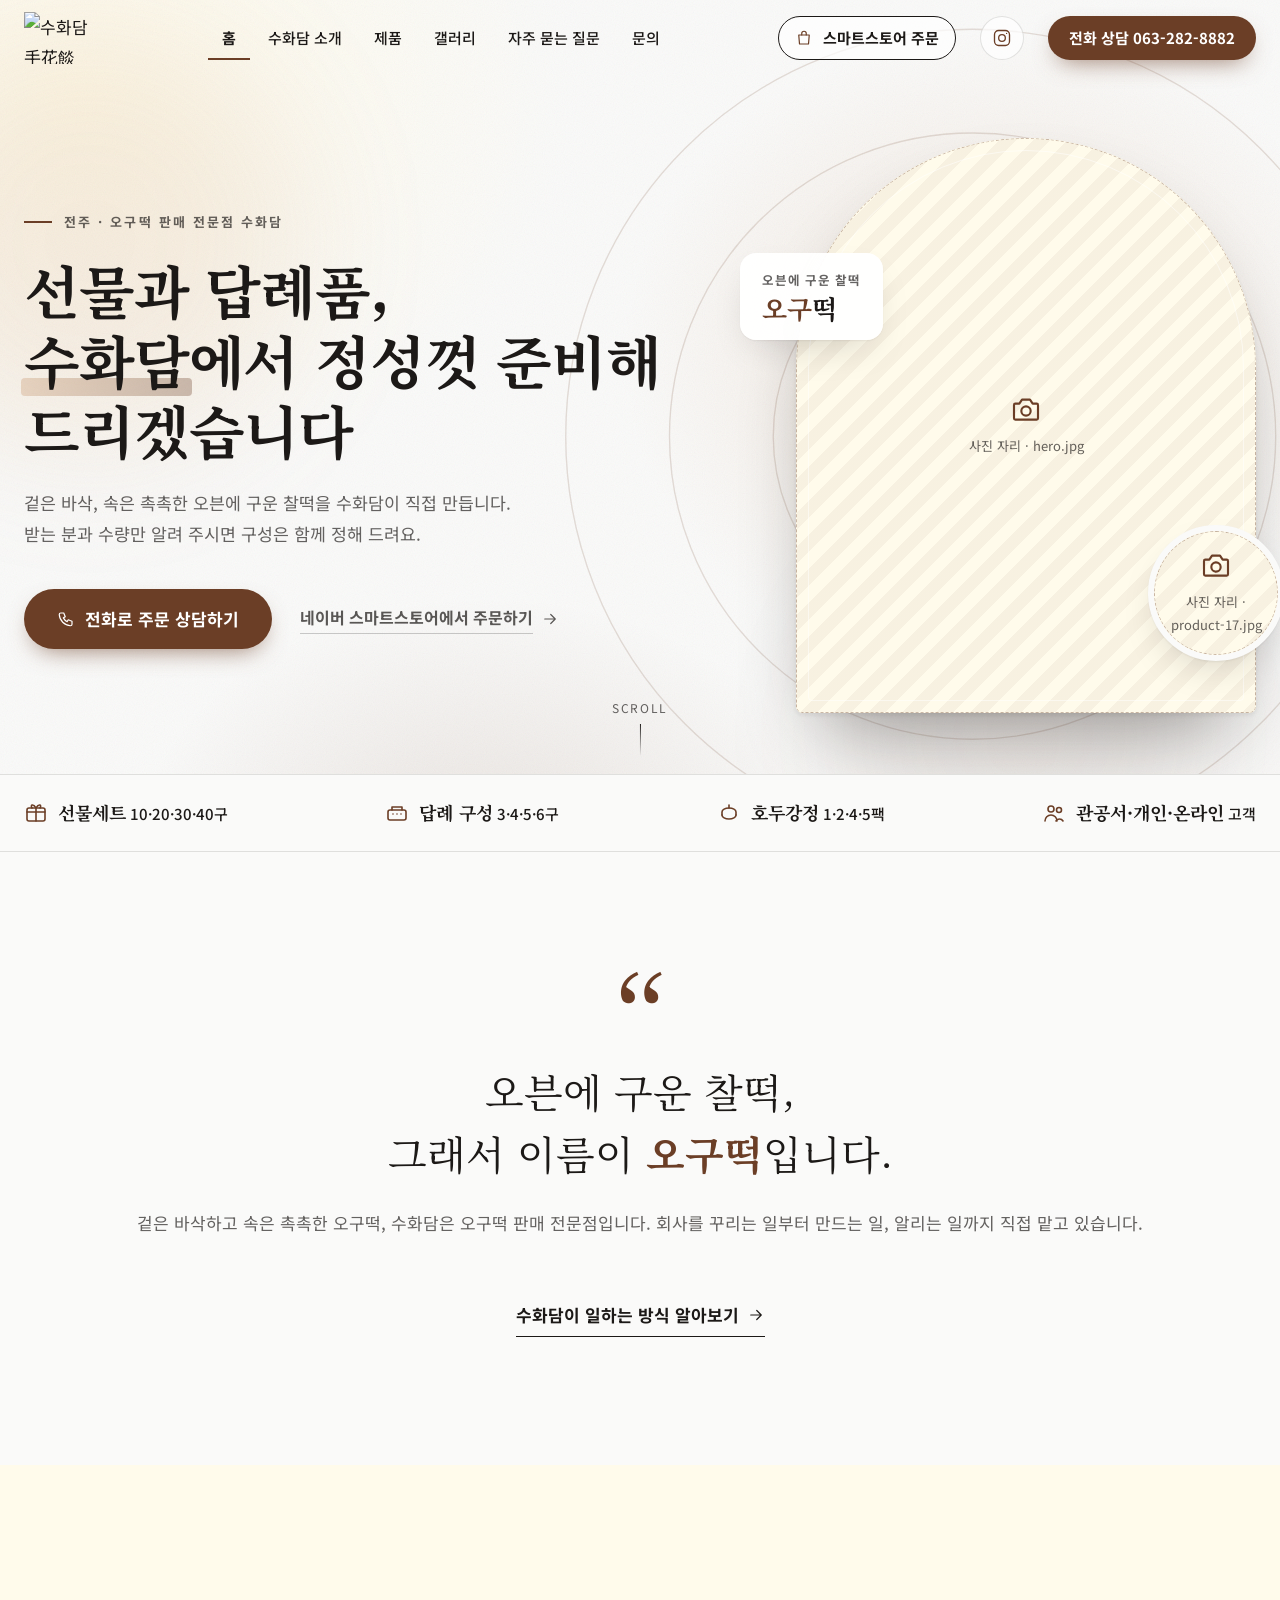
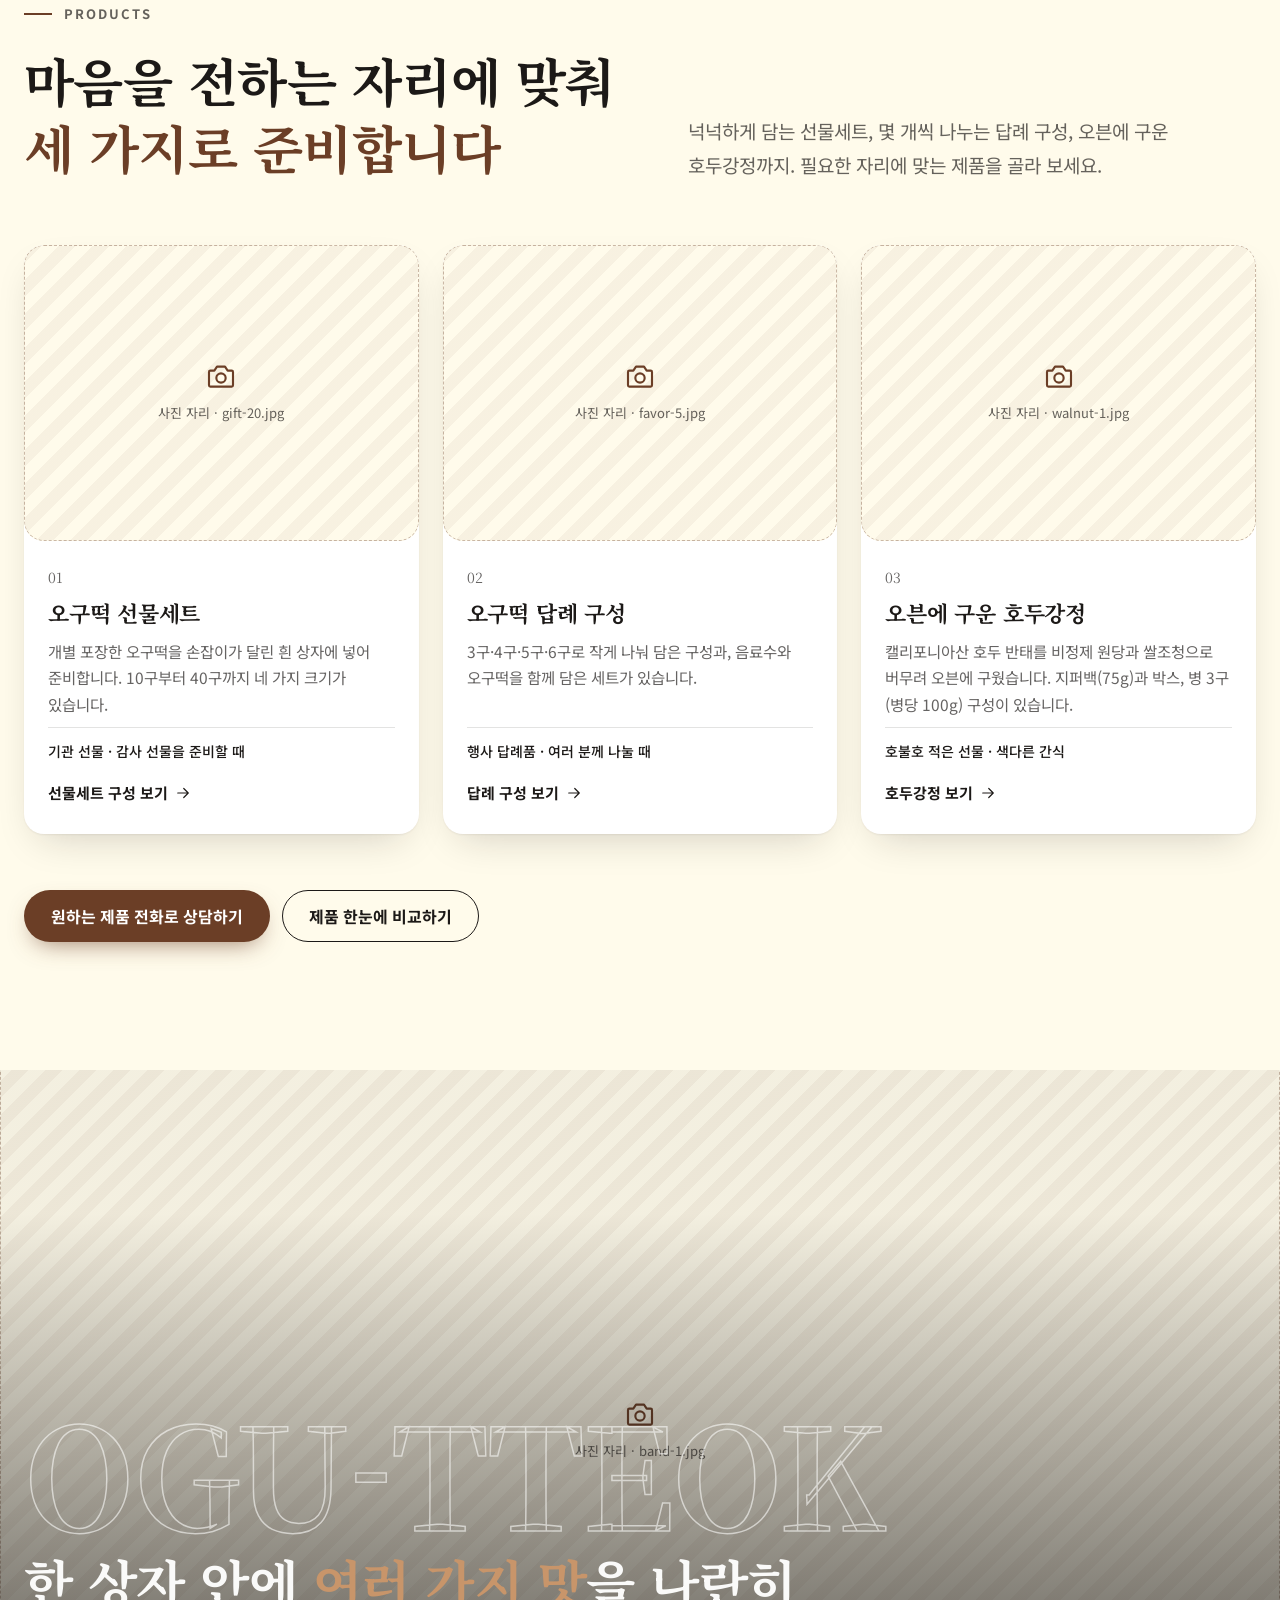
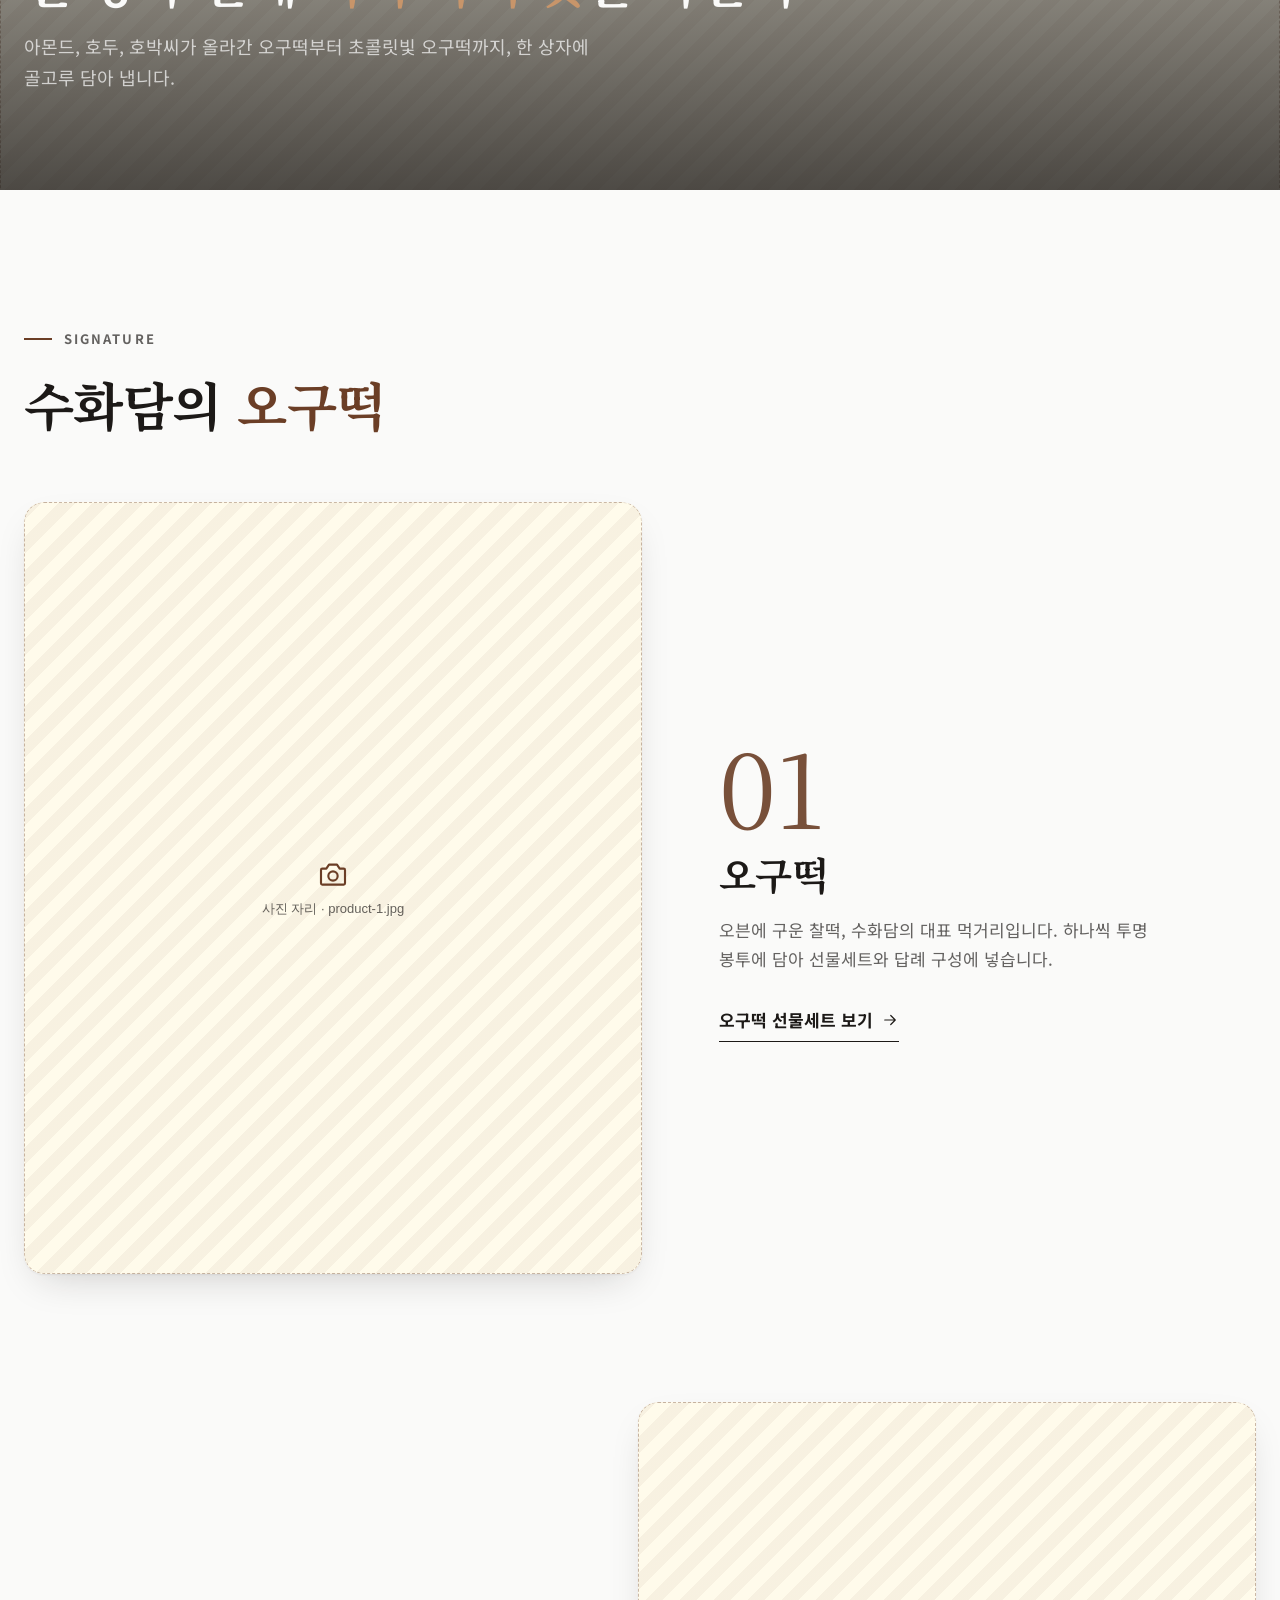
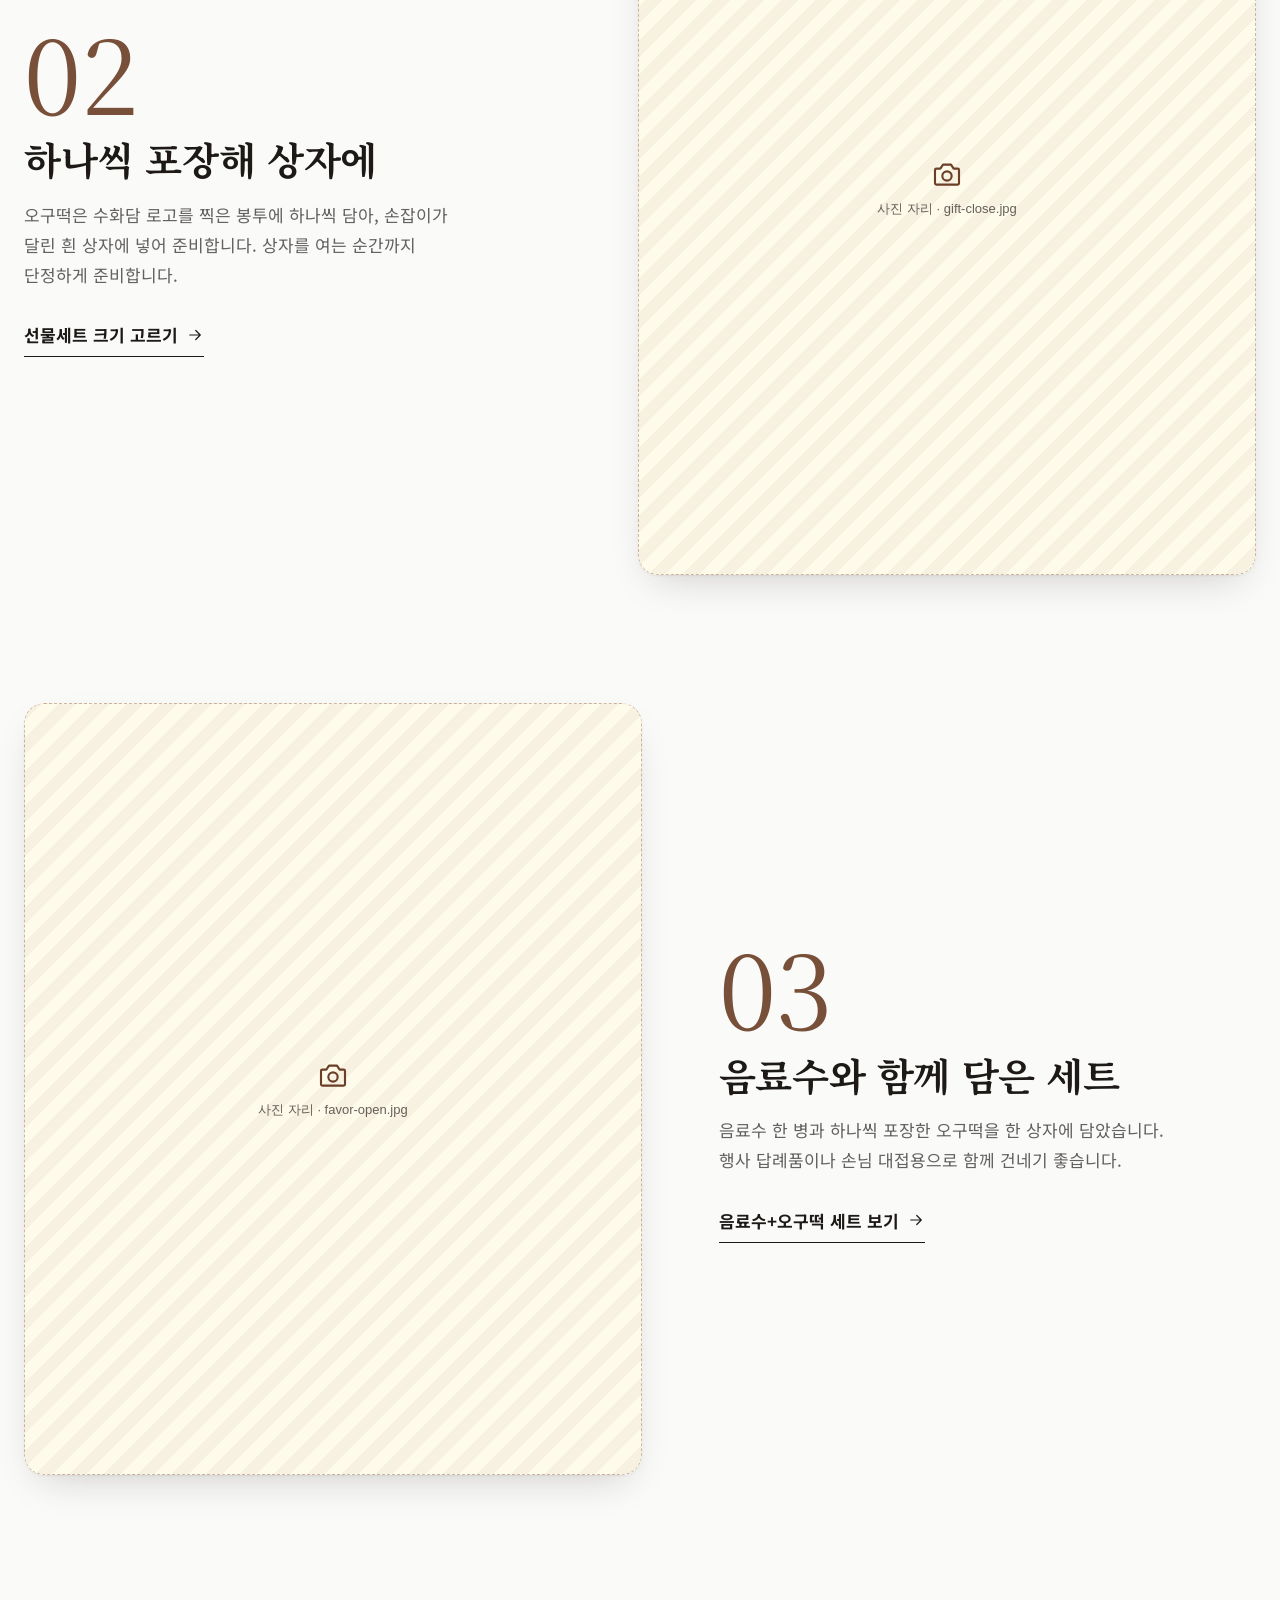
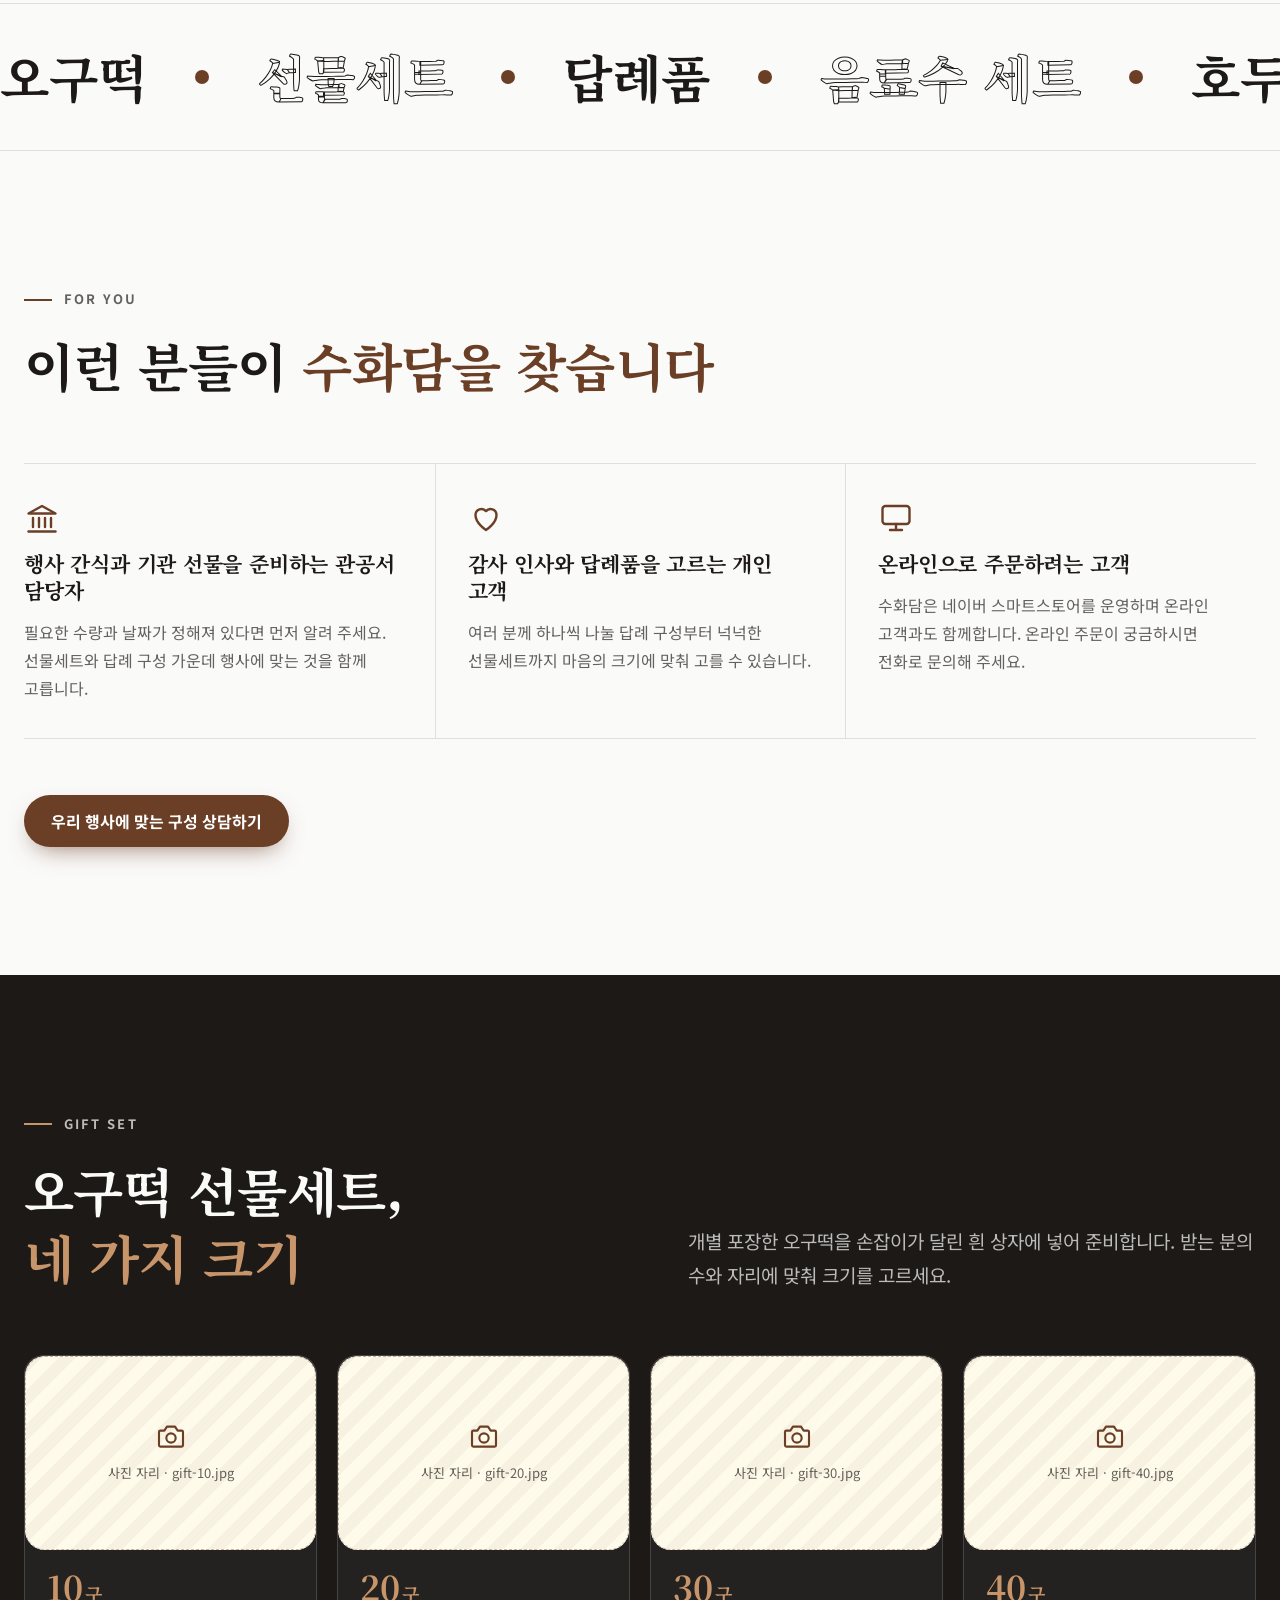
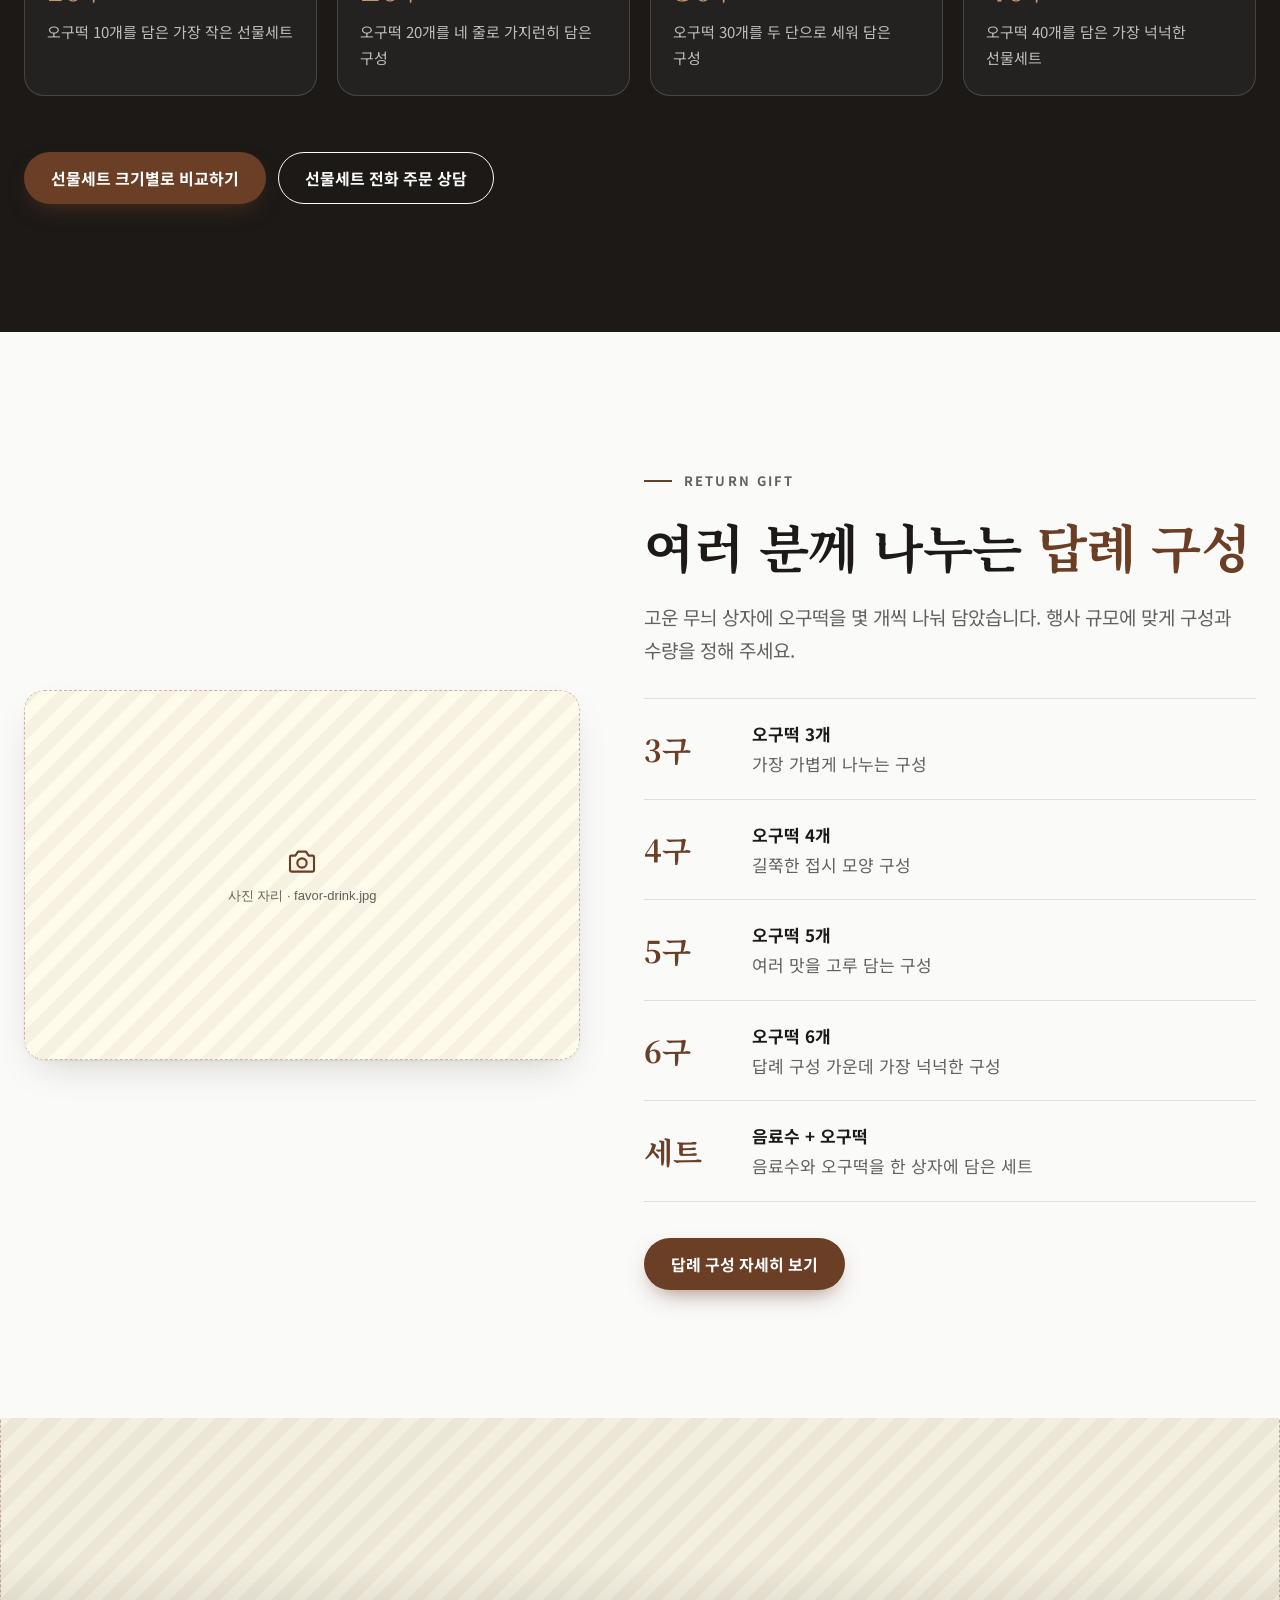
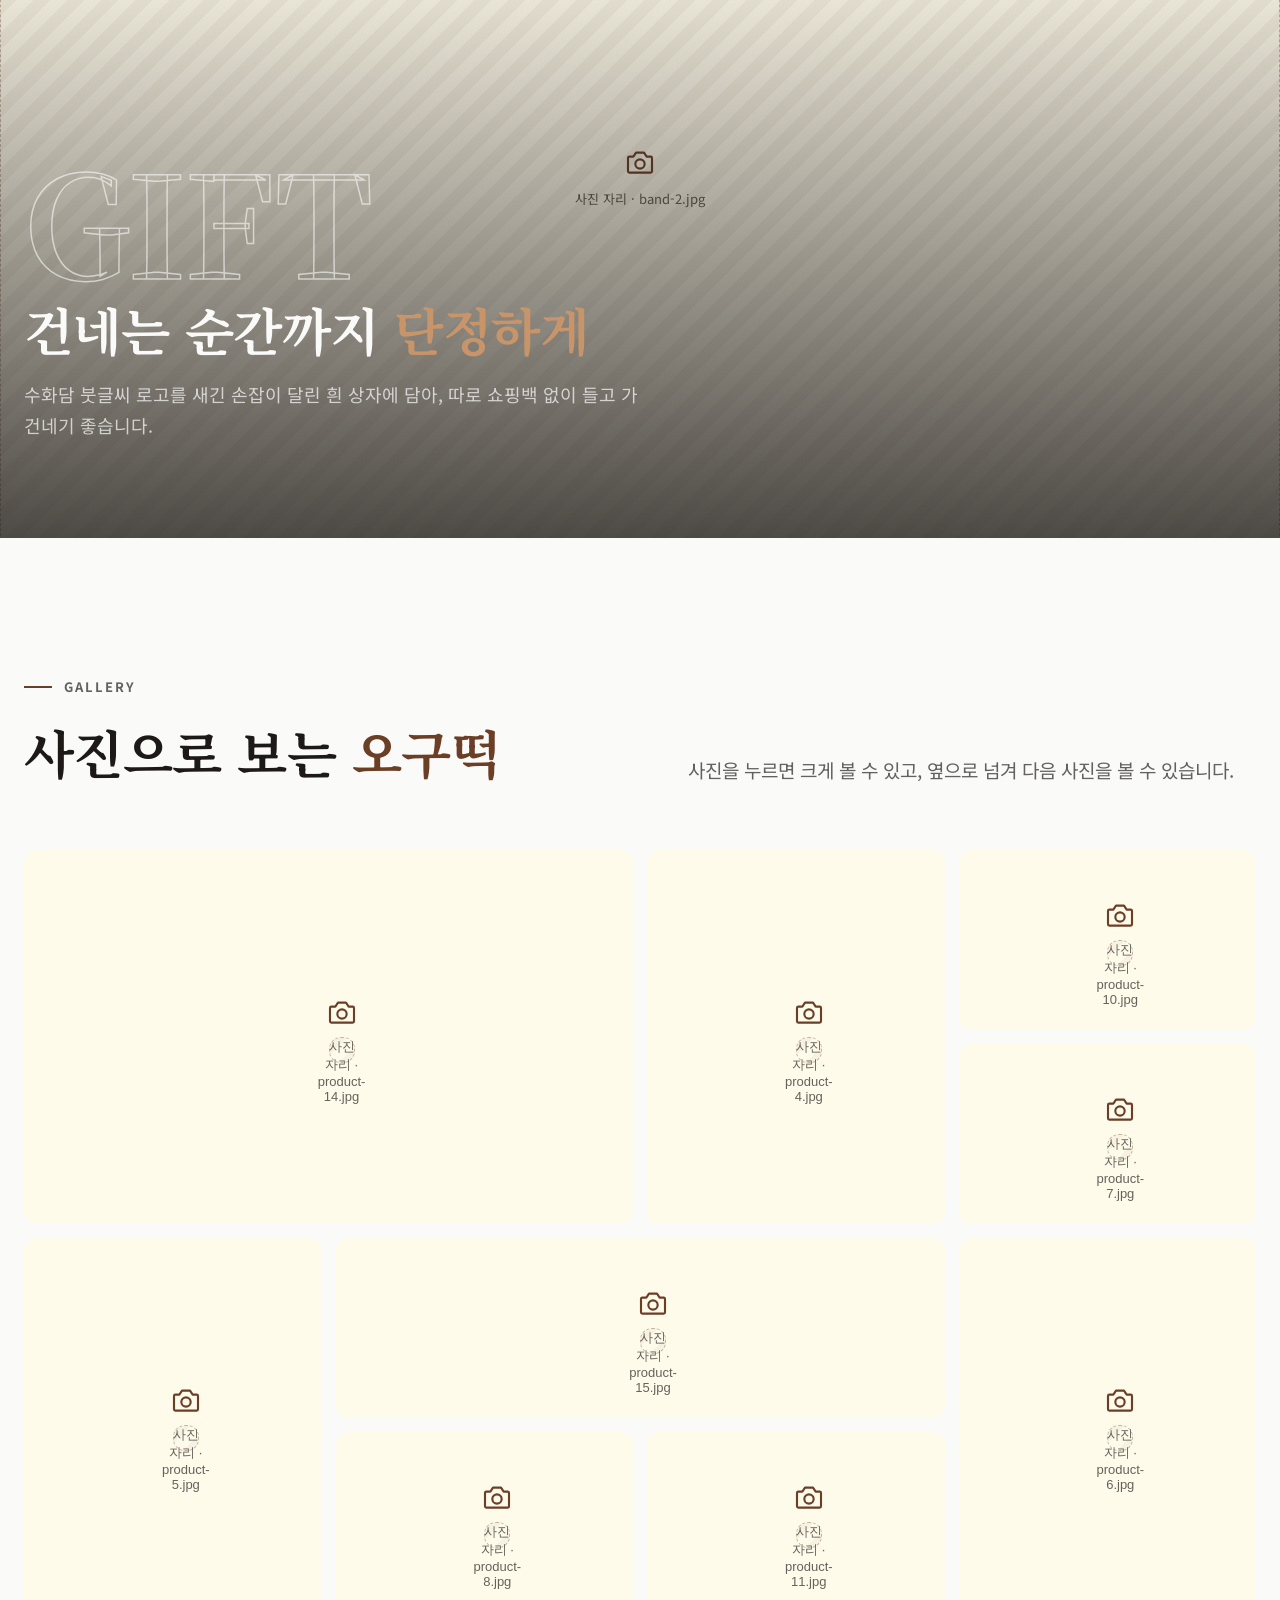
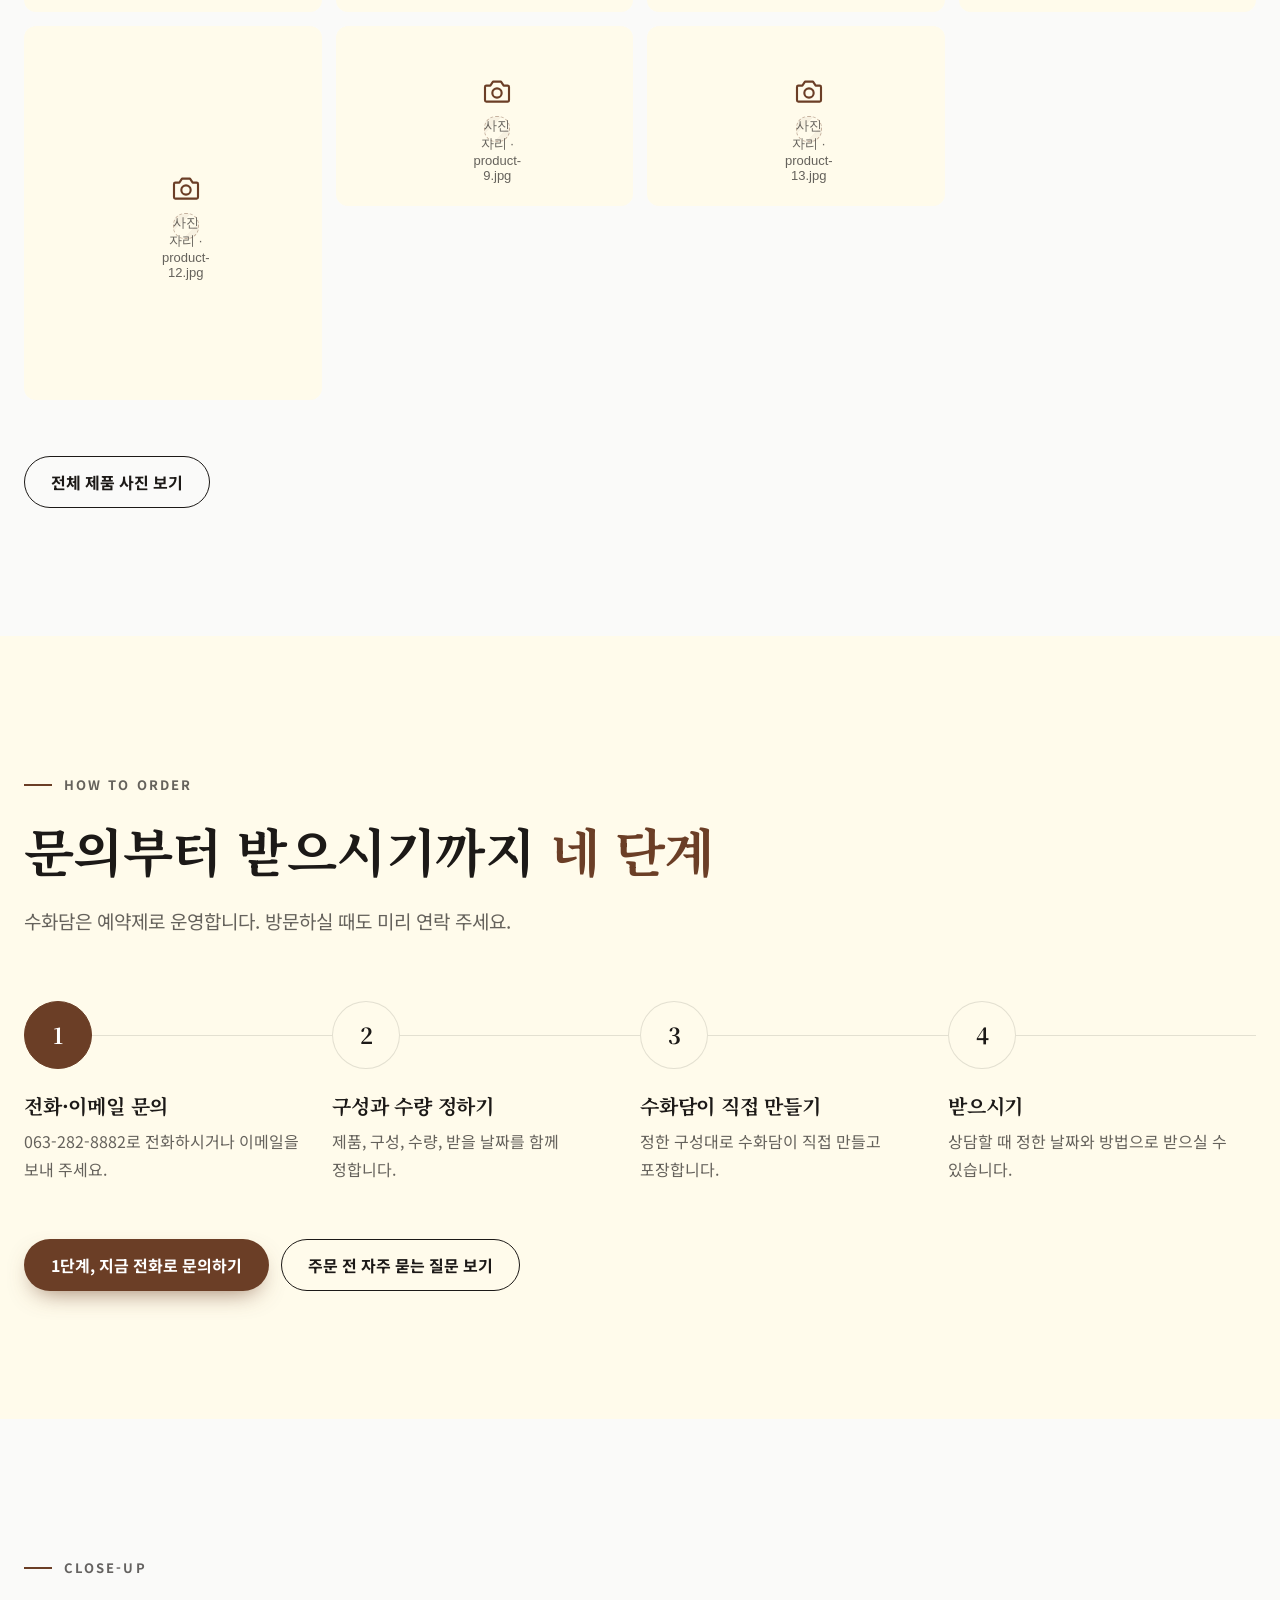
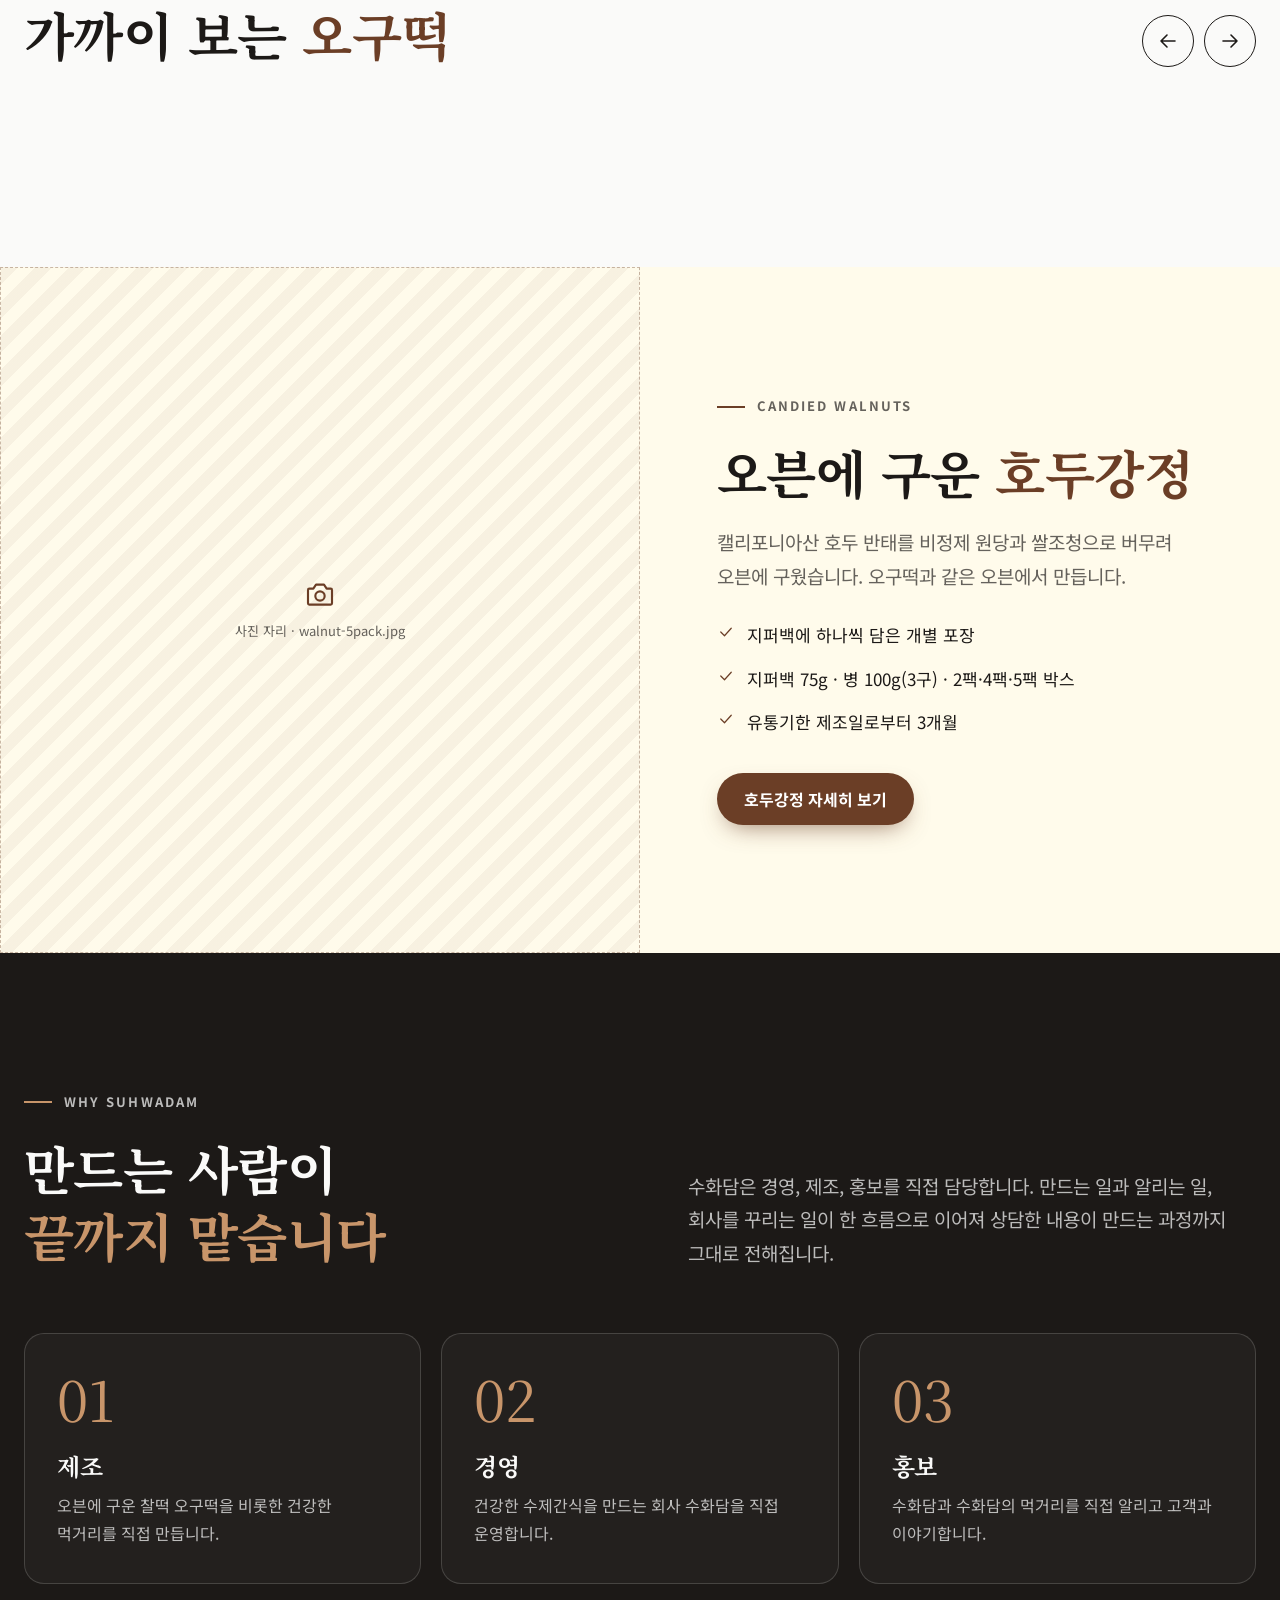
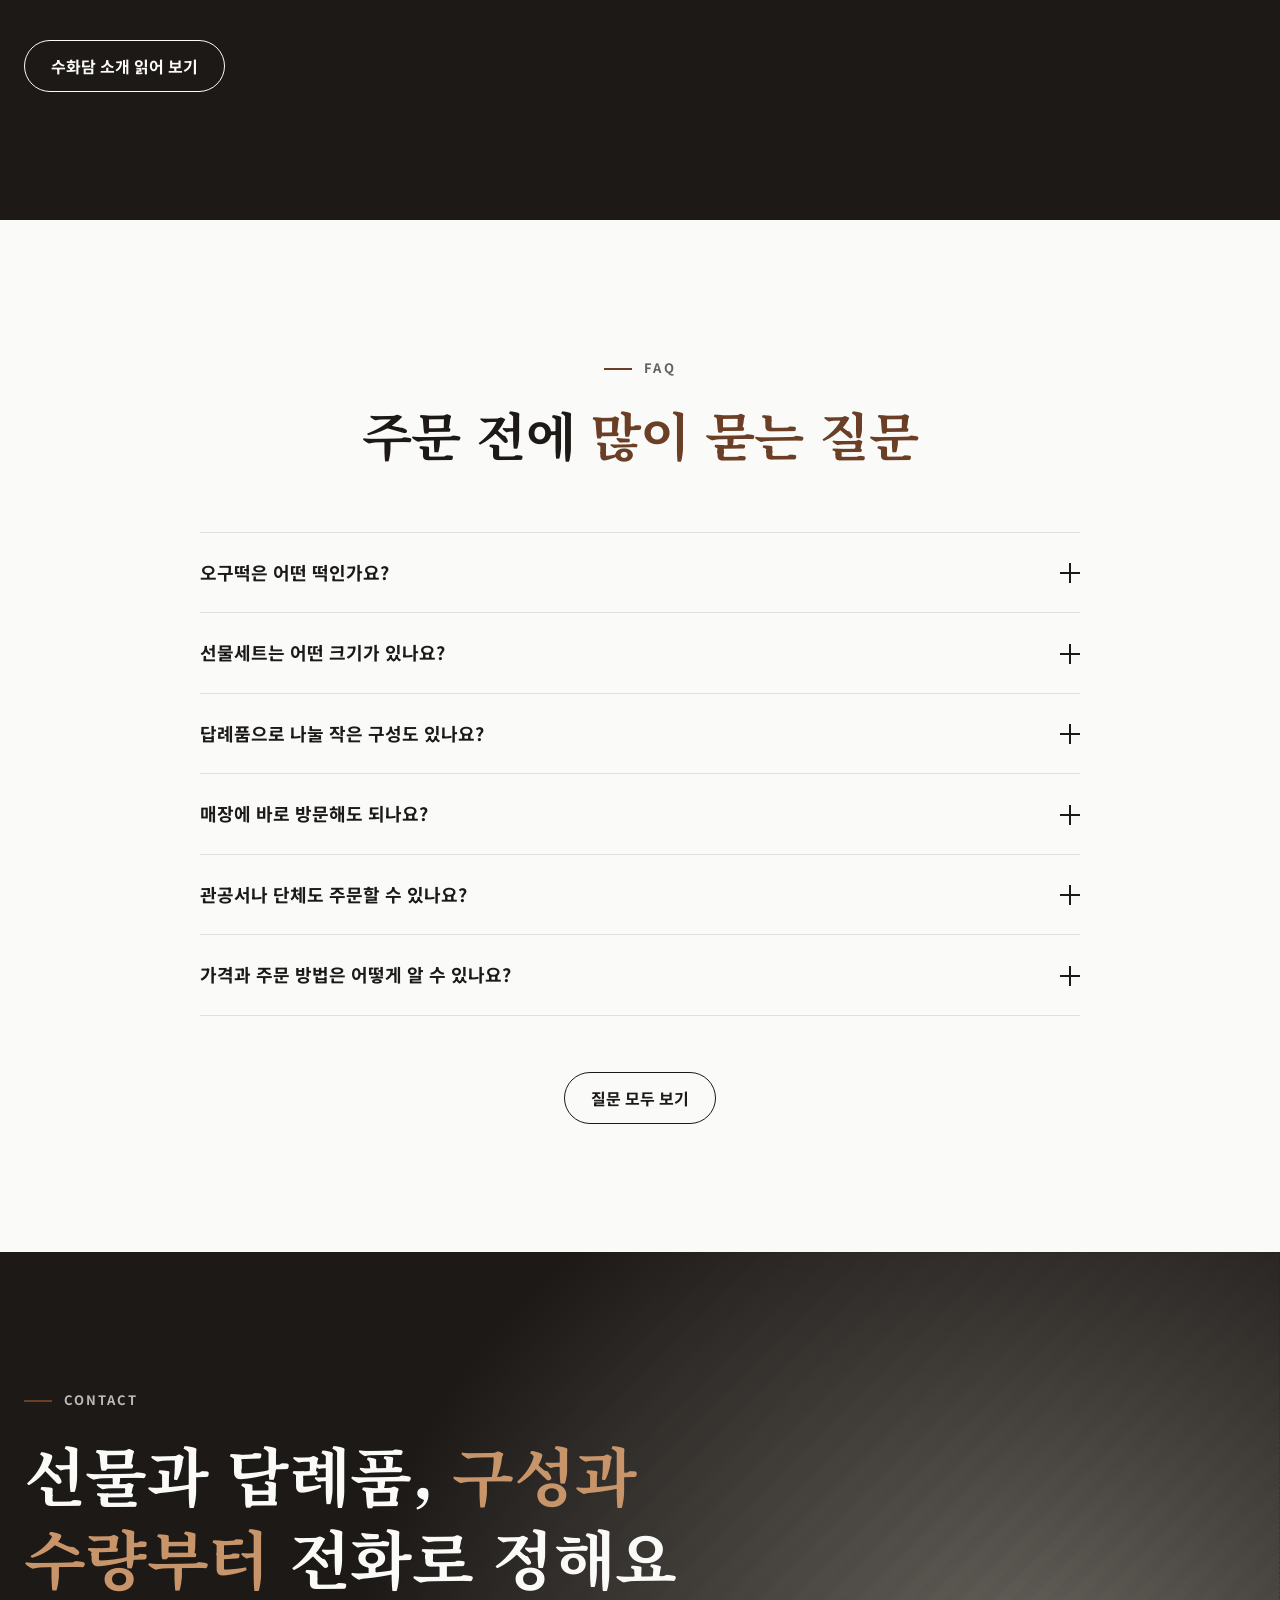
==== index.html @ 723bcc57 "Add files via upload" ====
<!DOCTYPE html>
<html lang="ko">
<head>
  <meta charset="UTF-8">
  <meta name="viewport" content="width=device-width, initial-scale=1">
  <title>수화담 | 전주 오구떡 판매 전문점 · 선물세트·답례품·호두강정</title>
  <meta name="description" content="오구떡과 호두강정을 직접 만듭니다.'오구떡'과 호두강정을 직접 만들어 판매합니다. 오구떡 선물세트(10·20·30·40구)와 답례 구성(3·4·5·6구)을 전화 063-282-8882로 상담하세요.">
  <!-- 홈페이지 주소가 바뀌면 모든 파일의 https://suhwadam.netlify.app 을 새 주소로 바꿔 주세요 -->
  <link rel="canonical" href="https://suhwadam.netlify.app/">
  <meta property="og:type" content="website">
  <meta property="og:site_name" content="수화담">
  <meta property="og:title" content="수화담 | 전주 오구떡 판매 전문점 · 선물세트·답례품·호두강정">
  <meta property="og:description" content="오븐에 구운 찰떡 오구떡과 호두강정. 선물세트와 답례 구성을 전화로 상담해 드립니다.">
  <meta property="og:url" content="https://suhwadam.netlify.app/">
  <meta property="og:image" content="https://suhwadam.netlify.app/images/og-image.jpg">
  <meta property="og:image:width" content="1200">
  <meta property="og:image:height" content="630">
  <meta name="theme-color" content="#fafaf9">
  <link rel="icon" href="images/logo.svg" type="image/svg+xml">
  <link rel="preconnect" href="https://fonts.googleapis.com">
  <link rel="preconnect" href="https://fonts.gstatic.com" crossorigin>
  <link href="https://fonts.googleapis.com/css2?family=Noto+Sans+KR:wght@400;500;700&family=Noto+Serif+KR:wght@600;700&display=swap" rel="stylesheet">
  <link rel="stylesheet" href="style.css">
  <script type="application/ld+json">
  {
    "@context": "https://schema.org",
    "@graph": [
      {
        "@type": "Organization",
        "@id": "https://suhwadam.netlify.app/#org",
        "name": "수화담",
        "alternateName": "手花餤", "legalName": "유한회사 수화담", "address": { "@type": "PostalAddress", "streetAddress": "완산2길 2", "addressLocality": "전주시 완산구", "addressRegion": "전북특별자치도", "addressCountry": "KR" }, "sameAs": ["https://www.instagram.com/suhwadam/", "https://smartstore.naver.com/suhwadam"],
        "url": "https://suhwadam.netlify.app/",
        "logo": "https://suhwadam.netlify.app/images/logo.svg",
        "image": "https://suhwadam.netlify.app/images/og-image.jpg",
        "description": "오븐에 구운 찰떡 오구떡을 비롯한 건강한 수제간식을 만들어 판매하는 회사",
        "telephone": "+82-63-282-8882",
        "email": "gusaljjang@naver.com",
        "makesOffer": [
          { "@type": "Offer", "itemOffered": { "@type": "Product", "name": "오구떡 선물세트", "description": "10구·20구·30구·40구 구성" } },
          { "@type": "Offer", "itemOffered": { "@type": "Product", "name": "오구떡 답례 구성", "description": "3구·4구·5구·6구, 음료수와 오구떡 세트" } },
          { "@type": "Offer", "itemOffered": { "@type": "Product", "name": "오븐에 구운 호두강정", "description": "호두(미국), 비정제원당, 조청, 천일염으로 만든 견과류 가공품" } }
        ]
      },
      { "@type": "WebSite", "name": "수화담", "url": "https://suhwadam.netlify.app/", "inLanguage": "ko", "publisher": { "@id": "https://suhwadam.netlify.app/#org" } }
    ]
  }
  </script>
</head>
<body>
  <a class="skip-link" href="#main">본문 바로가기</a>

  <!-- 상단 메뉴 (모든 페이지 동일) -->
  <header class="site-header">
    <div class="wrap header-inner">
      <a class="brand" href="index.html" aria-label="수화담 홈"><img src="images/logo.svg" width="79" height="52" alt="수화담 手花餤 붓글씨 로고"></a>
      <nav class="site-nav" id="site-nav" aria-label="주 메뉴">
        <ul>
          <li><a href="index.html" aria-current="page">홈</a></li>
          <li><a href="about.html">수화담 소개</a></li>
          <li><a href="products.html">제품</a></li>
          <li><a href="gallery.html">갤러리</a></li>
          <li><a href="faq.html">자주 묻는 질문</a></li>
          <li><a href="contact.html">문의</a></li>
        </ul>
      </nav>
      <a class="btn btn-line header-store" href="https://smartstore.naver.com/suhwadam" target="_blank" rel="noopener"><svg class="icon icon-sm" viewBox="0 0 24 24" aria-hidden="true"><path d="M5 8h14l-1 12H6L5 8z"/><path d="M9 8V6a3 3 0 0 1 6 0v2"/></svg> 스마트스토어 주문</a>
      <a class="header-ig" href="https://www.instagram.com/suhwadam/" target="_blank" rel="noopener" aria-label="수화담 인스타그램 (새 창)" title="인스타그램 @suhwadam"><svg class="icon" viewBox="0 0 24 24" aria-hidden="true"><rect x="3" y="3" width="18" height="18" rx="5"/><circle cx="12" cy="12" r="4"/><path d="M17.5 6.5h.01"/></svg><span>인스타그램</span></a>
      <a class="btn btn-primary header-cta" href="tel:0632828882">전화 상담 063-282-8882</a>
      <button type="button" class="nav-toggle" aria-controls="site-nav" aria-expanded="false" aria-label="메뉴 열기">
        <svg class="icon" viewBox="0 0 24 24" aria-hidden="true"><path d="M4 7h16M4 12h16M4 17h16"/></svg>
      </button>
    </div>
  </header>

  <main id="main">

    <!-- ① 첫 화면 -->
    <section class="hero" aria-labelledby="hero-title">
      <!-- 여기를 템플릿으로 교체할 수 있음: 첫 화면 배경 영역 (hero-bg) -->
      <div id="hero-bg" aria-hidden="true">
        <div class="hero-mesh"></div>
        <div class="hero-blob b1"></div>
        <div class="hero-blob b2"></div>
        <svg class="hero-rings" viewBox="0 0 600 600"><circle cx="300" cy="300" r="298"/><circle cx="300" cy="300" r="222"/><circle cx="300" cy="300" r="146"/></svg>
        <div class="hero-grain"></div>
      </div>

      <div class="wrap hero-grid">
        <div class="hero-copy">
          <p class="eyebrow rise">전주 · 오구떡 판매 전문점 수화담</p>
          <!-- 여기를 템플릿으로 교체할 수 있음: 큰 제목 (hero-title) -->
          <h1 id="hero-title" class="rise" style="--d:.1s">선물과 답례품,<br> <span class="mark">수화담</span>에서 정성껏 준비해 드리겠습니다</h1>
          <p class="lead rise" style="--d:.2s">겉은 바삭, 속은 촉촉한 오븐에 구운 찰떡을 수화담이 직접 만듭니다. 받는 분과 수량만 알려 주시면 구성은 함께 정해 드려요.</p>
          <div class="hero-actions rise" style="--d:.3s">
            <!-- 여기를 템플릿으로 교체할 수 있음: 주 버튼 (btn-primary) -->
            <a class="btn btn-primary btn-xl" href="tel:0632828882">
              <svg class="icon icon-sm" viewBox="0 0 24 24" aria-hidden="true"><path d="M5 4h4l2 5-2.5 1.5a11 11 0 0 0 5 5L15 13l5 2v4a2 2 0 0 1-2 2A16 16 0 0 1 3 6a2 2 0 0 1 2-2"/></svg>
              전화로 주문 상담하기
            </a>
            <a class="btn-soft" href="https://smartstore.naver.com/suhwadam" target="_blank" rel="noopener"><span>네이버 스마트스토어에서 주문하기</span>
              <svg class="icon icon-sm" viewBox="0 0 24 24" aria-hidden="true"><path d="M5 12h14M13 6l6 6-6 6"/></svg></a>
          </div>
        </div>

        <div class="hero-visual rise" style="--d:.15s">
          <div class="hero-arch ph-box">
            <img src="images/hero.jpg" width="1400" height="2100" alt="나무 쟁반 위 흰 접시에 담긴 여러 맛의 오구떡과 곡물, 견과류" fetchpriority="high">
            <!-- images/hero.mp4 를 넣으면 사진 대신 영상이 자동으로 재생됩니다 -->
            <video autoplay muted loop playsinline preload="metadata" aria-hidden="true">
              <source src="images/hero.mp4" type="video/mp4">
            </video>
          </div>
          <div class="hero-badge" aria-hidden="true"><small>오븐에 구운 찰떡</small><strong><em>오구</em>떡</strong></div>
          <div class="hero-dot ph-box"><img src="images/product-17.jpg" width="1200" height="800" alt="반으로 자른 아몬드 오구떡의 단면"></div>
        </div>
      </div>
      <a class="scroll-cue" href="#intro" aria-label="아래 내용 보기">SCROLL<span></span></a>
    </section>

    <!-- ② 핵심 정보 띠 -->
    <div class="trust" aria-label="수화담 핵심 정보">
      <ul class="wrap">
        <li><svg class="icon" viewBox="0 0 24 24" aria-hidden="true"><rect x="3" y="7" width="18" height="13" rx="2"/><path d="M3 11h18M12 7v13M8 7c-2-3 1-5 4 0 3-5 6-3 4 0"/></svg><span><b>선물세트</b> 10·20·30·40구</span></li>
        <li><svg class="icon" viewBox="0 0 24 24" aria-hidden="true"><rect x="3" y="9" width="18" height="10" rx="2"/><path d="M7 9V6h10v3M8 13h.01M12 13h.01M16 13h.01"/></svg><span><b>답례 구성</b> 3·4·5·6구</span></li>
        <li><svg class="icon" viewBox="0 0 24 24" aria-hidden="true"><path d="M5 14a7 4 0 0 0 14 0"/><path d="M5 14V11a7 4 0 0 1 14 0v3"/><path d="M12 7V4"/></svg><span><b>호두강정</b> 1·2·4·5팩</span></li>
        <li><svg class="icon" viewBox="0 0 24 24" aria-hidden="true"><circle cx="9" cy="8" r="3"/><circle cx="17" cy="9" r="2.5"/><path d="M3 20a6 6 0 0 1 12 0M14 20a4 4 0 0 1 7 0"/></svg><span><b>관공서·개인·온라인</b> 고객</span></li>
      </ul>
    </div>

    <!-- ③ 핵심 메시지 -->
    <section class="section statement" id="intro" aria-labelledby="intro-title">
      <div class="wrap">
        <h2 id="intro-title" class="sr-only">수화담과 오구떡</h2>
        <blockquote class="reveal">
          <p class="quote">오븐에 구운 찰떡,<br>그래서 이름이 <b>오구떡</b>입니다.</p>
        </blockquote>
        <p class="sub reveal">겉은 바삭하고 속은 촉촉한 오구떡, 수화담은 오구떡 판매 전문점입니다. 회사를 꾸리는 일부터 만드는 일, 알리는 일까지 직접 맡고 있습니다.</p>
        <div class="section-cta center reveal">
          <a class="btn-text" href="about.html">수화담이 일하는 방식 알아보기
            <svg class="icon icon-sm" viewBox="0 0 24 24" aria-hidden="true"><path d="M5 12h14M13 6l6 6-6 6"/></svg></a>
        </div>
      </div>
    </section>

    <!-- ④ 대표 제품 카드 -->
    <section class="section section-soft" id="products" aria-labelledby="products-title">
      <div class="wrap">
        <div class="section-head split">
          <div>
            <p class="eyebrow reveal">Products</p>
            <h2 id="products-title" class="section-title reveal">마음을 전하는 자리에 맞춰 <em>세 가지로 준비합니다</em></h2>
          </div>
          <p class="lead reveal">넉넉하게 담는 선물세트, 몇 개씩 나누는 답례 구성, 오븐에 구운 호두강정까지. 필요한 자리에 맞는 제품을 골라 보세요.</p>
        </div>

        <div class="card-grid three" data-stagger>
          <a class="p-card reveal" href="gift-set.html">
            <div class="ph-box"><img src="images/gift-20.jpg" width="1400" height="932" loading="lazy" alt="오구떡 스무 개가 담긴 선물세트와 손잡이 달린 흰 상자"></div>
            <div class="p-card-body">
              <span class="num">01</span>
              <h3>오구떡 선물세트</h3>
              <p>개별 포장한 오구떡을 손잡이가 달린 흰 상자에 넣어 준비합니다. 10구부터 40구까지 네 가지 크기가 있습니다.</p>
              <p class="who">기관 선물 · 감사 선물을 준비할 때</p>
              <span class="go">선물세트 구성 보기 <svg class="icon icon-sm" viewBox="0 0 24 24" aria-hidden="true"><path d="M5 12h14M13 6l6 6-6 6"/></svg></span>
            </div>
          </a>
          <a class="p-card reveal" href="favor.html">
            <div class="ph-box"><img src="images/favor-5.jpg" width="1400" height="933" loading="lazy" alt="베이지 바탕에 오구떡 다섯 개가 담긴 길쭉한 접시와 상자, 붉은 차 한 잔"></div>
            <div class="p-card-body">
              <span class="num">02</span>
              <h3>오구떡 답례 구성</h3>
              <p>3구·4구·5구·6구로 작게 나눠 담은 구성과, 음료수와 오구떡을 함께 담은 세트가 있습니다.</p>
              <p class="who">행사 답례품 · 여러 분께 나눌 때</p>
              <span class="go">답례 구성 보기 <svg class="icon icon-sm" viewBox="0 0 24 24" aria-hidden="true"><path d="M5 12h14M13 6l6 6-6 6"/></svg></span>
            </div>
          </a>
          <a class="p-card reveal" href="walnut.html">
            <div class="ph-box"><img src="images/walnut-1.jpg" width="1800" height="1201" loading="lazy" alt="유리 그릇과 나무 받침에 담긴 호두강정, 흰 지퍼백과 초록 띠를 두른 상자"></div>
            <div class="p-card-body">
              <span class="num">03</span>
              <h3>오븐에 구운 호두강정</h3>
              <p>캘리포니아산 호두 반태를 비정제 원당과 쌀조청으로 버무려 오븐에 구웠습니다. 지퍼백(75g)과 박스, 병 3구(병당 100g) 구성이 있습니다.</p>
              <p class="who">호불호 적은 선물 · 색다른 간식</p>
              <span class="go">호두강정 보기 <svg class="icon icon-sm" viewBox="0 0 24 24" aria-hidden="true"><path d="M5 12h14M13 6l6 6-6 6"/></svg></span>
            </div>
          </a>
        </div>

        <div class="section-cta reveal">
          <a class="btn btn-primary" href="tel:0632828882">원하는 제품 전화로 상담하기</a>
          <a class="btn btn-line" href="products.html">제품 한눈에 비교하기</a>
        </div>
      </div>
    </section>

    <!-- ⑤ 대형 이미지 띠 1 -->
    <section class="band" aria-labelledby="band1-title">
      <div class="ph-box"><img src="images/band-1.jpg" width="2200" height="1467" loading="lazy" alt="나무 바닥 위에 비스듬히 줄지어 놓인 여러 가지 오구떡"></div>
      <div class="wrap band-copy">
        <span class="outline reveal" aria-hidden="true">OGU-TTEOK</span>
        <h2 id="band1-title" class="reveal">한 상자 안에 <em>여러 가지 맛</em>을 나란히</h2>
        <p class="reveal">아몬드, 호두, 호박씨가 올라간 오구떡부터 초콜릿빛 오구떡까지, 한 상자에 골고루 담아 냅니다.</p>
      </div>
    </section>

    <!-- ⑥ 대표 제품 하이라이트 -->
    <section class="section" id="highlight" aria-labelledby="hl-title">
      <div class="wrap">
        <div class="section-head">
          <p class="eyebrow reveal">Signature</p>
          <h2 id="hl-title" class="section-title reveal">수화담의 <em>오구떡</em></h2>
        </div>
        <div class="highlights">
          <article class="hl">
            <div class="hl-media reveal">
              <button type="button" class="ph-box" data-zoom="hl" data-caption="여러 가지 오구떡" style="display:block;width:100%;border:0;padding:0;cursor:zoom-in">
                <img src="images/product-1.jpg" width="933" height="1400" loading="lazy" alt="나무 바닥 위에 비스듬히 놓인 아몬드·호박씨·검은깨 오구떡과 초콜릿빛 오구떡">
              </button>
            </div>
            <div class="reveal">
              <span class="hl-num">01</span>
              <h3>오구떡</h3>
              <p>오븐에 구운 찰떡, 수화담의 대표 먹거리입니다. 하나씩 투명 봉투에 담아 선물세트와 답례 구성에 넣습니다.</p>
              <a class="btn-text" href="gift-set.html">오구떡 선물세트 보기 <svg class="icon icon-sm" viewBox="0 0 24 24" aria-hidden="true"><path d="M5 12h14M13 6l6 6-6 6"/></svg></a>
            </div>
          </article>
          <article class="hl">
            <div class="hl-media reveal">
              <button type="button" class="ph-box" data-zoom="hl" data-caption="하나씩 포장한 오구떡" style="display:block;width:100%;border:0;padding:0;cursor:zoom-in">
                <img src="images/gift-close.jpg" width="1600" height="1067" loading="lazy" alt="수화담 로고가 찍힌 봉투에 하나씩 담긴 오구떡이 상자에 가지런히 놓인 모습">
              </button>
            </div>
            <div class="reveal">
              <span class="hl-num">02</span>
              <h3>하나씩 포장해 상자에</h3>
              <p>오구떡은 수화담 로고를 찍은 봉투에 하나씩 담아, 손잡이가 달린 흰 상자에 넣어 준비합니다. 상자를 여는 순간까지 단정하게 준비합니다.</p>
              <a class="btn-text" href="gift-set.html">선물세트 크기 고르기 <svg class="icon icon-sm" viewBox="0 0 24 24" aria-hidden="true"><path d="M5 12h14M13 6l6 6-6 6"/></svg></a>
            </div>
          </article>          <article class="hl">
            <div class="hl-media reveal">
              <button type="button" class="ph-box" data-zoom="hl" data-caption="음료수와 오구떡 세트" style="display:block;width:100%;border:0;padding:0;cursor:zoom-in">
                <img src="images/favor-open.jpg" width="1400" height="933" loading="lazy" alt="뚜껑을 연 흰 상자 안에 붉은 음료와 포장된 오구떡이 담긴 모습">
              </button>
            </div>
            <div class="reveal">
              <span class="hl-num">03</span>
              <h3>음료수와 함께 담은 세트</h3>
              <p>음료수 한 병과 하나씩 포장한 오구떡을 한 상자에 담았습니다. 행사 답례품이나 손님 대접용으로 함께 건네기 좋습니다.</p>
              <a class="btn-text" href="favor.html#drink">음료수+오구떡 세트 보기 <svg class="icon icon-sm" viewBox="0 0 24 24" aria-hidden="true"><path d="M5 12h14M13 6l6 6-6 6"/></svg></a>
            </div>
          </article>        </div>
      </div>
    </section>

    <!-- ⑦ 흐르는 글자 띠 -->
    <div class="marquee" aria-hidden="true">
      <div class="marquee-track">
        <span>오구떡</span><span>선물세트</span><span>답례품</span><span>음료수 세트</span><span>호두강정</span><span>오븐에 구운 찰떡</span>
        <span>오구떡</span><span>선물세트</span><span>답례품</span><span>음료수 세트</span><span>호두강정</span><span>오븐에 구운 찰떡</span>
      </div>
    </div>

    <!-- ⑧ 이런 분께 -->
    <section class="section" id="for-you" aria-labelledby="need-title">
      <div class="wrap">
        <div class="section-head">
          <p class="eyebrow reveal">For you</p>
          <h2 id="need-title" class="section-title reveal">이런 분들이 <em>수화담을 찾습니다</em></h2>
        </div>
        <ul class="need-list" data-stagger>
          <li class="reveal">
            <svg class="icon" viewBox="0 0 24 24" aria-hidden="true"><path d="M3 9l9-5 9 5"/><path d="M4 9h16"/><path d="M6 12v6M10 12v6M14 12v6M18 12v6"/><path d="M3 21h18"/></svg>
            <h3>행사 간식과 기관 선물을 준비하는 관공서 담당자</h3>
            <p>필요한 수량과 날짜가 정해져 있다면 먼저 알려 주세요. 선물세트와 답례 구성 가운데 행사에 맞는 것을 함께 고릅니다.</p>
          </li>
          <li class="reveal">
            <svg class="icon" viewBox="0 0 24 24" aria-hidden="true"><path d="M12 20s-7-4.4-7-10a4 4 0 0 1 7-2.6A4 4 0 0 1 19 10c0 5.6-7 10-7 10z"/></svg>
            <h3>감사 인사와 답례품을 고르는 개인 고객</h3>
            <p>여러 분께 하나씩 나눌 답례 구성부터 넉넉한 선물세트까지 마음의 크기에 맞춰 고를 수 있습니다.</p>
          </li>
          <li class="reveal">
            <svg class="icon" viewBox="0 0 24 24" aria-hidden="true"><rect x="3" y="4" width="18" height="12" rx="2"/><path d="M8 20h8M12 16v4"/></svg>
            <h3>온라인으로 주문하려는 고객</h3>
            <p>수화담은 네이버 스마트스토어를 운영하며 온라인 고객과도 함께합니다. 온라인 주문이 궁금하시면 전화로 문의해 주세요.</p>
          </li>
        </ul>
        <div class="section-cta reveal">
          <a class="btn btn-primary" href="tel:0632828882">우리 행사에 맞는 구성 상담하기</a>
        </div>
      </div>
    </section>

    <!-- ⑨ 선물세트 구성 (진한 섹션) -->
    <section class="section section-dark" id="gift" aria-labelledby="gift-title">
      <div class="wrap">
        <div class="section-head split">
          <div>
            <p class="eyebrow reveal">Gift set</p>
            <h2 id="gift-title" class="section-title reveal">오구떡 선물세트, <em>네 가지 크기</em></h2>
          </div>
          <p class="lead reveal">개별 포장한 오구떡을 손잡이가 달린 흰 상자에 넣어 준비합니다. 받는 분의 수와 자리에 맞춰 크기를 고르세요.</p>
        </div>
        <div class="set-grid" data-stagger>
          <div class="set-card reveal">
            <div class="ph-box"><img src="images/gift-10.jpg" width="1400" height="933" loading="lazy" alt="오구떡 열 개가 담긴 선물세트와 손잡이 달린 흰 상자"></div>
            <div class="set-card-body"><b>10<small>구</small></b><p>오구떡 10개를 담은 가장 작은 선물세트</p></div>
          </div>
          <div class="set-card reveal">
            <div class="ph-box"><img src="images/gift-20.jpg" width="1400" height="932" loading="lazy" alt="오구떡 스무 개가 담긴 선물세트와 손잡이 달린 흰 상자"></div>
            <div class="set-card-body"><b>20<small>구</small></b><p>오구떡 20개를 네 줄로 가지런히 담은 구성</p></div>
          </div>
          <div class="set-card reveal">
            <div class="ph-box"><img src="images/gift-30.jpg" width="1400" height="933" loading="lazy" alt="길쭉한 오구떡 서른 개가 두 단으로 담긴 선물세트"></div>
            <div class="set-card-body"><b>30<small>구</small></b><p>오구떡 30개를 두 단으로 세워 담은 구성</p></div>
          </div>
          <div class="set-card reveal">
            <div class="ph-box"><img src="images/gift-40.jpg" width="1400" height="933" loading="lazy" alt="오구떡이 빼곡히 담긴 선물세트와 손잡이 달린 흰 상자"></div>
            <div class="set-card-body"><b>40<small>구</small></b><p>오구떡 40개를 담은 가장 넉넉한 선물세트</p></div>
          </div>
        </div>
        <div class="section-cta reveal">
          <a class="btn btn-primary" href="gift-set.html">선물세트 크기별로 비교하기</a>
          <a class="btn btn-line" href="tel:0632828882">선물세트 전화 주문 상담</a>
        </div>
      </div>
    </section>

    <!-- ⑩ 답례 구성 -->
    <section class="section" id="favor" aria-labelledby="favor-title">
      <div class="wrap favor-wrap">
        <div class="favor-media reveal">
          <button type="button" class="ph-box" data-zoom="favor" data-caption="음료수와 오구떡 세트" style="display:block;width:100%;border:0;padding:0;cursor:zoom-in">
            <img src="images/favor-drink.jpg" width="1400" height="933" loading="lazy" alt="베이지 바탕에 상자, 붉은 음료 두 병, 오구떡 여섯 개가 담긴 접시">
          </button>
        </div>
        <div>
          <p class="eyebrow reveal">Return gift</p>
          <h2 id="favor-title" class="section-title reveal">여러 분께 나누는 <em>답례 구성</em></h2>
          <p class="lead reveal">고운 무늬 상자에 오구떡을 몇 개씩 나눠 담았습니다. 행사 규모에 맞게 구성과 수량을 정해 주세요.</p>
          <ul class="favor-list reveal" style="margin-top:32px">
            <li><b>3구</b><span><strong>오구떡 3개</strong>가장 가볍게 나누는 구성</span></li>
            <li><b>4구</b><span><strong>오구떡 4개</strong>길쭉한 접시 모양 구성</span></li>
            <li><b>5구</b><span><strong>오구떡 5개</strong>여러 맛을 고루 담는 구성</span></li>
            <li><b>6구</b><span><strong>오구떡 6개</strong>답례 구성 가운데 가장 넉넉한 구성</span></li>
            <li><b>세트</b><span><strong>음료수 + 오구떡</strong>음료수와 오구떡을 한 상자에 담은 세트</span></li>
          </ul>
          <div class="section-cta reveal" style="margin-top:36px">
            <a class="btn btn-primary" href="favor.html">답례 구성 자세히 보기</a>
          </div>
        </div>
      </div>
    </section>

    <!-- ⑪ 대형 이미지 띠 2 -->
    <section class="band" aria-labelledby="band2-title">
      <div class="ph-box"><img src="images/band-2.jpg" width="2200" height="1467" loading="lazy" alt="손잡이 달린 흰 상자와 보자기로 감싼 상자 앞에 오구떡 접시와 차가 놓인 모습" style="object-position:50% 60%"></div>
      <div class="wrap band-copy">
        <span class="outline reveal" aria-hidden="true">GIFT</span>
        <h2 id="band2-title" class="reveal">건네는 순간까지 <em>단정하게</em></h2>
        <p class="reveal">수화담 붓글씨 로고를 새긴 손잡이 달린 흰 상자에 담아, 따로 쇼핑백 없이 들고 가 건네기 좋습니다.</p>
      </div>
    </section>

    <!-- ⑫ 모자이크 갤러리 -->
    <section class="section" id="gallery" aria-labelledby="gallery-title">
      <div class="wrap">
        <div class="section-head split">
          <div>
            <p class="eyebrow reveal">Gallery</p>
            <h2 id="gallery-title" class="section-title reveal">사진으로 보는 <em>오구떡</em></h2>
          </div>
          <p class="lead reveal">사진을 누르면 크게 볼 수 있고, 옆으로 넘겨 다음 사진을 볼 수 있습니다.</p>
        </div>
        <div class="mosaic reveal">
          <button type="button" class="m-item big" data-zoom="mosaic"><span class="ph-box"><img src="images/product-14.jpg" width="1400" height="933" loading="lazy" alt="나무 바닥 위 검은 틀에 담긴 여러 맛의 오구떡 열두 개"></span></button>
          <button type="button" class="m-item tall" data-zoom="mosaic"><span class="ph-box"><img src="images/product-4.jpg" width="800" height="1200" loading="lazy" alt="긴 나무 도마 위 오구떡 다섯 개와 무화과, 견과류"></span></button>
          <button type="button" class="m-item" data-zoom="mosaic"><span class="ph-box"><img src="images/product-10.jpg" width="800" height="1200" loading="lazy" alt="베이지 바탕 나무 쟁반 위 육각 접시의 오구떡과 차 한 잔" style="object-position:50% 65%"></span></button>
          <button type="button" class="m-item" data-zoom="mosaic"><span class="ph-box"><img src="images/product-7.jpg" width="800" height="1200" loading="lazy" alt="나무 도마 위에 놓인 초콜릿빛 오구떡 다섯 개"></span></button>
          <button type="button" class="m-item tall" data-zoom="mosaic"><span class="ph-box"><img src="images/product-5.jpg" width="800" height="1200" loading="lazy" alt="꽃 모양 접시에 담긴 호두 오구떡과 붉은 음료"></span></button>
          <button type="button" class="m-item wide" data-zoom="mosaic"><span class="ph-box"><img src="images/product-15.jpg" width="1400" height="933" loading="lazy" alt="갈색 바탕 도마 위 초콜릿빛 오구떡과 코코아 음료"></span></button>
          <button type="button" class="m-item tall" data-zoom="mosaic"><span class="ph-box"><img src="images/product-6.jpg" width="800" height="1200" loading="lazy" alt="긴 나무 도마 위 호박씨 오구떡과 단호박, 견과류"></span></button>
          <button type="button" class="m-item" data-zoom="mosaic"><span class="ph-box"><img src="images/product-8.jpg" width="800" height="1200" loading="lazy" alt="나무 쟁반 위 회색 접시에 놓인 검은깨 오구떡"></span></button>
          <button type="button" class="m-item" data-zoom="mosaic"><span class="ph-box"><img src="images/product-11.jpg" width="800" height="1200" loading="lazy" alt="베이지 바탕 육각 접시 위 검은깨 오구떡과 차" style="object-position:50% 65%"></span></button>
          <button type="button" class="m-item tall" data-zoom="mosaic"><span class="ph-box"><img src="images/product-12.jpg" width="800" height="1200" loading="lazy" alt="꽃 모양 접시 위 호박씨 오구떡과 단호박, 레몬 음료"></span></button>
          <button type="button" class="m-item" data-zoom="mosaic"><span class="ph-box"><img src="images/product-9.jpg" width="800" height="1200" loading="lazy" alt="나무 쟁반 위 초콜릿빛 오구떡과 코코아 가루, 버터"></span></button>
          <button type="button" class="m-item" data-zoom="mosaic"><span class="ph-box"><img src="images/product-13.jpg" width="800" height="1200" loading="lazy" alt="꽃 모양 접시 위 오구떡과 우유 한 잔"></span></button>
        </div>
        <div class="section-cta reveal">
          <a class="btn btn-line" href="gallery.html">전체 제품 사진 보기</a>
        </div>
      </div>
    </section>

    <!-- ⑬ 주문 진행 과정 -->
    <section class="section section-soft" id="process" aria-labelledby="process-title">
      <div class="wrap">
        <div class="section-head">
          <p class="eyebrow reveal">How to order</p>
          <h2 id="process-title" class="section-title reveal">문의부터 받으시기까지 <em>네 단계</em></h2>
          <p class="lead reveal">수화담은 예약제로 운영합니다. 방문하실 때도 미리 연락 주세요.</p>
        </div>
        <!-- 입력 필요: 실제 주문 진행 과정·소요 시간 (확인 후 수정) -->
        <ol class="steps" data-stagger>
          <li class="reveal"><span class="s-num">1</span><h3>전화·이메일 문의</h3><p>063-282-8882로 전화하시거나 이메일을 보내 주세요.</p></li>
          <li class="reveal"><span class="s-num">2</span><h3>구성과 수량 정하기</h3><p>제품, 구성, 수량, 받을 날짜를 함께 정합니다.</p></li>
          <li class="reveal"><span class="s-num">3</span><h3>수화담이 직접 만들기</h3><p>정한 구성대로 수화담이 직접 만들고 포장합니다.</p></li>
          <li class="reveal"><span class="s-num">4</span><h3>받으시기</h3><p>상담할 때 정한 날짜와 방법으로 받으실 수 있습니다.</p></li>
        </ol>
        <div class="section-cta reveal">
          <a class="btn btn-primary" href="tel:0632828882">1단계, 지금 전화로 문의하기</a>
          <a class="btn btn-line" href="faq.html">주문 전 자주 묻는 질문 보기</a>
        </div>
      </div>
    </section>

    <!-- ⑭ 가로 슬라이드 -->
    <section class="section" id="slide" aria-labelledby="slide-title" data-slider>
      <div class="wrap">
        <div class="slider-head">
          <div>
            <p class="eyebrow reveal">Close-up</p>
            <h2 id="slide-title" class="section-title reveal">가까이 보는 <em>오구떡</em></h2>
          </div>
          <div class="slider-nav">
            <button type="button" data-prev aria-label="이전 사진들"><svg class="icon" viewBox="0 0 24 24" aria-hidden="true"><path d="M19 12H5M11 6l-6 6 6 6"/></svg></button>
            <button type="button" data-next aria-label="다음 사진들"><svg class="icon" viewBox="0 0 24 24" aria-hidden="true"><path d="M5 12h14M13 6l6 6-6 6"/></svg></button>
          </div>
        </div>
        <div class="slider" tabindex="0" aria-label="오구떡 사진 가로 목록">
          <button type="button" class="s-item" data-zoom="slide"><span class="ph-box"><img src="images/product-17.jpg" width="1200" height="800" loading="lazy" alt="흰 받침 위 아몬드가 올라간 오구떡과 자른 단면"></span></button>
          <button type="button" class="s-item" data-zoom="slide"><span class="ph-box"><img src="images/product-19.jpg" width="1200" height="800" loading="lazy" alt="흰 받침 위 호두가 올라간 오구떡과 자른 단면"></span></button>
          <button type="button" class="s-item" data-zoom="slide"><span class="ph-box"><img src="images/product-16.jpg" width="1200" height="800" loading="lazy" alt="흰 받침 위 호박씨가 올라간 오구떡과 자른 단면"></span></button>
          <button type="button" class="s-item" data-zoom="slide"><span class="ph-box"><img src="images/product-18.jpg" width="1200" height="800" loading="lazy" alt="흰 받침 위 초콜릿빛 오구떡과 자른 단면"></span></button>
          <button type="button" class="s-item" data-zoom="slide"><span class="ph-box"><img src="images/product-20.jpg" width="1200" height="800" loading="lazy" alt="흰 받침 위 검은 알갱이가 박힌 회색빛 오구떡과 단면"></span></button>
          <button type="button" class="s-item" data-zoom="slide"><span class="ph-box"><img src="images/product-21.jpg" width="1200" height="800" loading="lazy" alt="흰 받침 위 노릇한 오구떡과 하얀 속이 보이는 단면"></span></button>
          <button type="button" class="s-item" data-zoom="slide"><span class="ph-box"><img src="images/product-2.jpg" width="1800" height="1200" loading="lazy" alt="반으로 자른 노릇한 오구떡과 달걀, 버터"></span></button>
          <button type="button" class="s-item" data-zoom="slide"><span class="ph-box"><img src="images/product-22.jpg" width="1200" height="800" loading="lazy" alt="흰 바탕 위 아몬드가 올라간 오구떡 한 개"></span></button>
          <button type="button" class="s-item" data-zoom="slide"><span class="ph-box"><img src="images/product-3.jpg" width="933" height="1400" loading="lazy" alt="갈색 바탕 위 검은 틀에 담긴 여러 색의 오구떡"></span></button>
        </div>
      </div>
    </section>

    <!-- ⑮ 호두강정 (반반 분할) -->
    <section class="halves section-soft" id="walnut" aria-labelledby="walnut-title">
      <div class="split-media reveal">
        <div class="ph-box"><img src="images/walnut-5pack.jpg" width="1600" height="1067" loading="lazy" alt="흰 지퍼백 다섯 개 뒤로 초록 띠를 두른 크라프트 손잡이 상자"></div>
      </div>
      <div class="split-copy">
        <p class="eyebrow reveal">Candied walnuts</p>
        <h2 id="walnut-title" class="section-title reveal">오븐에 구운 <em>호두강정</em></h2>
        <p class="lead reveal">캘리포니아산 호두 반태를 비정제 원당과 쌀조청으로 버무려 오븐에 구웠습니다. 오구떡과 같은 오븐에서 만듭니다.</p>
        <ul class="check-list reveal">
          <li><svg class="icon icon-sm" viewBox="0 0 24 24" aria-hidden="true"><path d="M5 12l5 5 9-10"/></svg>지퍼백에 하나씩 담은 개별 포장</li>
          <li><svg class="icon icon-sm" viewBox="0 0 24 24" aria-hidden="true"><path d="M5 12l5 5 9-10"/></svg>지퍼백 75g · 병 100g(3구) · 2팩·4팩·5팩 박스</li>
          <li><svg class="icon icon-sm" viewBox="0 0 24 24" aria-hidden="true"><path d="M5 12l5 5 9-10"/></svg>유통기한 제조일로부터 3개월</li>
        </ul>
        <div class="actions reveal">
          <a class="btn btn-primary" href="walnut.html">호두강정 자세히 보기</a>
        </div>
      </div>
    </section>

    <!-- ⑯ 직접 맡는 세 가지 일 (진한 섹션) -->
    <section class="section section-dark" id="roles" aria-labelledby="roles-title">
      <div class="wrap">
        <div class="section-head split">
          <div>
            <p class="eyebrow reveal">Why Suhwadam</p>
            <h2 id="roles-title" class="section-title reveal">만드는 사람이 <em>끝까지 맡습니다</em></h2>
          </div>
          <p class="lead reveal">수화담은 경영, 제조, 홍보를 직접 담당합니다. 만드는 일과 알리는 일, 회사를 꾸리는 일이 한 흐름으로 이어져 상담한 내용이 만드는 과정까지 그대로 전해집니다.</p>
        </div>
        <div class="roles" data-stagger>
          <div class="role reveal"><span class="r-num">01</span><h3>제조</h3><p>오븐에 구운 찰떡 오구떡을 비롯한 건강한 먹거리를 직접 만듭니다.</p></div>
          <div class="role reveal"><span class="r-num">02</span><h3>경영</h3><p>건강한 수제간식을 만드는 회사 수화담을 직접 운영합니다.</p></div>
          <div class="role reveal"><span class="r-num">03</span><h3>홍보</h3><p>수화담과 수화담의 먹거리를 직접 알리고 고객과 이야기합니다.</p></div>
        </div>
        <div class="section-cta reveal">
          <a class="btn btn-line" href="about.html">수화담 소개 읽어 보기</a>
        </div>
      </div>
    </section>

    <!-- ⑰ 자주 묻는 질문 -->
    <section class="section" id="faq" aria-labelledby="faq-title">
      <div class="wrap">
        <div class="section-head center">
          <p class="eyebrow reveal">FAQ</p>
          <h2 id="faq-title" class="section-title reveal">주문 전에 <em>많이 묻는 질문</em></h2>
        </div>
        <div class="faq center reveal">
          <details>
            <summary>오구떡은 어떤 떡인가요?<span class="plus" aria-hidden="true"></span></summary>
            <p class="answer">오구떡은 오븐에 구운 찰떡으로, 겉은 바삭하고 속은 촉촉합니다. 수화담의 대표 먹거리로, 하나씩 포장해 선물세트와 답례 구성에 담습니다.</p>
          </details>
          <details>
            <summary>선물세트는 어떤 크기가 있나요?<span class="plus" aria-hidden="true"></span></summary>
            <p class="answer">오구떡 10구, 20구, 30구, 40구 네 가지가 있습니다. 손잡이가 달린 흰 상자에 넣어 준비합니다. <a href="gift-set.html">선물세트 자세히 보기</a></p>
          </details>
          <details>
            <summary>답례품으로 나눌 작은 구성도 있나요?<span class="plus" aria-hidden="true"></span></summary>
            <p class="answer">네. 오구떡 3구·4구·5구·6구 답례 구성과, 음료수와 오구떡을 함께 담은 세트가 있습니다. <a href="favor.html">답례 구성 자세히 보기</a></p>
          </details>
          <details>
            <summary>매장에 바로 방문해도 되나요?<span class="plus" aria-hidden="true"></span></summary>
            <p class="answer">수화담은 예약제로 운영합니다. 방문하시기 전에 <a href="tel:0632828882">063-282-8882</a>로 미리 연락해 주세요.</p>
          </details>
          <details>
            <summary>관공서나 단체도 주문할 수 있나요?<span class="plus" aria-hidden="true"></span></summary>
            <p class="answer">네. 수화담은 관공서, 개인 고객, 온라인 고객과 함께하고 있습니다. 필요한 수량과 받을 날짜를 먼저 알려 주시면 상담이 빠릅니다.</p>
          </details>
          <details>
            <summary>가격과 주문 방법은 어떻게 알 수 있나요?<span class="plus" aria-hidden="true"></span></summary>
            <p class="answer">전화 <a href="tel:0632828882">063-282-8882</a> 또는 이메일 <a href="mailto:gusaljjang@naver.com">gusaljjang@naver.com</a>로 문의해 주세요. 원하는 제품과 수량에 맞춰 안내해 드립니다.</p>
          </details>
        </div>
        <div class="section-cta center reveal">
          <a class="btn btn-line" href="faq.html">질문 모두 보기</a>
        </div>
      </div>
    </section>

    <!-- ⑱ 문의 띠 -->
    <section class="section cta-band" id="contact-cta" aria-labelledby="cta-title">
      <div class="ph-box"><img src="images/band-3.jpg" width="2200" height="1467" loading="lazy" alt=""></div>
      <div class="wrap">
        <p class="eyebrow reveal" style="color:var(--on-dark-muted)">Contact</p>
        <h2 id="cta-title" class="reveal">선물과 답례품, <em>구성과 수량부터</em> 전화로 정해요</h2>
        <p class="lead reveal">어떤 제품이 좋을지 모르셔도 괜찮습니다. 받는 분과 자리, 필요한 수량만 알려 주세요.</p>
        <a class="phone-big reveal" href="tel:0632828882">
          <svg class="icon" viewBox="0 0 24 24" aria-hidden="true"><path d="M5 4h4l2 5-2.5 1.5a11 11 0 0 0 5 5L15 13l5 2v4a2 2 0 0 1-2 2A16 16 0 0 1 3 6a2 2 0 0 1 2-2"/></svg>
          063-282-8882
        </a>
        <div class="section-cta reveal">
          <a class="btn btn-primary" href="tel:0632828882">전화로 주문 상담하기</a>
          <a class="btn btn-line" href="https://smartstore.naver.com/suhwadam" target="_blank" rel="noopener">스마트스토어에서 주문하기</a>
          <a class="btn btn-line" href="mailto:gusaljjang@naver.com?subject=%5B%EC%88%98%ED%99%94%EB%8B%B4%5D%20%EC%A3%BC%EB%AC%B8%20%EB%AC%B8%EC%9D%98">이메일로 문의하기</a>
        </div>
        <div class="channels reveal">
          <a class="channel" href="https://www.instagram.com/suhwadam/" target="_blank" rel="noopener"><svg class="icon icon-sm" viewBox="0 0 24 24" aria-hidden="true"><rect x="3" y="3" width="18" height="18" rx="5"/><circle cx="12" cy="12" r="4"/><path d="M17.5 6.5h.01"/></svg><span>인스타그램 @suhwadam</span></a>
          <a class="channel" href="https://smartstore.naver.com/suhwadam" target="_blank" rel="noopener"><svg class="icon icon-sm" viewBox="0 0 24 24" aria-hidden="true"><path d="M5 8h14l-1 12H6L5 8z"/><path d="M9 8V6a3 3 0 0 1 6 0v2"/></svg><span>네이버 스마트스토어</span></a>
        </div>
      </div>
    </section>

  </main>

  <!-- 푸터 (모든 페이지 동일) -->
  <footer class="site-footer">
    <div class="wrap">
      <div class="footer-grid">
        <div>
          <a class="footer-logo" href="index.html" aria-label="수화담 홈"><img src="images/logo.svg" width="85" height="56" alt="수화담 手花餤 붓글씨 로고"></a>
          <p>수화담 · 건강한 수제간식을 만드는 회사<br>오븐에 구운 찰떡 ‘오구떡’과 호두강정을 직접 만들어 판매합니다.</p>
        </div>
        <nav aria-label="하단 메뉴">
          <p class="footer-title">MENU</p>
          <ul>
            <li><a href="about.html">수화담 소개</a></li>
            <li><a href="products.html">제품</a></li>
            <li><a href="gallery.html">갤러리</a></li>
            <li><a href="faq.html">자주 묻는 질문</a></li>
            <li><a href="contact.html">문의</a></li>
          </ul>
        </nav>
        <div>
          <p class="footer-title">CONTACT</p>
          <ul>
            <li><a href="tel:0632828882">전화 063-282-8882</a></li>
            <li><a href="mailto:gusaljjang@naver.com">이메일 gusaljjang@naver.com</a></li>
            <li><a href="https://www.instagram.com/suhwadam/" target="_blank" rel="noopener">인스타그램 @suhwadam</a></li>
            <li><a href="https://smartstore.naver.com/suhwadam" target="_blank" rel="noopener">네이버 스마트스토어</a></li>
          </ul>
        </div>
      </div>
    </div>
    <div class="giant" aria-hidden="true">수화담</div>
    <div class="wrap"><p class="copy"><span>© <span data-year>2026</span> 유한회사 수화담</span><span>手花餤</span></p></div>
  </footer>

  <!-- 모바일 하단 고정 문의 바 -->
  <div class="mobile-bar">
    <a class="btn btn-primary" href="tel:0632828882">전화 상담</a>
    <a class="btn btn-line" href="https://smartstore.naver.com/suhwadam" target="_blank" rel="noopener">스마트스토어 주문</a>
  </div>

  <!-- 사진 크게 보기 -->
  <div class="lightbox" id="lightbox" role="dialog" aria-modal="true" aria-label="사진 크게 보기" hidden>
    <button type="button" class="lb-close" aria-label="닫기"><svg class="icon" viewBox="0 0 24 24" aria-hidden="true"><path d="M6 6l12 12M18 6L6 18"/></svg></button>
    <button type="button" class="lb-prev" aria-label="이전 사진"><svg class="icon" viewBox="0 0 24 24" aria-hidden="true"><path d="M15 6l-6 6 6 6"/></svg></button>
    <img src="" alt="">
    <button type="button" class="lb-next" aria-label="다음 사진"><svg class="icon" viewBox="0 0 24 24" aria-hidden="true"><path d="M9 6l6 6-6 6"/></svg></button>
    <p class="lb-cap"></p>
  </div>

  <script src="script.js"></script>
</body>
</html>
---- style.css ----
/* =========================================================
   수화담 — 오븐에 구운 떡, 오구떡
   콘셉트: "나무 쟁반 위에 정성껏 차린 따뜻한 한 상"
   분위기 키워드: 따뜻함 · 손맛 · 정갈함
   색: 스톤 + 초코브라운 (2026-11-10 사용자 요청으로 주황 → 초코브라운)
   ========================================================= */
:root {
  --bg: #fafaf9;          /* 바탕 */
  --ink: #1c1917;         /* 글자 */
  --accent: #6b3e26;      /* 포인트: 초코브라운 (버튼·큰 글자·장식) */
  --soft: #fffbeb;        /* 연한 구분색 */
  --dark: #1c1917;        /* 진한 섹션 */
  --accent-dark: #c8956a; /* 진한 섹션 위 포인트: 밀크초코 */
  --btn-ink: #ffffff;     /* 버튼 글자 */

  --muted: rgba(28, 25, 23, .68);
  --line: rgba(28, 25, 23, .12);
  --on-dark: #fafaf9;
  --on-dark-muted: rgba(250, 250, 249, .72);
  --line-dark: rgba(250, 250, 249, .16);

  --font-head: "Noto Serif KR", serif;
  --font-body: "Noto Sans KR", system-ui, sans-serif;

  --wrap: 1240px;
  --gutter: 24px;
  --radius: 20px;
  --radius-sm: 12px;
  --shadow: 0 1px 2px rgba(28, 25, 23, .06), 0 16px 40px -16px rgba(28, 25, 23, .22);
  --shadow-deep: 0 2px 4px rgba(28, 25, 23, .08), 0 28px 60px -20px rgba(28, 25, 23, .32);
  --ease: cubic-bezier(.22, .8, .24, 1);
  --header-h: 76px;
  --sec-pad: clamp(80px, 10vw, 128px);
}

/* ---------- 기본 ---------- */
*, *::before, *::after { box-sizing: border-box; }
html { scroll-behavior: smooth; -webkit-text-size-adjust: 100%; }
body {
  margin: 0;
  background: var(--bg);
  color: var(--ink);
  font-family: var(--font-body);
  font-size: 17px;
  line-height: 1.75;
  word-break: keep-all;
  overflow-wrap: break-word;
  overflow-x: hidden;
}
img, video { display: block; max-width: 100%; }
a { color: inherit; }
h1, h2, h3 { font-family: var(--font-head); line-height: 1.3; margin: 0; letter-spacing: -.01em; font-weight: 700; }
p { margin: 0; }
ul, ol { margin: 0; padding: 0; list-style: none; }
:focus-visible { outline: 3px solid var(--accent); outline-offset: 3px; border-radius: 6px; }
.skip-link { position: absolute; left: -999px; top: 8px; background: var(--ink); color: var(--bg); padding: 10px 16px; border-radius: 8px; z-index: 200; }
.skip-link:focus { left: 16px; }
.sr-only { position: absolute; width: 1px; height: 1px; overflow: hidden; clip: rect(0 0 0 0); white-space: nowrap; }

.wrap { width: 100%; max-width: calc(var(--wrap) + var(--gutter) * 2); margin: 0 auto; padding: 0 var(--gutter); }
.icon { width: 24px; height: 24px; fill: none; stroke: currentColor; stroke-width: 1.6; stroke-linecap: round; stroke-linejoin: round; flex: none; }
.icon-sm { width: 18px; height: 18px; }

/* ---------- 글자 위계 ---------- */
.eyebrow {
  display: inline-flex; align-items: center; gap: 12px;
  font-size: 13px; font-weight: 700; letter-spacing: .16em; text-transform: uppercase;
  color: var(--muted); margin-bottom: 20px;
}
.eyebrow::before { content: ""; width: 28px; height: 2px; background: var(--accent); }
.section-title { font-size: clamp(30px, 4.2vw, 52px); text-wrap: balance; }
.section-title em, h1 em { font-style: normal; color: var(--accent); }
.lead { font-size: clamp(17px, 1.6vw, 19px); color: var(--muted); max-width: 640px; margin-top: 20px; }
.section-head { margin-bottom: clamp(40px, 6vw, 64px); }
.section-head.center { text-align: center; }
.section-head.center .lead { margin-left: auto; margin-right: auto; }
.section-head.split { display: grid; grid-template-columns: 1.1fr 1fr; gap: 40px; align-items: end; }
.section-head.split .lead { margin-top: 0; }

/* ---------- 버튼 ---------- */
.btn {
  position: relative; overflow: hidden;
  display: inline-flex; align-items: center; justify-content: center; gap: 10px;
  min-height: 52px; padding: 0 26px; border-radius: 999px;
  font-family: var(--font-body); font-size: 16px; font-weight: 700; text-decoration: none;
  border: 1.5px solid transparent; cursor: pointer;
  transition: transform .4s var(--ease), box-shadow .4s var(--ease), background .3s, color .3s;
}
.btn-primary { background: var(--accent); color: var(--btn-ink); box-shadow: 0 10px 24px -10px rgba(107, 62, 38, .7); }
.btn-primary::after {
  content: ""; position: absolute; top: 0; left: -60%; width: 40%; height: 100%;
  background: linear-gradient(100deg, transparent, rgba(255, 255, 255, .45), transparent);
  transform: skewX(-20deg); transition: left .7s var(--ease);
}
.btn-primary:hover { transform: translateY(-2px); box-shadow: 0 16px 32px -12px rgba(107, 62, 38, .8); }
.btn-primary:hover::after { left: 120%; }
.btn-line { border-color: var(--ink); color: var(--ink); background: transparent; }
.btn-line:hover { background: var(--ink); color: var(--bg); }
.section-dark .btn-line, .band .btn-line, .cta-band .btn-line, .site-footer .btn-line { border-color: var(--on-dark); color: var(--on-dark); }
.section-dark .btn-line:hover, .band .btn-line:hover, .cta-band .btn-line:hover, .site-footer .btn-line:hover { background: var(--on-dark); color: var(--ink); }
.btn-text {
  display: inline-flex; align-items: center; gap: 8px; min-height: 44px;
  font-weight: 700; text-decoration: none; border-bottom: 1.5px solid currentColor;
}
.btn-text .icon { transition: transform .3s var(--ease); }
.btn-text:hover .icon { transform: translateX(4px); }
.actions { display: flex; flex-wrap: wrap; gap: 12px; margin-top: 36px; }
.section-cta { display: flex; flex-wrap: wrap; gap: 12px; align-items: center; margin-top: clamp(40px, 5vw, 56px); }
.section-cta.center { justify-content: center; }

/* ---------- 상단 메뉴 ---------- */
.site-header {
  position: fixed; inset: 0 0 auto 0; z-index: 100; height: var(--header-h);
  transition: background .4s, box-shadow .4s, backdrop-filter .4s;
}
.site-header.is-scrolled {
  background: rgba(250, 250, 249, .82);
  backdrop-filter: blur(14px) saturate(1.2); -webkit-backdrop-filter: blur(14px) saturate(1.2);
  box-shadow: 0 1px 0 var(--line);
}
.header-inner { height: 100%; display: flex; align-items: center; justify-content: space-between; gap: 24px; }
.brand { display: inline-flex; align-items: center; text-decoration: none; flex: none; }
.brand img { height: 52px; width: auto; }
.site-nav ul { display: flex; gap: 4px; align-items: center; }
.site-nav a {
  display: inline-flex; align-items: center; min-height: 44px; padding: 0 14px;
  font-size: 15px; font-weight: 500; text-decoration: none; border-radius: 999px;
  transition: background .3s;
}
.site-nav a:hover { background: rgba(28, 25, 23, .06); }
.site-nav a[aria-current="page"] { font-weight: 700; box-shadow: inset 0 -2px 0 var(--accent); border-radius: 0; }
.header-cta { min-height: 44px; padding: 0 20px; font-size: 15px; }
.header-store { min-height: 44px; padding: 0 16px; font-size: 15px; margin-left: auto; background: rgba(255, 255, 255, .7); }
.header-store .icon { color: var(--accent); }
.header-ig {
  display: inline-flex; align-items: center; justify-content: center; gap: 8px; flex: none;
  min-width: 44px; height: 44px; padding: 0 14px 0 12px; border-radius: 999px;
  border: 1.5px solid var(--line); background: rgba(255, 255, 255, .7);
  font-size: 15px; font-weight: 700; text-decoration: none; color: var(--ink);
  transition: border-color .3s, transform .3s var(--ease);
}
.header-ig .icon { width: 20px; height: 20px; color: var(--accent); }
.header-ig:hover { border-color: var(--ink); transform: translateY(-1px); }
@media (max-width: 1400px) { .header-ig { padding: 0; width: 44px; } .header-ig span { display: none; } }
@media (max-width: 960px) { .header-ig { margin-left: auto; margin-right: 4px; } }
@media (min-width: 1181px) { .site-nav { margin-left: auto; } }
@media (max-width: 1180px) { .header-store { display: none; } }
.nav-toggle { display: none; width: 48px; height: 48px; border: 0; background: transparent; border-radius: 12px; cursor: pointer; color: var(--ink); }

/* ---------- 첫 화면 (히어로) ----------
   구성: 왼쪽 큰 약속 문장 + 보조 설명 + 버튼 2개 / 오른쪽 아치형 대표 사진
   배경: 부드러운 크림·앰버 그라데이션 + 은은한 동심원 선 + 아주 옅은 질감 */
.hero {
  position: relative; overflow: hidden;
  height: clamp(600px, 86vh, 780px);
  padding-top: var(--header-h);
  display: flex; align-items: center;
}
#hero-bg { position: absolute; inset: 0; z-index: 0; pointer-events: none; }
.hero-mesh {
  position: absolute; inset: 0;
  background:
    radial-gradient(55% 75% at 6% 12%, var(--soft) 0%, transparent 70%),
    radial-gradient(42% 60% at 78% 46%, rgba(200, 149, 106, .20) 0%, transparent 70%),
    radial-gradient(40% 50% at 38% 112%, rgba(107, 62, 38, .12) 0%, transparent 70%),
    var(--bg);
}
.hero-blob { position: absolute; border-radius: 50%; filter: blur(70px); opacity: .5; animation: drift 20s ease-in-out infinite alternate; }
.hero-blob.b1 { width: 420px; height: 420px; left: -120px; top: 4%; background: rgba(200, 149, 106, .26); }
.hero-blob.b2 { width: 360px; height: 360px; right: 6%; bottom: -140px; background: rgba(107, 62, 38, .16); animation-delay: -7s; }
@keyframes drift { to { transform: translate(40px, -30px) scale(1.08); } }
.hero-rings {
  position: absolute; width: min(64vw, 820px); aspect-ratio: 1; right: -8vw; top: 50%; transform: translateY(-44%);
  fill: none; stroke: rgba(107, 62, 38, .16); stroke-width: 1;
}
.hero-grain {
  position: absolute; inset: 0; opacity: .07; mix-blend-mode: multiply;
  background-image: url("data:image/svg+xml,%3Csvg xmlns='http://www.w3.org/2000/svg' width='160' height='160'%3E%3Cfilter id='n'%3E%3CfeTurbulence type='fractalNoise' baseFrequency='.9' numOctaves='2'/%3E%3C/filter%3E%3Crect width='100%25' height='100%25' filter='url(%23n)'/%3E%3C/svg%3E");
}

.hero-grid {
  position: relative; z-index: 1; width: 100%;
  display: grid; grid-template-columns: 1.1fr .9fr; gap: clamp(32px, 5vw, 88px); align-items: center;
}
.hero-copy { max-width: 640px; }
#hero-title {
  font-size: clamp(36px, 4.5vw, 64px); line-height: 1.22; letter-spacing: -.02em; text-wrap: balance;
}
.mark { position: relative; white-space: nowrap; color: var(--ink) !important; }
.mark::after {
  content: ""; position: absolute; left: -2%; right: -2%; bottom: .06em; height: .32em; z-index: -1;
  background: linear-gradient(90deg, var(--accent-dark), var(--accent));
  opacity: .32; border-radius: 4px;
  transform: scaleX(0); transform-origin: left; animation: markin .9s .8s var(--ease) forwards;
}
@keyframes markin { to { transform: scaleX(1); } }
.hero .lead { font-size: clamp(17px, 1.35vw, 19px); margin-top: 24px; max-width: 520px; color: var(--muted); }

.hero-actions { display: flex; flex-wrap: wrap; align-items: center; gap: 14px 28px; margin-top: 40px; }
.btn-xl { min-height: 60px; padding: 0 32px; font-size: 17px; }
.btn-soft {
  display: inline-flex; align-items: center; gap: 8px; min-height: 48px;
  font-size: 16px; font-weight: 700; color: var(--ink); text-decoration: none;
  opacity: .72; transition: opacity .3s;
}
.btn-soft span { border-bottom: 1px solid rgba(28, 25, 23, .3); padding-bottom: 2px; }
.btn-soft .icon { transition: transform .3s var(--ease); }
.btn-soft:hover { opacity: 1; }
.btn-soft:hover .icon { transform: translateX(4px); }

/* 오른쪽 아치형 사진 */
.hero-visual { position: relative; justify-self: end; width: min(100%, 460px); }
.hero-visual .hero-arch {
  position: relative; aspect-ratio: 4 / 5; width: 100%;
  max-height: calc(clamp(600px, 86vh, 780px) - var(--header-h) - 56px);
  border-radius: 999px 999px 28px 28px; overflow: hidden;
  box-shadow: 0 2px 4px rgba(28, 25, 23, .08), 0 40px 80px -30px rgba(28, 25, 23, .45);
}
.hero-arch img, .hero-arch video {
  position: absolute; inset: 0; width: 100%; height: 100%; object-fit: cover; object-position: 50% 78%;
  animation: slowzoom 16s var(--ease) both;
}
.hero-arch video { opacity: 0; transition: opacity .8s; }
.hero.has-video .hero-arch video { opacity: 1; }
.hero-visual .hero-arch::after {
  content: ""; position: absolute; inset: 12px; border-radius: 999px 999px 18px 18px;
  border: 1px solid rgba(255, 255, 255, .5); pointer-events: none;
}
@keyframes slowzoom { from { transform: scale(1.08); } to { transform: scale(1); } }
.hero-badge {
  position: absolute; left: -56px; top: 20%; z-index: 2;
  display: flex; flex-direction: column; gap: 2px;
  padding: 16px 22px; border-radius: 16px;
  background: rgba(255, 255, 255, .94); backdrop-filter: blur(8px); -webkit-backdrop-filter: blur(8px);
  box-shadow: var(--shadow);
}
.hero-badge small { font-size: 12.5px; font-weight: 700; letter-spacing: .06em; color: var(--muted); }
.hero-badge strong { font-family: var(--font-head); font-size: 26px; line-height: 1.2; }
.hero-badge strong em { font-style: normal; color: var(--accent); }
.hero-visual .hero-dot {
  position: absolute; right: -28px; bottom: 9%; z-index: 2;
  width: 136px; aspect-ratio: 1; border-radius: 50%; overflow: hidden;
  border: 6px solid var(--bg); box-shadow: var(--shadow);
}
.hero-dot img { width: 100%; height: 100%; object-fit: cover; object-position: 28% 55%; transform: scale(1.5); }

.scroll-cue {
  position: absolute; left: 50%; bottom: 18px; z-index: 2; transform: translateX(-50%);
  display: flex; flex-direction: column; align-items: center; gap: 6px;
  font-size: 12px; letter-spacing: .14em; color: var(--muted); text-decoration: none;
}
.scroll-cue span { width: 1px; height: 32px; background: linear-gradient(var(--ink), transparent); animation: cue 2s ease-in-out infinite; transform-origin: top; }
@keyframes cue { 0% { transform: scaleY(0); } 50% { transform: scaleY(1); } 100% { transform: scaleY(1); opacity: 0; } }

@media (max-width: 960px) {
  .hero { height: auto; display: block; padding: calc(var(--header-h) + 28px) 0 48px; }
  .hero-grid { grid-template-columns: 1fr; gap: 40px; }
  .hero-copy { max-width: none; }
  .hero-visual { justify-self: center; width: min(100%, 380px); }
  .hero-visual .hero-arch { max-height: none; }
  .hero-badge { left: -10px; top: 12%; padding: 12px 16px; }
  .hero-badge strong { font-size: 21px; }
  .hero-visual .hero-dot { right: -8px; width: 104px; border-width: 5px; }
  .hero-rings { width: 130vw; right: -55vw; top: auto; bottom: -20%; transform: none; }
  .scroll-cue { display: none; }
}
@media (max-width: 640px) {
  #hero-title { font-size: clamp(30px, 8.4vw, 38px); }
  .hero .lead { font-size: 16.5px; margin-top: 18px; }
  .hero-actions { gap: 8px; margin-top: 28px; }
  .btn-xl { width: 100%; min-height: 56px; }
  .btn-soft { width: 100%; justify-content: center; }
}


/* 첫 화면 등장 */
.rise { opacity: 0; transform: translateY(24px); animation: rise .8s var(--ease) forwards; animation-delay: var(--d, 0s); }
@keyframes rise { to { opacity: 1; transform: none; } }

/* 신뢰 정보 띠 */
.trust { border-top: 1px solid var(--line); border-bottom: 1px solid var(--line); background: var(--bg); }
.trust ul { display: flex; flex-wrap: wrap; justify-content: space-between; gap: 12px 32px; padding-top: 22px; padding-bottom: 22px; }
.trust li { display: flex; align-items: center; gap: 10px; font-size: 15px; font-weight: 500; }
.trust li b { font-family: var(--font-head); font-size: 18px; }
.trust .icon { color: var(--accent); }

/* ---------- 섹션 공통 ---------- */
.section { padding: var(--sec-pad) 0; position: relative; }
.section-soft { background: var(--soft); }
.section-dark { background: var(--dark); color: var(--on-dark); }
.section-dark .lead, .section-dark .muted { color: var(--on-dark-muted); }
.section-dark .eyebrow { color: var(--on-dark-muted); }
.section-dark .eyebrow::before { background: var(--accent-dark); }
.section-dark .section-title em, .section-dark h2 em { color: var(--accent-dark); }

/* 스크롤 등장 */
.js .reveal { opacity: 0; transform: translateY(28px); transition: opacity .8s var(--ease), transform .8s var(--ease); transition-delay: var(--d, 0s); }
.js .reveal.is-in { opacity: 1; transform: none; }

/* ---------- 핵심 메시지(인용) ---------- */
.statement { text-align: center; }
.statement blockquote { margin: 0 auto; max-width: 900px; position: relative; }
.statement blockquote::before {
  content: "\201C"; display: block; font-family: var(--font-head); font-size: 120px; line-height: .6; color: var(--accent); margin-bottom: 8px;
}
.statement p.quote { font-family: var(--font-head); font-size: clamp(24px, 3.2vw, 40px); line-height: 1.55; text-wrap: balance; }
.statement p.quote b { color: var(--accent); font-weight: 700; }
.statement .sub { margin-top: 24px; color: var(--muted); }

/* ---------- 제품 카드 ---------- */
.card-grid { display: grid; grid-template-columns: repeat(4, 1fr); gap: 24px; }
.card-grid.three { grid-template-columns: repeat(3, 1fr); }
.card-grid.two { grid-template-columns: repeat(2, 1fr); }
.p-card {
  display: flex; flex-direction: column; background: #fff; border-radius: var(--radius); overflow: hidden;
  text-decoration: none; box-shadow: var(--shadow); transition: transform .5s var(--ease), box-shadow .5s var(--ease);
}
.p-card:hover { transform: translateY(-6px); box-shadow: var(--shadow-deep); }
.p-card .ph-box { aspect-ratio: 4 / 3; }
.p-card:hover img { transform: scale(1.04); }
.p-card-body { padding: 24px 24px 28px; display: flex; flex-direction: column; gap: 10px; flex: 1; }
.p-card .num { font-family: var(--font-head); font-size: 14px; color: var(--muted); }
.p-card h3 { font-size: 22px; }
.p-card p { font-size: 15.5px; color: var(--muted); line-height: 1.7; }
.p-card .who { font-size: 14px; font-weight: 500; color: var(--ink); padding-top: 12px; border-top: 1px solid var(--line); margin-top: auto; }
.p-card .go { display: inline-flex; align-items: center; gap: 6px; font-weight: 700; font-size: 15px; margin-top: 6px; }

/* ---------- 사진 상자 (빈 자리 틀 포함) ---------- */
.ph-box { position: relative; overflow: hidden; background: var(--soft); border-radius: inherit; }
.ph-box img, .ph-box video { width: 100%; height: 100%; object-fit: cover; transition: transform 1.2s var(--ease); }
.ph-box.is-empty img, .ph-box.is-empty video { display: none; }
.ph-empty {
  position: absolute; inset: 0; display: flex; flex-direction: column; align-items: center; justify-content: center; gap: 10px;
  color: var(--muted); font-size: 13px; text-align: center; padding: 12px;
  background:
    repeating-linear-gradient(135deg, rgba(107, 62, 38, .05) 0 12px, transparent 12px 24px),
    var(--soft);
  border: 1.5px dashed rgba(107, 62, 38, .35); border-radius: inherit;
}
.ph-empty .icon { width: 32px; height: 32px; color: var(--accent); }

/* ---------- 대형 이미지 띠 ---------- */
.band {
  position: relative; min-height: clamp(460px, 80vh, 760px); display: flex; align-items: flex-end;
  color: var(--on-dark); overflow: hidden; isolation: isolate;
}
.band .ph-box { position: absolute; inset: -8% 0; z-index: -2; border-radius: 0; }
.band .ph-box img { will-change: transform; }
.band::before {
  content: ""; position: absolute; inset: 0; z-index: -1;
  background: linear-gradient(180deg, rgba(28, 25, 23, .05) 20%, rgba(28, 25, 23, .78) 100%);
}
.band-copy { padding-bottom: clamp(56px, 8vw, 96px); }
.band .outline {
  display: block; font-family: var(--font-head); font-size: clamp(56px, 11vw, 160px); line-height: 1; font-weight: 700;
  color: transparent; -webkit-text-stroke: 1.5px rgba(250, 250, 249, .6); margin-bottom: 8px; letter-spacing: -.02em;
}
.band h2 { font-size: clamp(28px, 4vw, 52px); max-width: 820px; text-wrap: balance; }
.band h2 em { font-style: normal; color: var(--accent-dark); }
.band p { margin-top: 16px; color: var(--on-dark-muted); max-width: 620px; font-size: 18px; }

/* ---------- 좌우 번갈이 하이라이트 ---------- */
.highlights { display: flex; flex-direction: column; gap: clamp(72px, 10vw, 128px); }
.hl { display: grid; grid-template-columns: 1.15fr 1fr; gap: clamp(32px, 6vw, 88px); align-items: center; }
.hl:nth-child(even) { grid-template-columns: 1fr 1.15fr; }
.hl:nth-child(even) .hl-media { order: 2; }
.hl-media { border-radius: var(--radius); overflow: hidden; box-shadow: var(--shadow); }
.hl-media .ph-box { aspect-ratio: 4 / 5; }
.hl-media.wide .ph-box { aspect-ratio: 3 / 2; }
.hl-media:hover img { transform: scale(1.04); }
.hl-num { font-family: var(--font-head); font-size: clamp(64px, 8vw, 112px); line-height: 1; color: var(--accent); opacity: .9; }
.hl h3 { font-size: clamp(26px, 3vw, 40px); margin-top: 12px; }
.hl p { color: var(--muted); margin-top: 16px; max-width: 460px; }
.hl .btn-text { margin-top: 24px; }

/* ---------- 이런 분께 ---------- */
.need-list { display: grid; grid-template-columns: repeat(3, 1fr); border-top: 1px solid var(--line); }
.need-list li { padding: 36px 32px 36px 0; border-bottom: 1px solid var(--line); display: flex; flex-direction: column; gap: 14px; }
.need-list li + li { padding-left: 32px; border-left: 1px solid var(--line); }
.need-list .icon { width: 36px; height: 36px; color: var(--accent); }
.need-list h3 { font-size: 21px; }
.need-list p { color: var(--muted); font-size: 16px; }

/* ---------- 구성 카드 (진한 섹션) ---------- */
.set-grid { display: grid; grid-template-columns: repeat(4, 1fr); gap: 20px; }
.set-card {
  border-radius: var(--radius); overflow: hidden; background: rgba(250, 250, 249, .04);
  border: 1px solid var(--line-dark); display: flex; flex-direction: column;
}
.set-card .ph-box { aspect-ratio: 3 / 2; background: #fff; }
.set-card .ph-box img { object-fit: contain; background: #fff; }
.set-card-body { padding: 20px 22px 24px; }
.set-card b { font-family: var(--font-head); font-size: 34px; color: var(--accent-dark); line-height: 1; }
.set-card b small { font-size: 18px; margin-left: 2px; }
.set-card p { margin-top: 10px; color: var(--on-dark-muted); font-size: 15px; }

/* ---------- 답례 구성 표 ---------- */
.favor-wrap { display: grid; grid-template-columns: 1fr 1.1fr; gap: clamp(32px, 5vw, 72px); align-items: center; }
.favor-media { border-radius: var(--radius); overflow: hidden; box-shadow: var(--shadow); }
.favor-media .ph-box { aspect-ratio: 3 / 2; }
.favor-list li { display: grid; grid-template-columns: 88px 1fr; gap: 20px; align-items: center; padding: 20px 0; border-bottom: 1px solid var(--line); }
.favor-list li:first-child { border-top: 1px solid var(--line); }
.favor-list b { font-family: var(--font-head); font-size: 30px; color: var(--accent); }
.favor-list span { color: var(--muted); }
.favor-list strong { display: block; color: var(--ink); font-size: 17px; }

/* ---------- 모자이크 갤러리 ---------- */
.mosaic { display: grid; grid-template-columns: repeat(4, 1fr); grid-auto-rows: 180px; grid-auto-flow: dense; gap: 14px; }
.mosaic .m-item { border-radius: var(--radius-sm); overflow: hidden; padding: 0; border: 0; cursor: zoom-in; background: var(--soft); }
.mosaic .m-item .ph-box { width: 100%; height: 100%; }
.mosaic .m-item:hover img { transform: scale(1.05); }
.mosaic .tall { grid-row: span 2; }
.mosaic .big { grid-row: span 2; grid-column: span 2; }
.mosaic .wide { grid-column: span 2; }

/* ---------- 가로 슬라이드 ---------- */
.slider-head { display: flex; justify-content: space-between; align-items: end; gap: 24px; }
.slider-nav { display: flex; gap: 10px; }
.slider-nav button {
  width: 52px; height: 52px; border-radius: 50%; border: 1.5px solid var(--ink); background: transparent; cursor: pointer; color: var(--ink);
  display: grid; place-items: center; transition: background .3s, color .3s;
}
.slider-nav button:hover { background: var(--ink); color: var(--bg); }
.slider {
  display: grid; grid-auto-flow: column; grid-auto-columns: minmax(260px, 30%); gap: 20px;
  overflow-x: auto; scroll-snap-type: x mandatory; padding: 8px 0 24px; margin-top: 40px;
  scrollbar-width: thin; scrollbar-color: var(--accent) transparent;
}
.slider .s-item { scroll-snap-align: start; border: 0; padding: 0; background: #fff; border-radius: var(--radius); overflow: hidden; cursor: zoom-in; box-shadow: var(--shadow); }
.slider .s-item .ph-box { aspect-ratio: 3 / 2; }
.slider .s-item.portrait .ph-box { aspect-ratio: 3 / 2; }

/* ---------- 과정(타임라인) ---------- */
.steps { display: grid; grid-template-columns: repeat(4, 1fr); counter-reset: s; position: relative; }
.steps::before { content: ""; position: absolute; left: 0; right: 0; top: 34px; height: 1px; background: var(--line); }
.steps li { position: relative; padding-right: 28px; }
.steps .s-num {
  position: relative; display: grid; place-items: center; width: 68px; height: 68px; border-radius: 50%;
  background: var(--bg); border: 1px solid var(--line); font-family: var(--font-head); font-size: 22px; font-weight: 700;
}
.section-soft .steps .s-num { background: var(--soft); }
.steps li:first-child .s-num { background: var(--accent); border-color: var(--accent); color: var(--btn-ink); }
.steps h3 { font-size: 20px; margin-top: 24px; }
.steps p { color: var(--muted); font-size: 16px; margin-top: 8px; }

/* ---------- 분할(반반) 섹션 ---------- */
.halves { display: grid; grid-template-columns: 1fr 1fr; min-height: 640px; }
.split-media { position: relative; }
.split-media .ph-box { position: absolute; inset: 0; border-radius: 0; }
.split-copy { padding: var(--sec-pad) clamp(24px, 6vw, 96px); display: flex; flex-direction: column; justify-content: center; }
.halves.reverse .split-media { order: 2; }
.check-list { margin-top: 28px; display: grid; gap: 14px; }
.check-list li { display: flex; gap: 12px; align-items: flex-start; }
.check-list .icon { color: var(--accent); margin-top: 3px; }
.section-dark .check-list .icon { color: var(--accent-dark); }

/* ---------- 흐르는 글자 띠 ---------- */
.marquee { overflow: hidden; padding: 28px 0; border-top: 1px solid var(--line); border-bottom: 1px solid var(--line); background: var(--bg); }
.marquee-track { display: flex; width: max-content; animation: marquee 40s linear infinite; }
.marquee-track span { font-family: var(--font-head); font-size: clamp(28px, 4vw, 52px); font-weight: 700; padding-right: 48px; white-space: nowrap; display: inline-flex; align-items: center; gap: 48px; }
.marquee-track span::after { content: ""; width: 14px; height: 14px; border-radius: 50%; background: var(--accent); }
.marquee-track span:nth-child(even) { color: transparent; -webkit-text-stroke: 1px var(--ink); }
@keyframes marquee { to { transform: translateX(-50%); } }

/* ---------- 강점 ---------- */
.roles { display: grid; grid-template-columns: repeat(3, 1fr); gap: 20px; }
.role { padding: 36px 32px; border-radius: var(--radius); border: 1px solid var(--line-dark); background: rgba(250, 250, 249, .03); }
.role .r-num { font-family: var(--font-head); font-size: 56px; line-height: 1; color: var(--accent-dark); }
.role h3 { font-size: 24px; margin-top: 20px; }
.role p { color: var(--on-dark-muted); margin-top: 10px; font-size: 16px; }

/* ---------- FAQ ---------- */
.faq { max-width: 880px; }
.faq.center { margin: 0 auto; }
.faq details { border-bottom: 1px solid var(--line); }
.faq details:first-of-type { border-top: 1px solid var(--line); }
.faq summary {
  list-style: none; cursor: pointer; display: flex; justify-content: space-between; align-items: center; gap: 24px;
  padding: 24px 0; font-size: 18px; font-weight: 700; min-height: 44px;
}
.faq summary::-webkit-details-marker { display: none; }
.faq summary .plus { position: relative; width: 20px; height: 20px; flex: none; }
.faq summary .plus::before, .faq summary .plus::after { content: ""; position: absolute; left: 0; right: 0; top: 50%; height: 2px; background: currentColor; transition: transform .3s var(--ease); }
.faq summary .plus::after { transform: rotate(90deg); }
.faq details[open] .plus::after { transform: rotate(0); }
.faq .answer { padding: 0 0 26px; color: var(--muted); max-width: 760px; }
.faq .answer a { color: var(--ink); font-weight: 700; }
.faq-group + .faq-group { margin-top: 64px; }
.faq-group h2 { font-size: 24px; margin-bottom: 20px; }

/* ---------- 문의 띠 ---------- */
.cta-band { position: relative; background: var(--dark); color: var(--on-dark); overflow: hidden; isolation: isolate; }
.cta-band .ph-box { position: absolute; inset: 0; z-index: -2; opacity: .35; border-radius: 0; }
.cta-band::before { content: ""; position: absolute; inset: 0; z-index: -1; background: radial-gradient(70% 90% at 80% 50%, transparent, var(--dark) 75%); }
.cta-band h2 { font-size: clamp(32px, 5vw, 64px); max-width: 860px; text-wrap: balance; }
.cta-band h2 em { font-style: normal; color: var(--accent-dark); }
.cta-band .lead { color: var(--on-dark-muted); }
.phone-big {
  display: inline-flex; align-items: center; gap: 16px; margin-top: 32px; text-decoration: none;
  font-family: var(--font-head); font-size: clamp(36px, 6vw, 76px); font-weight: 700; color: var(--accent-dark); letter-spacing: -.01em;
}
.phone-big .icon { width: clamp(32px, 4vw, 52px); height: clamp(32px, 4vw, 52px); }

/* ---------- 온라인 채널 버튼 ---------- */
.channels { display: flex; flex-wrap: wrap; gap: 10px; margin-top: 24px; }
.channel {
  display: inline-flex; align-items: center; gap: 10px; min-height: 48px; padding: 0 20px; border-radius: 999px;
  border: 1.5px solid var(--line); background: #fff; text-decoration: none; font-weight: 700; font-size: 15px;
  transition: border-color .3s, transform .4s var(--ease);
}
.channel:hover { border-color: var(--ink); transform: translateY(-2px); }
.channel .icon { color: var(--accent); }
.cta-band .channel { background: transparent; border-color: var(--line-dark); color: var(--on-dark); }
.cta-band .channel:hover { border-color: var(--on-dark); }
.cta-band .channel .icon { color: var(--accent-dark); }

/* ---------- 하위 페이지 머리 ---------- */
.page-hero { position: relative; padding: calc(var(--header-h) + clamp(56px, 8vw, 104px)) 0 clamp(56px, 7vw, 88px); overflow: hidden; }
.page-hero::before {
  content: ""; position: absolute; inset: 0; z-index: -1;
  background: radial-gradient(50% 80% at 0% 0%, var(--soft), transparent 70%), radial-gradient(40% 60% at 100% 100%, rgba(200, 149, 106, .1), transparent 70%);
}
.page-hero h1 { font-size: clamp(34px, 5vw, 64px); max-width: 900px; text-wrap: balance; }
.page-hero.with-media .wrap { display: grid; grid-template-columns: 1fr 1fr; gap: clamp(32px, 5vw, 72px); align-items: center; }
.page-hero .hero-pic { border-radius: var(--radius); overflow: hidden; box-shadow: var(--shadow-deep); }
.page-hero .hero-pic .ph-box { aspect-ratio: 4 / 3; }
.crumbs { display: flex; flex-wrap: wrap; gap: 8px; font-size: 14px; color: var(--muted); margin-bottom: 24px; }
.crumbs a { text-decoration: none; }
.crumbs a:hover { text-decoration: underline; }
.crumbs li + li::before { content: "/"; margin-right: 8px; opacity: .5; }

/* 상세 정보 블록 */
.detail-grid { display: grid; grid-template-columns: 280px 1fr; gap: clamp(32px, 6vw, 96px); }
.detail-nav { position: sticky; top: calc(var(--header-h) + 24px); align-self: start; display: grid; gap: 4px; }
.detail-nav a { text-decoration: none; padding: 10px 14px; border-radius: 10px; font-size: 15px; color: var(--muted); border-left: 2px solid var(--line); border-radius: 0; }
.detail-nav a:hover { color: var(--ink); border-left-color: var(--accent); }
.detail-body > section + section { margin-top: 72px; padding-top: 72px; border-top: 1px solid var(--line); }
.detail-body h2 { font-size: clamp(26px, 3vw, 34px); margin-bottom: 20px; }
.detail-body p + p { margin-top: 14px; }
.detail-body .muted { color: var(--muted); }
.info-table { width: 100%; border-collapse: collapse; font-size: 16px; }
.info-table th, .info-table td { text-align: left; padding: 18px 16px; border-bottom: 1px solid var(--line); vertical-align: top; }
.info-table th { width: 30%; font-weight: 700; background: var(--soft); }
.info-table thead th { background: var(--ink); color: var(--bg); width: auto; }
.table-scroll { overflow-x: auto; border-radius: var(--radius-sm); border: 1px solid var(--line); }
.table-scroll .info-table tr:last-child td, .table-scroll .info-table tr:last-child th { border-bottom: 0; }
.photo-row { display: grid; grid-template-columns: repeat(3, 1fr); gap: 14px; margin-top: 28px; }
.photo-row.two { grid-template-columns: repeat(2, 1fr); }
.photo-row.four { grid-template-columns: repeat(4, 1fr); }
.steps.two { grid-template-columns: repeat(2, 1fr); gap: 40px 0; }
.steps.two::before { display: none; }
.photo-row .m-item { border: 0; padding: 0; border-radius: var(--radius-sm); overflow: hidden; cursor: zoom-in; background: var(--soft); }
.photo-row .ph-box { aspect-ratio: 3 / 2; }
.photo-row.tall .ph-box { aspect-ratio: 2 / 3; }
.note-box { margin-top: 24px; padding: 22px 24px; border-radius: var(--radius-sm); background: var(--soft); border-left: 3px solid var(--accent); font-size: 16px; }
.bullet { display: grid; gap: 12px; margin-top: 8px; }
.bullet li { position: relative; padding-left: 22px; }
.bullet li::before { content: ""; position: absolute; left: 0; top: .72em; width: 8px; height: 8px; border-radius: 50%; background: var(--accent); }

.next-links { display: grid; grid-template-columns: repeat(3, 1fr); gap: 16px; }
.next-links a {
  display: flex; justify-content: space-between; align-items: center; gap: 12px; padding: 24px 26px; min-height: 44px;
  border: 1px solid var(--line); border-radius: var(--radius-sm); text-decoration: none; font-weight: 700; background: #fff;
  transition: border-color .3s, transform .4s var(--ease);
}
.next-links a:hover { border-color: var(--ink); transform: translateY(-3px); }
.next-links small { display: block; font-weight: 400; color: var(--muted); font-size: 14px; }

/* 갤러리 페이지 */
.filters { display: flex; flex-wrap: wrap; gap: 8px; margin-bottom: 36px; }
.filters button {
  min-height: 44px; padding: 0 20px; border-radius: 999px; border: 1.5px solid var(--line); background: #fff;
  font: inherit; font-size: 15px; font-weight: 500; cursor: pointer; color: var(--ink);
}
.filters button[aria-pressed="true"] { background: var(--ink); border-color: var(--ink); color: var(--bg); }
.g-grid { display: grid; grid-template-columns: repeat(4, 1fr); gap: 14px; }
.g-grid .m-item { border: 0; padding: 0; border-radius: var(--radius-sm); overflow: hidden; cursor: zoom-in; background: var(--soft); text-align: left; }
.g-grid .ph-box { aspect-ratio: 1; }
.g-grid .m-item:hover img { transform: scale(1.05); }
.g-grid .m-item[hidden] { display: none; }

/* 문의 페이지 */
.contact-cards { display: grid; grid-template-columns: repeat(2, 1fr); gap: 20px; }
.c-card { padding: clamp(28px, 4vw, 44px); border-radius: var(--radius); background: #fff; box-shadow: var(--shadow); display: flex; flex-direction: column; gap: 10px; }
.c-card .label { display: inline-flex; align-items: center; gap: 10px; font-weight: 700; color: var(--muted); font-size: 15px; }
.c-card .label .icon { color: var(--accent); }
.c-card .big { font-family: var(--font-head); font-size: clamp(26px, 3.4vw, 40px); font-weight: 700; text-decoration: none; word-break: break-all; }
.c-card .btn { margin-top: 16px; align-self: flex-start; }

/* ---------- 확대 보기 ---------- */
.lightbox {
  position: fixed; inset: 0; z-index: 300; background: rgba(12, 10, 9, .94);
  display: flex; align-items: center; justify-content: center; padding: 64px 72px;
}
.lightbox[hidden] { display: none; }
.lightbox img { max-width: 100%; max-height: 100%; object-fit: contain; border-radius: 8px; }
.lightbox .lb-cap { position: absolute; left: 0; right: 0; bottom: 18px; text-align: center; color: var(--on-dark-muted); font-size: 15px; padding: 0 16px; }
.lightbox button {
  position: absolute; width: 52px; height: 52px; border-radius: 50%; border: 1px solid rgba(250, 250, 249, .3);
  background: rgba(250, 250, 249, .08); color: #fff; cursor: pointer; display: grid; place-items: center;
}
.lightbox button:hover { background: rgba(250, 250, 249, .2); }
.lb-close { top: 16px; right: 16px; }
.lb-prev { left: 16px; top: 50%; transform: translateY(-50%); }
.lb-next { right: 16px; top: 50%; transform: translateY(-50%); }

/* ---------- 푸터 ---------- */
.site-footer { background: var(--dark); color: var(--on-dark); padding: clamp(72px, 9vw, 112px) 0 0; overflow: hidden; }
.footer-top { display: flex; flex-wrap: wrap; justify-content: space-between; align-items: end; gap: 32px; padding-bottom: 56px; border-bottom: 1px solid var(--line-dark); }
.footer-top h2 { font-size: clamp(28px, 3.6vw, 44px); max-width: 640px; }
.footer-top h2 em { font-style: normal; color: var(--accent-dark); }
.footer-grid { display: grid; grid-template-columns: 1.4fr 1fr 1fr; gap: 40px; padding: 56px 0; }
.footer-logo { display: inline-block; background: var(--bg); border-radius: 14px; padding: 10px 16px; }
.footer-logo img { height: 56px; width: auto; }
.footer-grid p { color: var(--on-dark-muted); margin-top: 16px; font-size: 15px; }
.footer-title { font-size: 13px; letter-spacing: .16em; color: var(--accent-dark); font-weight: 700; margin-bottom: 14px; }
.footer-grid ul { display: grid; gap: 4px; }
.footer-grid a { text-decoration: none; color: var(--on-dark-muted); display: inline-flex; min-height: 36px; align-items: center; }
.footer-grid a:hover { color: var(--on-dark); }
.giant {
  font-family: var(--font-head); font-weight: 700; line-height: .82; text-align: center; letter-spacing: -.04em;
  font-size: clamp(96px, 26vw, 360px); color: transparent; -webkit-text-stroke: 1px rgba(250, 250, 249, .22);
  user-select: none; margin-bottom: -.12em;
}
.copy { display: flex; flex-wrap: wrap; justify-content: space-between; gap: 8px; font-size: 13px; color: var(--on-dark-muted); padding: 20px 0; border-top: 1px solid var(--line-dark); }

/* 모바일 하단 고정 문의 바 */
.mobile-bar { display: none; }

/* =========================================================
   반응형
   ========================================================= */
@media (max-width: 1100px) {
  .card-grid { grid-template-columns: repeat(2, 1fr); }
  .set-grid { grid-template-columns: repeat(2, 1fr); }
  .site-nav a { padding: 0 10px; font-size: 14.5px; }
}
@media (max-width: 960px) {
  :root { --header-h: 68px; }
  .nav-toggle { display: grid; place-items: center; }
  .header-cta { display: none; }
  .site-nav {
    position: fixed; inset: var(--header-h) 0 auto 0; background: var(--bg); border-bottom: 1px solid var(--line);
    padding: 12px var(--gutter) 24px; display: none; box-shadow: var(--shadow);
  }
  .site-nav.is-open { display: block; }
  .site-nav ul { flex-direction: column; align-items: stretch; }
  .site-nav a { min-height: 52px; font-size: 17px; }
  .site-nav a[aria-current="page"] { box-shadow: inset 3px 0 0 var(--accent); }
  .site-header.menu-open { background: var(--bg); }


  .section-head.split, .hl, .hl:nth-child(even), .favor-wrap, .halves, .page-hero.with-media .wrap, .detail-grid { grid-template-columns: 1fr; }
  .hl:nth-child(even) .hl-media { order: 0; }
  .halves.reverse .split-media { order: 0; }
  .halves { min-height: 0; }
  .split-media { aspect-ratio: 4 / 3; }
  .need-list { grid-template-columns: 1fr; }
  .need-list li, .need-list li + li { padding: 28px 0; border-left: 0; }
  .steps { grid-template-columns: 1fr 1fr; gap: 40px 0; }
  .steps::before { display: none; }
  .roles { grid-template-columns: 1fr; }
  .mosaic { grid-template-columns: repeat(2, 1fr); grid-auto-rows: 160px; }
  .g-grid { grid-template-columns: repeat(3, 1fr); }
  .detail-nav { display: none; }
  .next-links { grid-template-columns: 1fr; }
  .footer-grid { grid-template-columns: 1fr 1fr; }
  .footer-grid > div:first-child { grid-column: 1 / -1; }
  .slider { grid-auto-columns: minmax(260px, 46%); }
}
@media (max-width: 640px) {
  :root { --gutter: 20px; }
  body { font-size: 16px; padding-bottom: 72px; }
  .brand img { height: 44px; }
  .actions .btn, .section-cta .btn { width: 100%; }
  .trust ul { justify-content: flex-start; flex-direction: column; gap: 10px; }
  .card-grid, .card-grid.three, .card-grid.two, .set-grid { grid-template-columns: 1fr; }
  .steps { grid-template-columns: 1fr; }
  .mosaic .big { grid-column: span 2; }
  .g-grid { grid-template-columns: repeat(2, 1fr); gap: 10px; }
  .photo-row, .photo-row.two, .photo-row.four { grid-template-columns: 1fr 1fr; }
  .steps.two { grid-template-columns: 1fr; }
  .slider { grid-auto-columns: 82%; }
  .slider-nav { display: none; }
  .contact-cards { grid-template-columns: 1fr; }
  .footer-grid { grid-template-columns: 1fr; }
  .info-table th { width: 36%; }
  .info-table th, .info-table td { padding: 14px 12px; font-size: 15px; }
  .lightbox { padding: 64px 12px; }
  .lb-prev, .lb-next { top: auto; bottom: 12px; transform: none; }
  .lightbox .lb-cap { bottom: 76px; }
  .mobile-bar {
    display: grid; grid-template-columns: 1fr 1fr; gap: 8px;
    position: fixed; left: 0; right: 0; bottom: 0; z-index: 90; padding: 10px 12px calc(10px + env(safe-area-inset-bottom));
    background: rgba(250, 250, 249, .94); backdrop-filter: blur(12px); -webkit-backdrop-filter: blur(12px);
    border-top: 1px solid var(--line);
  }
  .mobile-bar a { min-height: 50px; padding: 0 12px; font-size: 15px; }
  .giant { font-size: 30vw; }
}

/* 움직임 줄이기 */
@media (prefers-reduced-motion: reduce) {
  *, *::before, *::after { animation-duration: .001ms !important; animation-iteration-count: 1 !important; transition-duration: .001ms !important; scroll-behavior: auto !important; }
  .rise, .js .reveal { opacity: 1 !important; transform: none !important; }
  .marquee-track { animation: none; }
  .mark::after { transform: scaleX(1); }
}
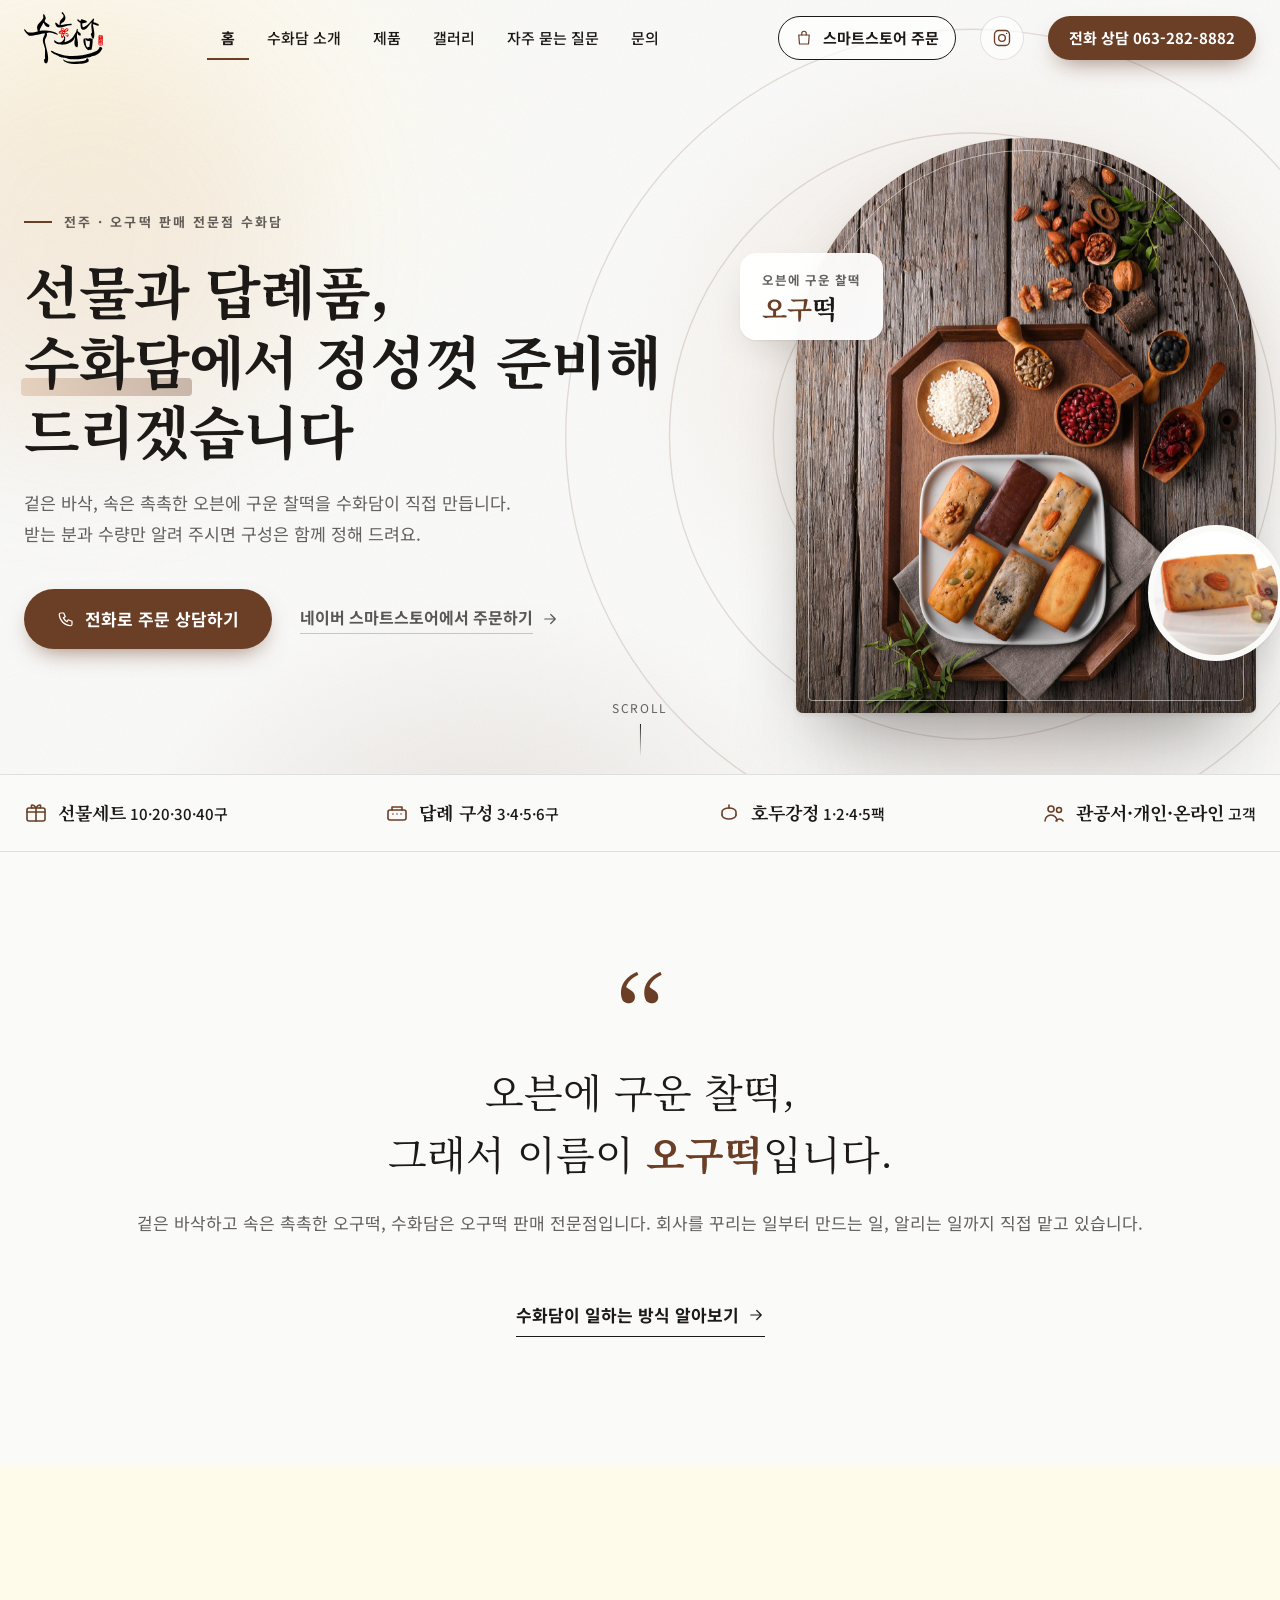
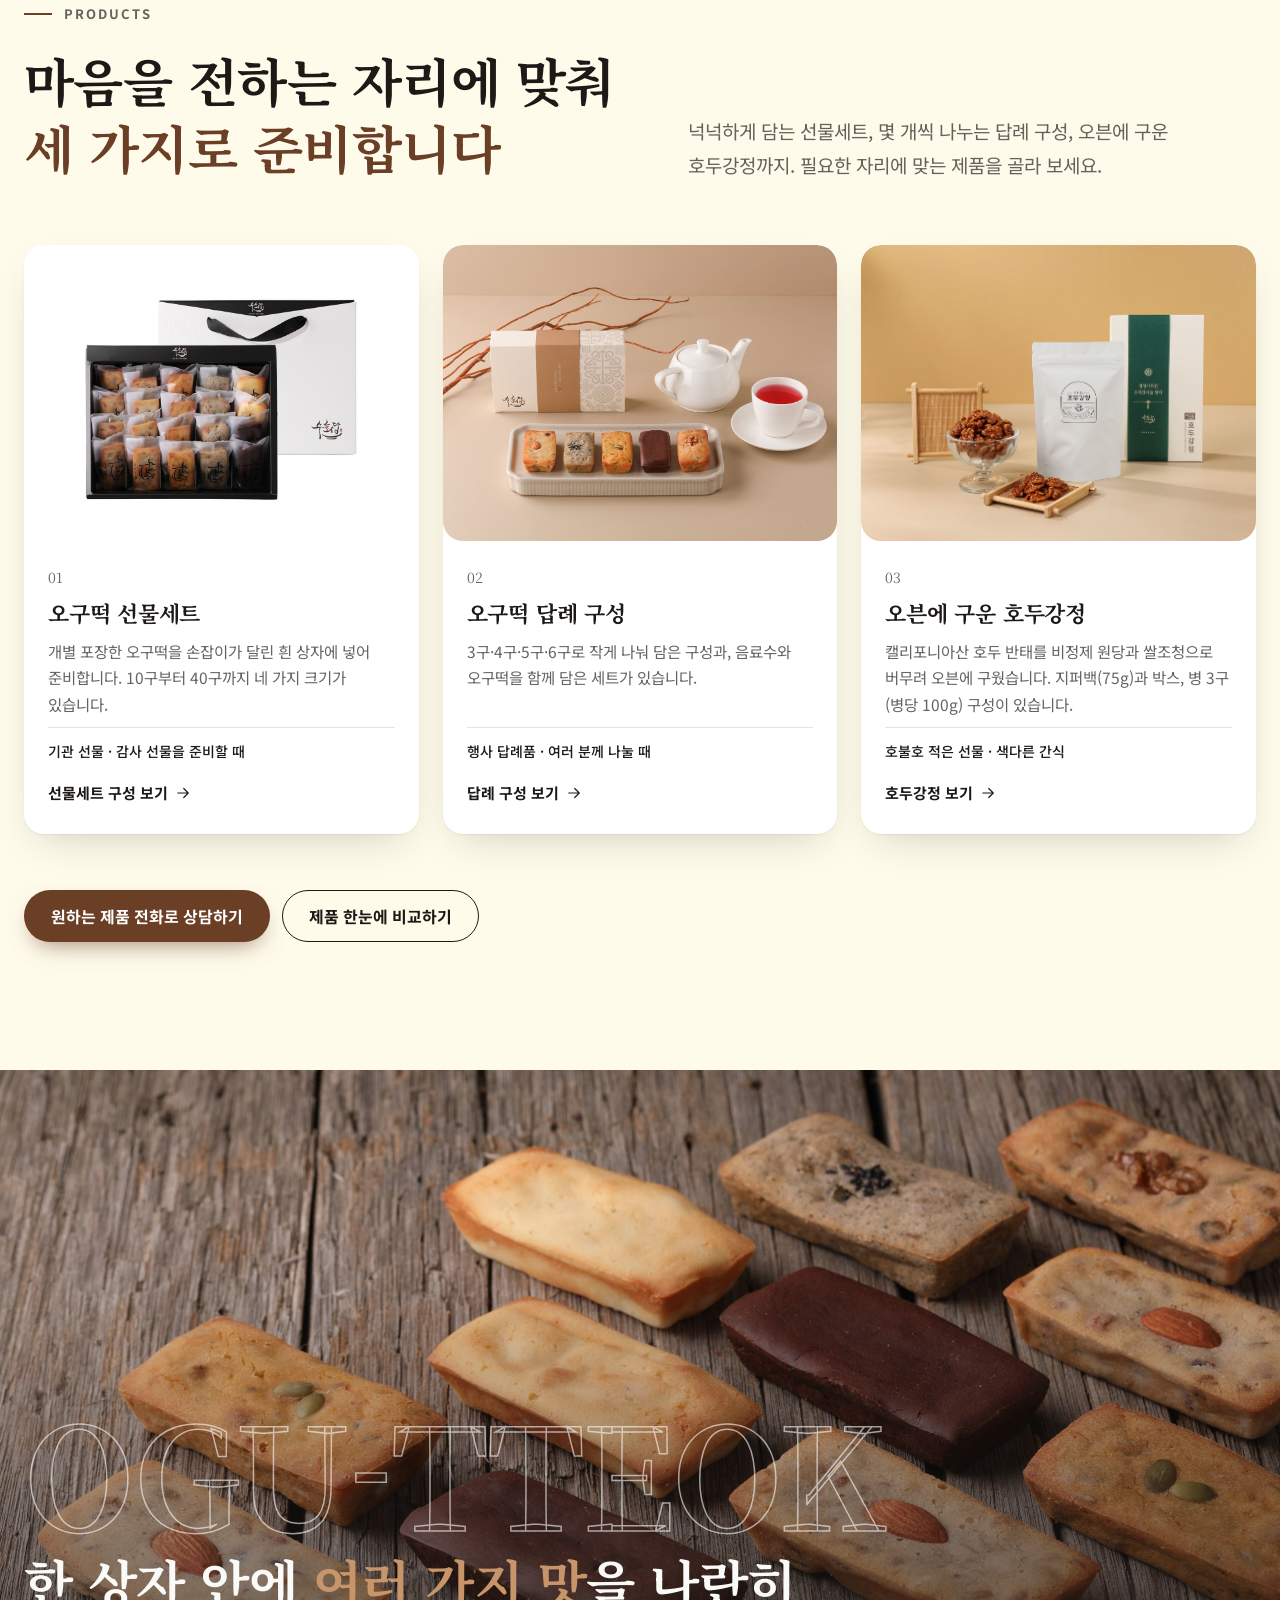
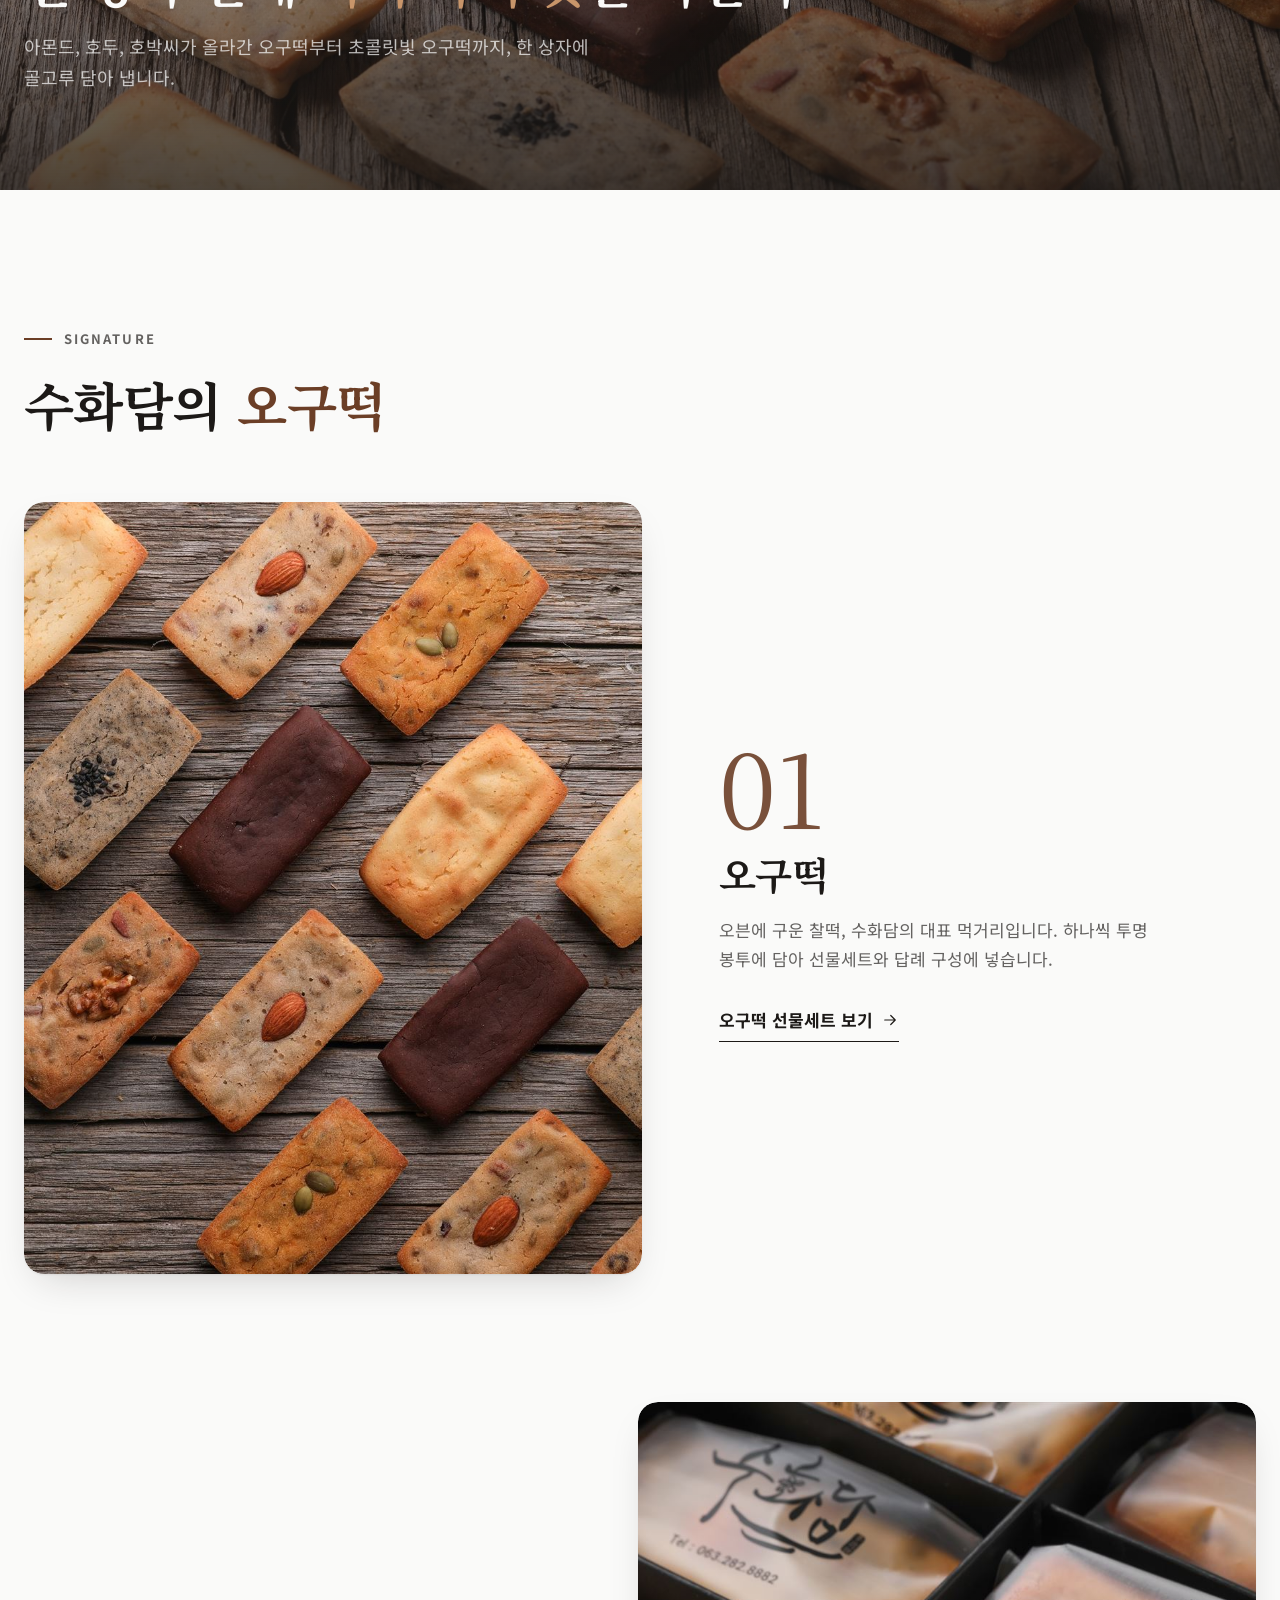
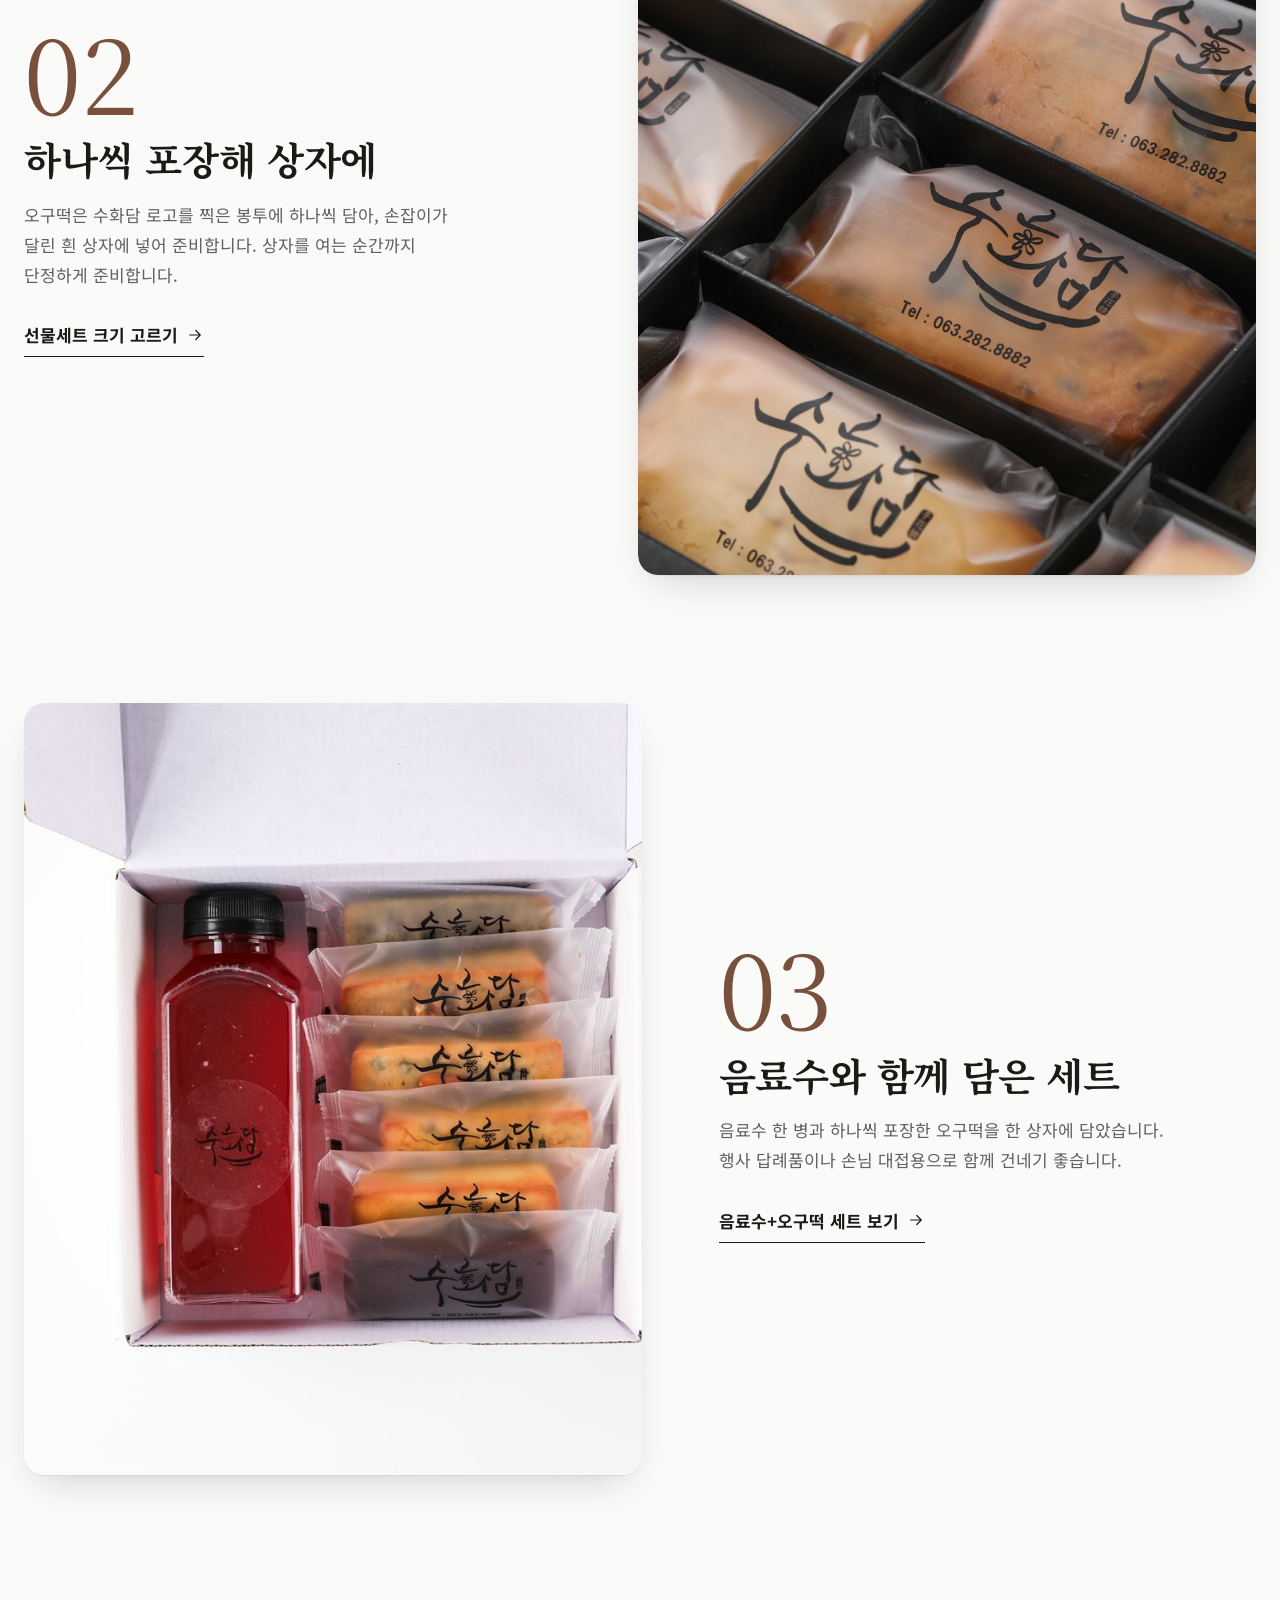
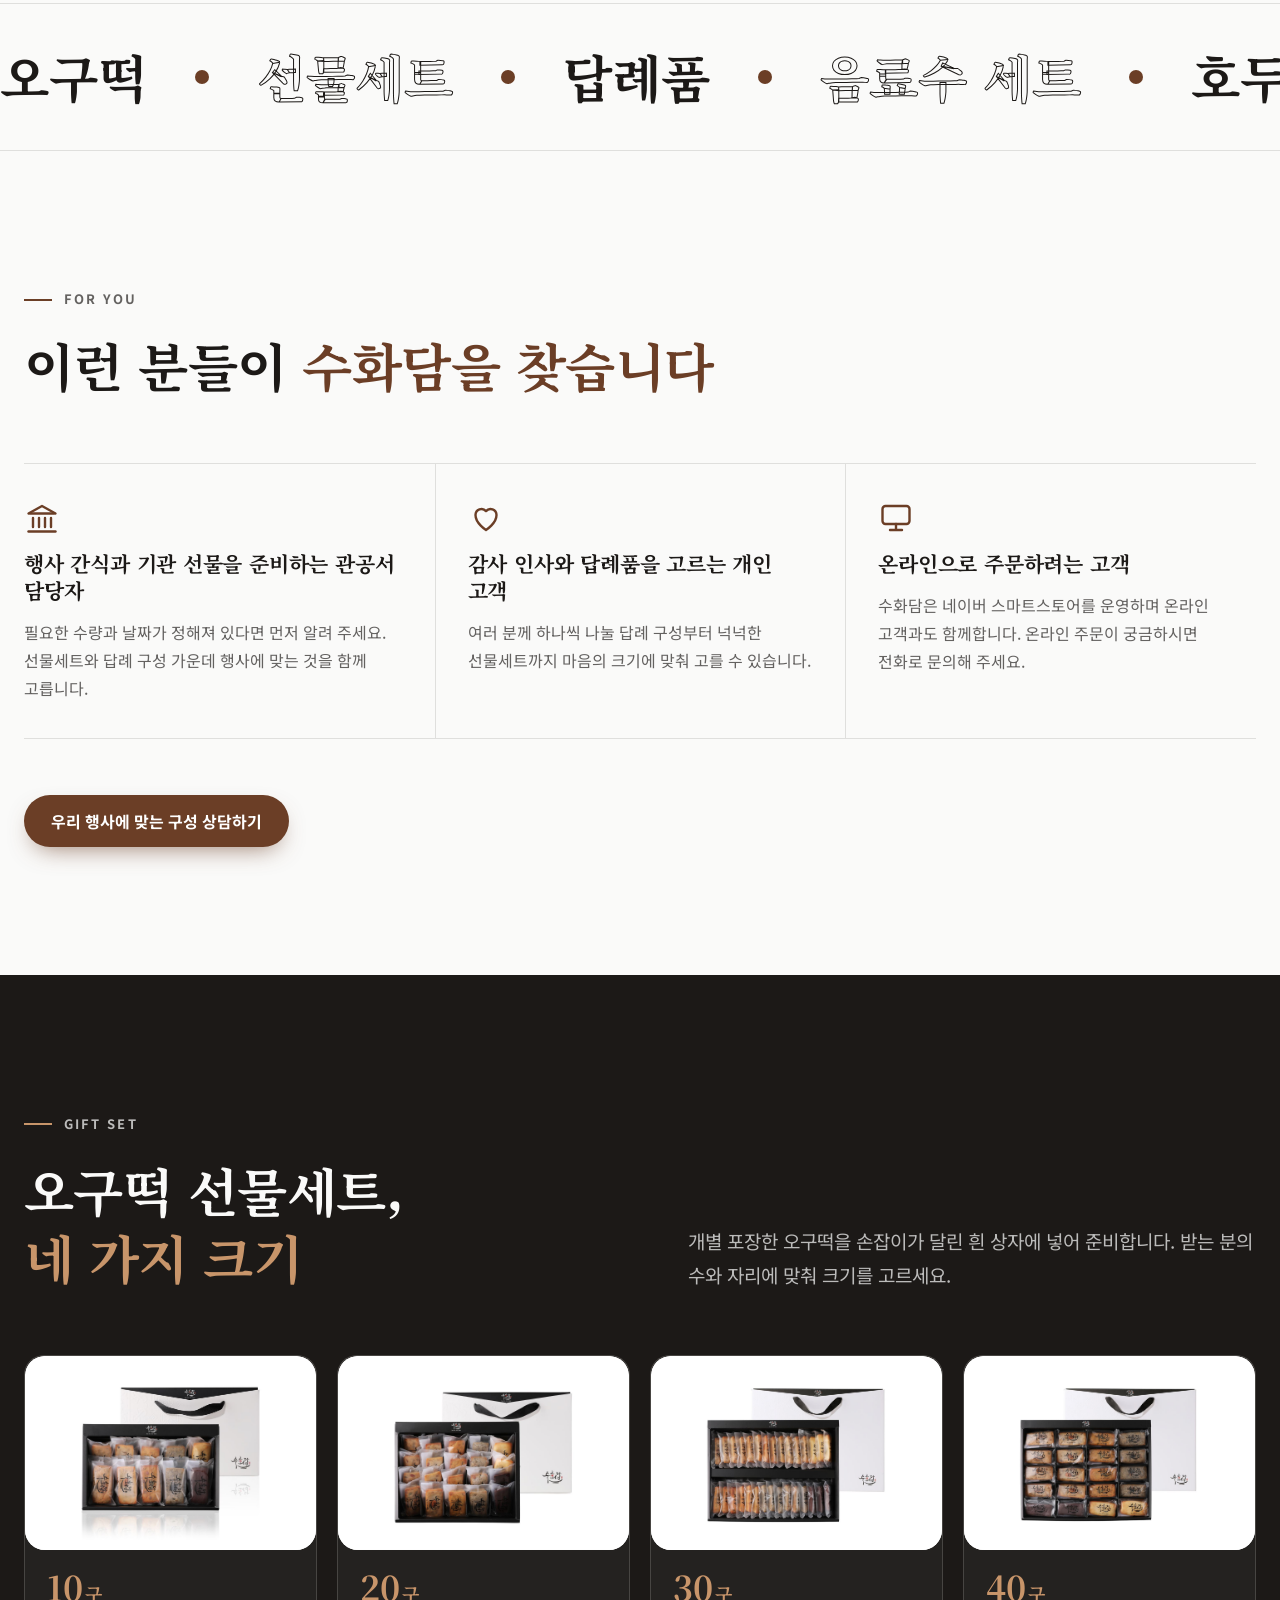
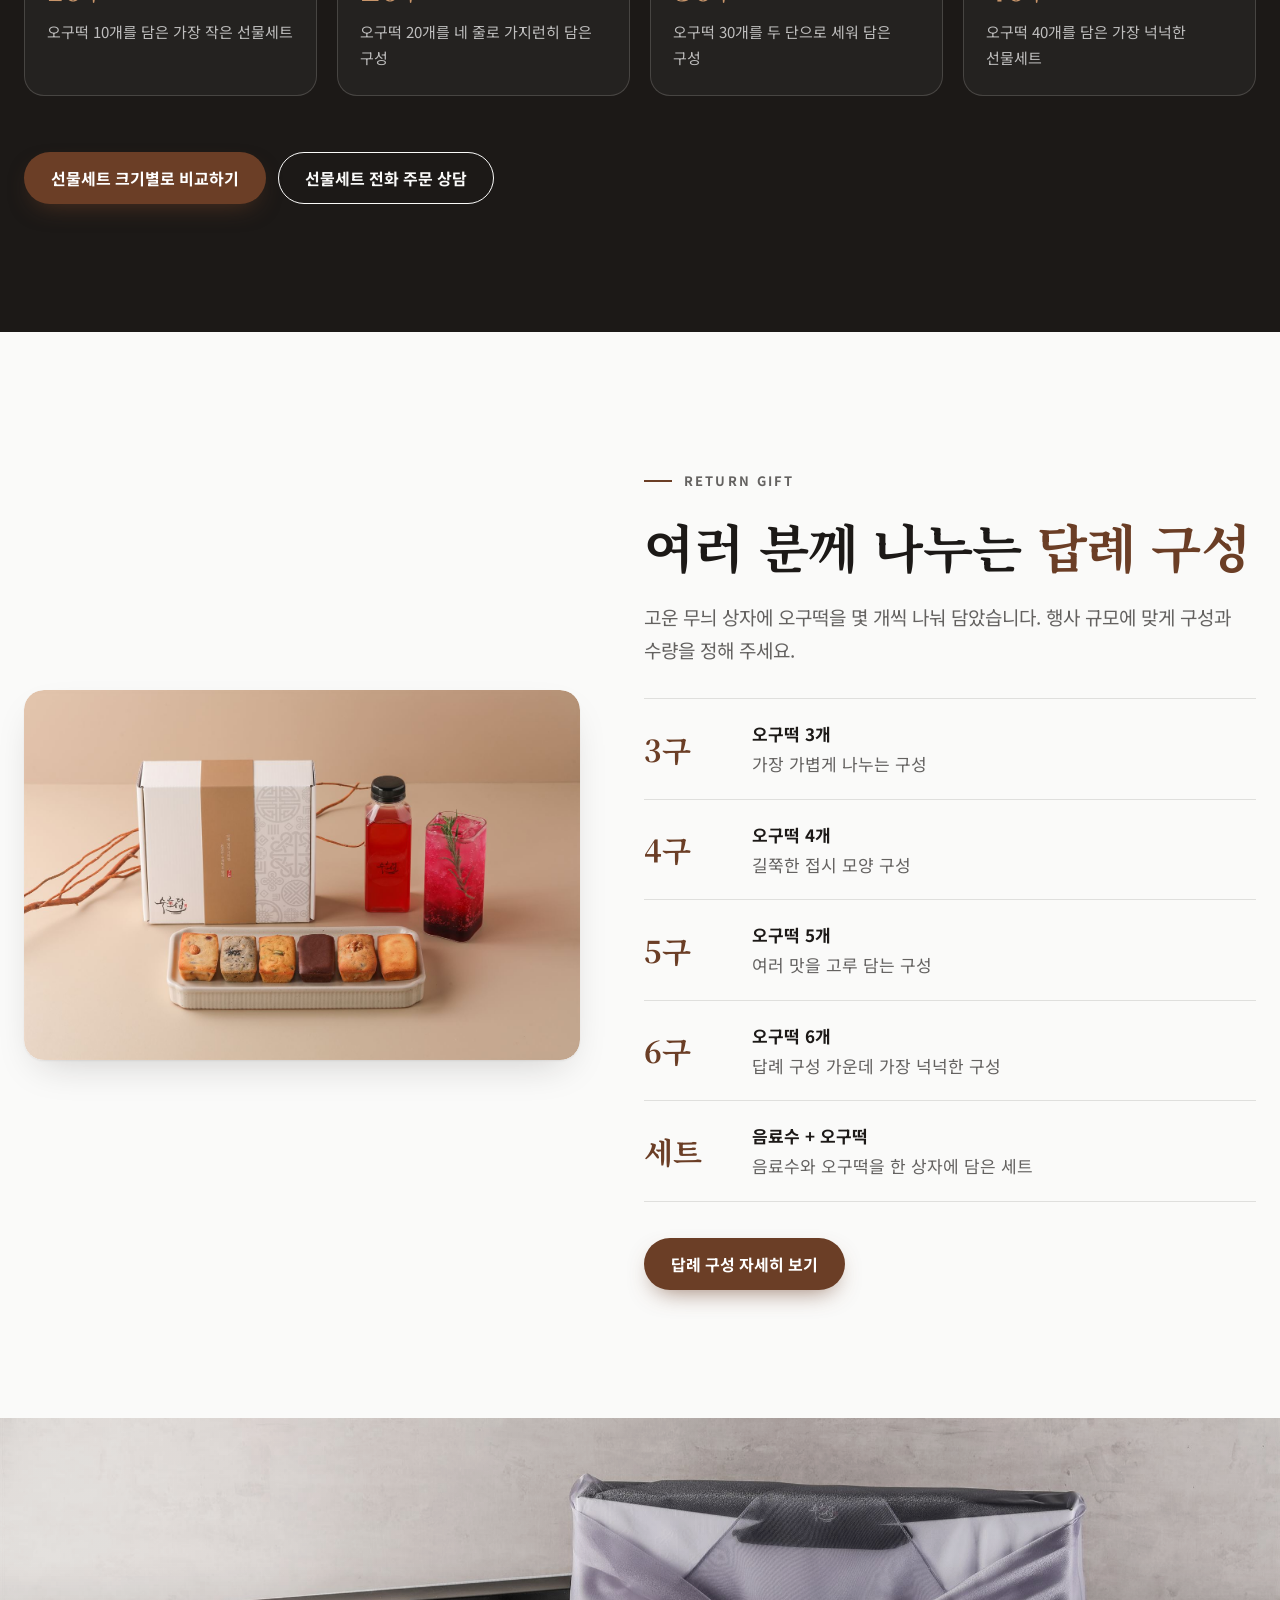
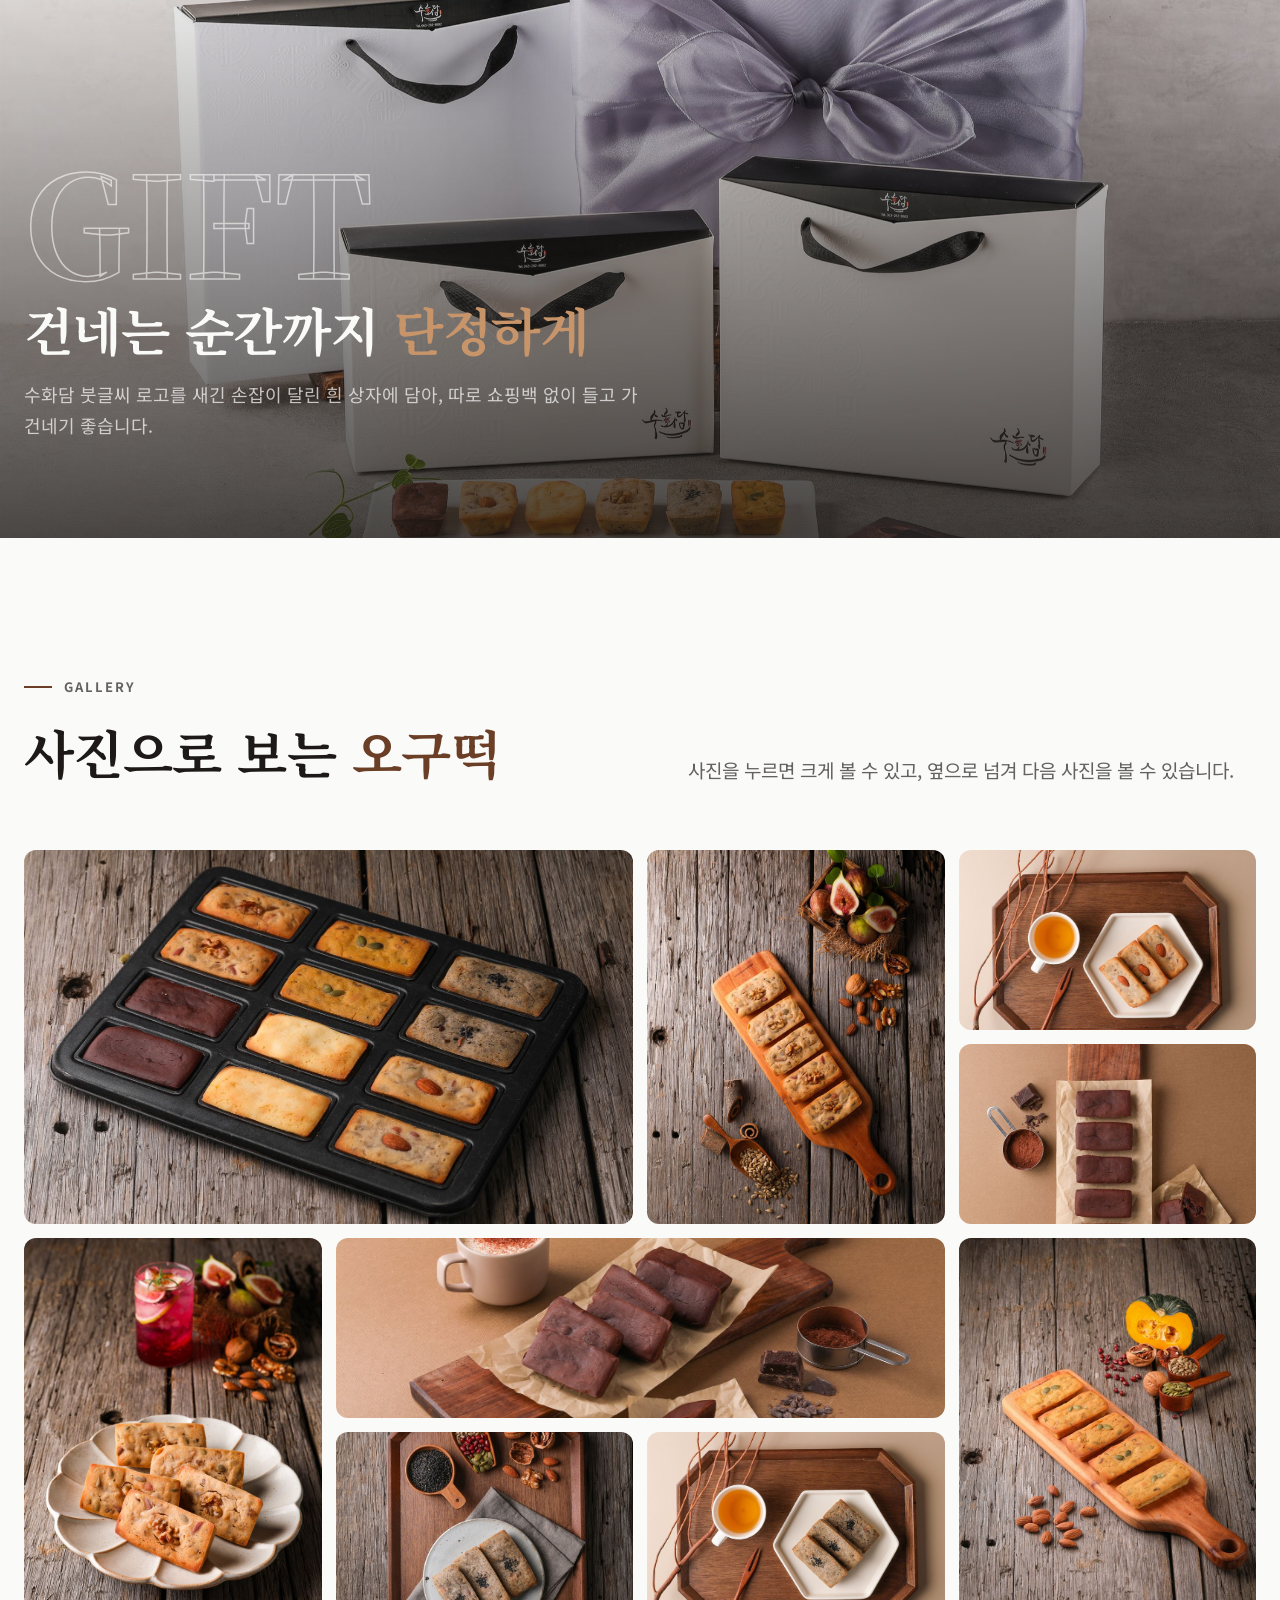
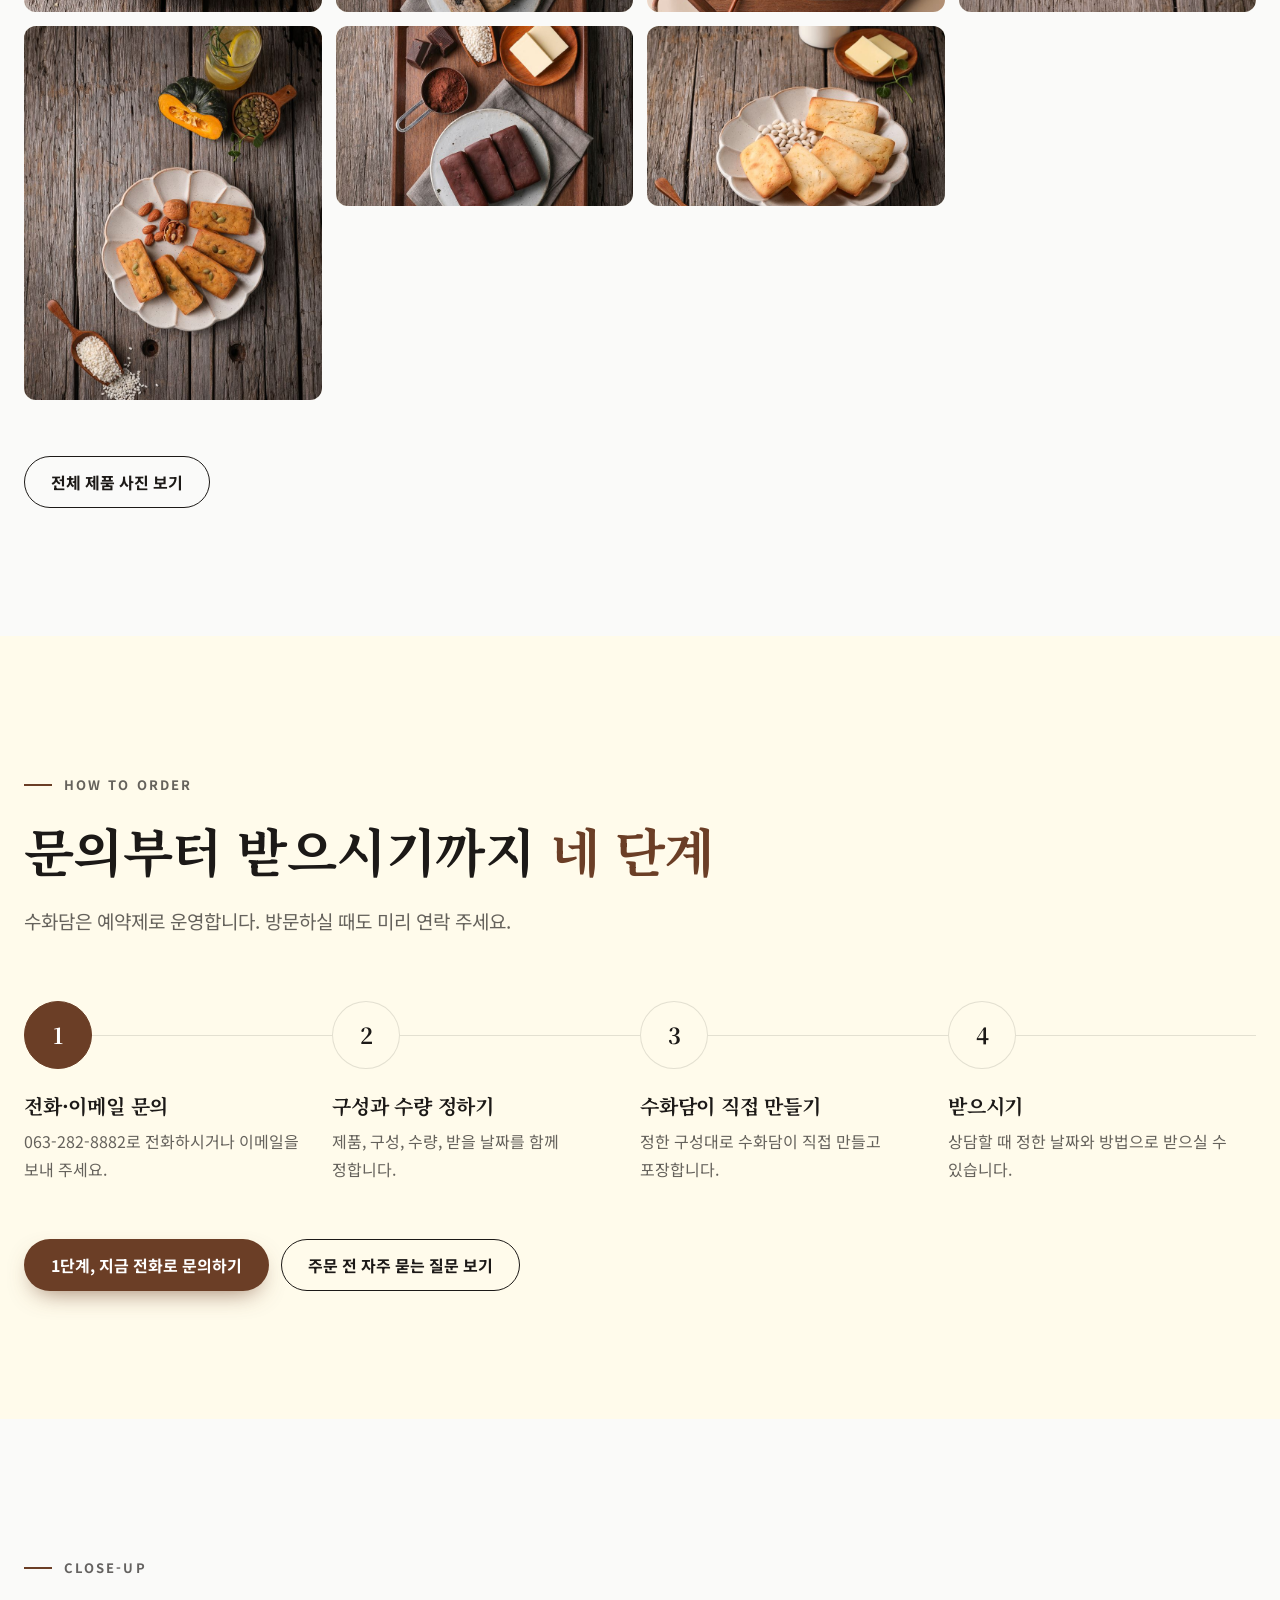
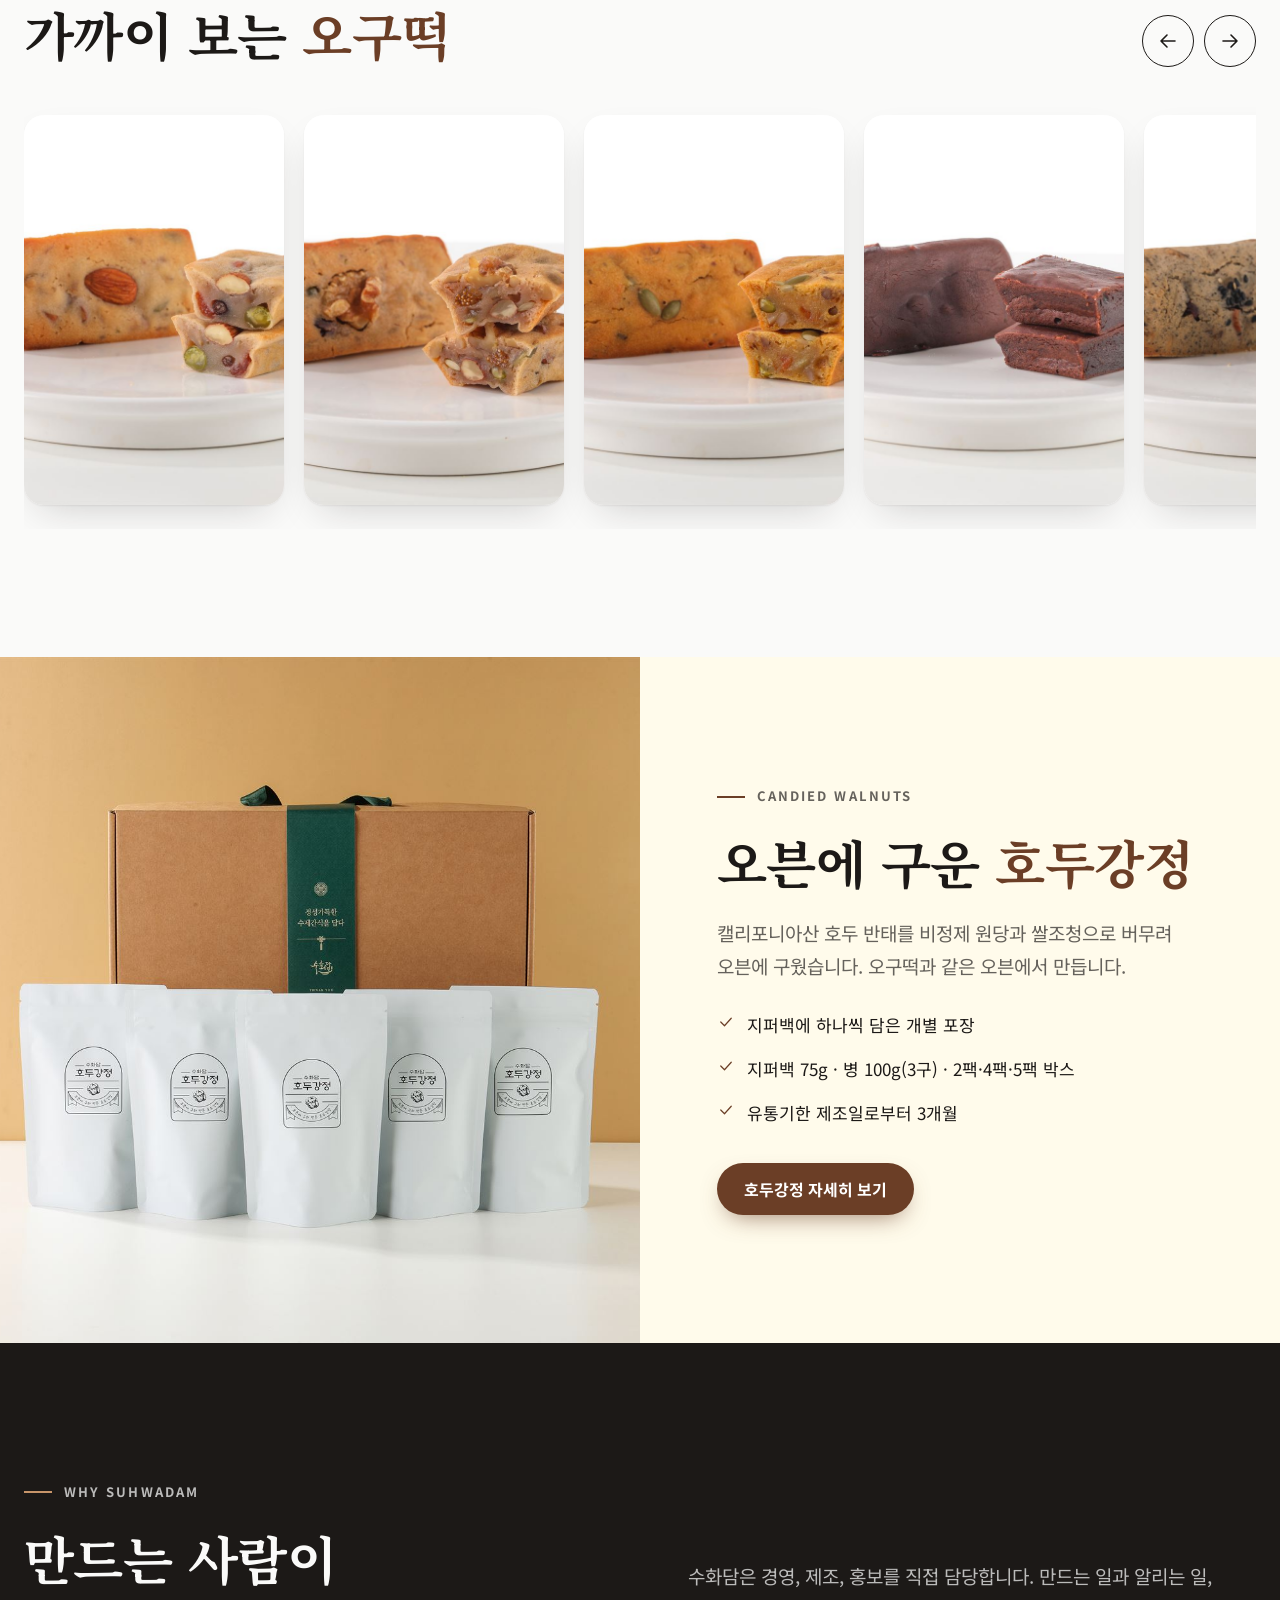
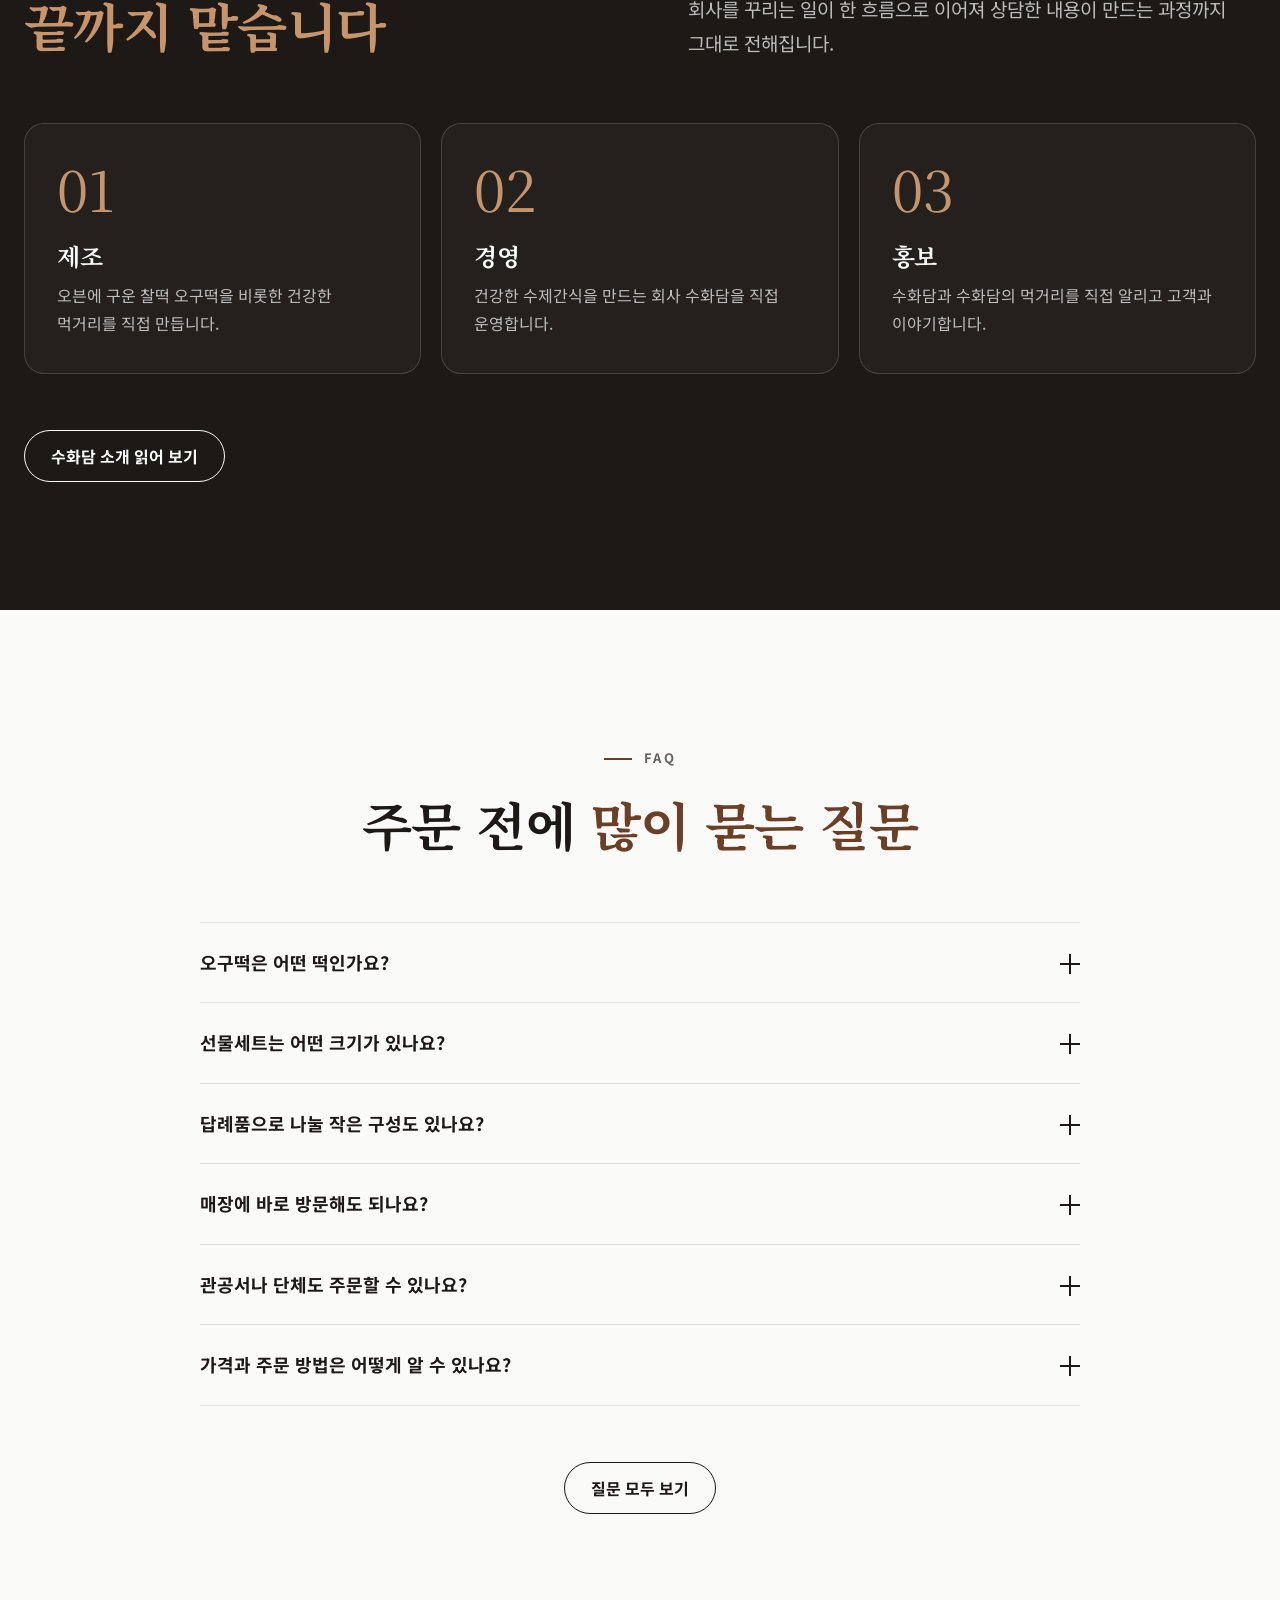
==== commit 035a217c: "대표 주소를 깃허브 주소로 변경 (구글 서치콘솔 등록 준비) - canonical, og:url, og:image, 구조화 데이터, sitemap.xml, robots.txt의 주" ====
--- a/index.html
+++ b/index.html
@@ -5,14 +5,14 @@
   <meta name="viewport" content="width=device-width, initial-scale=1">
   <title>수화담 | 전주 오구떡 판매 전문점 · 선물세트·답례품·호두강정</title>
   <meta name="description" content="오구떡과 호두강정을 직접 만듭니다.'오구떡'과 호두강정을 직접 만들어 판매합니다. 오구떡 선물세트(10·20·30·40구)와 답례 구성(3·4·5·6구)을 전화 063-282-8882로 상담하세요.">
-  <!-- 홈페이지 주소가 바뀌면 모든 파일의 https://suhwadam.netlify.app 을 새 주소로 바꿔 주세요 -->
-  <link rel="canonical" href="https://suhwadam.netlify.app/">
+  <!-- 홈페이지 주소가 바뀌면 모든 파일의 https://suhwadam.github.io/AI--12 을 새 주소로 바꿔 주세요 -->
+  <link rel="canonical" href="https://suhwadam.github.io/AI--12/">
   <meta property="og:type" content="website">
   <meta property="og:site_name" content="수화담">
   <meta property="og:title" content="수화담 | 전주 오구떡 판매 전문점 · 선물세트·답례품·호두강정">
   <meta property="og:description" content="오븐에 구운 찰떡 오구떡과 호두강정. 선물세트와 답례 구성을 전화로 상담해 드립니다.">
-  <meta property="og:url" content="https://suhwadam.netlify.app/">
-  <meta property="og:image" content="https://suhwadam.netlify.app/images/og-image.jpg">
+  <meta property="og:url" content="https://suhwadam.github.io/AI--12/">
+  <meta property="og:image" content="https://suhwadam.github.io/AI--12/images/og-image.jpg">
   <meta property="og:image:width" content="1200">
   <meta property="og:image:height" content="630">
   <meta name="theme-color" content="#fafaf9">
@@ -27,12 +27,12 @@
     "@graph": [
       {
         "@type": "Organization",
-        "@id": "https://suhwadam.netlify.app/#org",
+        "@id": "https://suhwadam.github.io/AI--12/#org",
         "name": "수화담",
         "alternateName": "手花餤", "legalName": "유한회사 수화담", "address": { "@type": "PostalAddress", "streetAddress": "완산2길 2", "addressLocality": "전주시 완산구", "addressRegion": "전북특별자치도", "addressCountry": "KR" }, "sameAs": ["https://www.instagram.com/suhwadam/", "https://smartstore.naver.com/suhwadam"],
-        "url": "https://suhwadam.netlify.app/",
-        "logo": "https://suhwadam.netlify.app/images/logo.svg",
-        "image": "https://suhwadam.netlify.app/images/og-image.jpg",
+        "url": "https://suhwadam.github.io/AI--12/",
+        "logo": "https://suhwadam.github.io/AI--12/images/logo.svg",
+        "image": "https://suhwadam.github.io/AI--12/images/og-image.jpg",
         "description": "오븐에 구운 찰떡 오구떡을 비롯한 건강한 수제간식을 만들어 판매하는 회사",
         "telephone": "+82-63-282-8882",
         "email": "gusaljjang@naver.com",
@@ -42,7 +42,7 @@
           { "@type": "Offer", "itemOffered": { "@type": "Product", "name": "오븐에 구운 호두강정", "description": "호두(미국), 비정제원당, 조청, 천일염으로 만든 견과류 가공품" } }
         ]
       },
-      { "@type": "WebSite", "name": "수화담", "url": "https://suhwadam.netlify.app/", "inLanguage": "ko", "publisher": { "@id": "https://suhwadam.netlify.app/#org" } }
+      { "@type": "WebSite", "name": "수화담", "url": "https://suhwadam.github.io/AI--12/", "inLanguage": "ko", "publisher": { "@id": "https://suhwadam.github.io/AI--12/#org" } }
     ]
   }
   </script>
